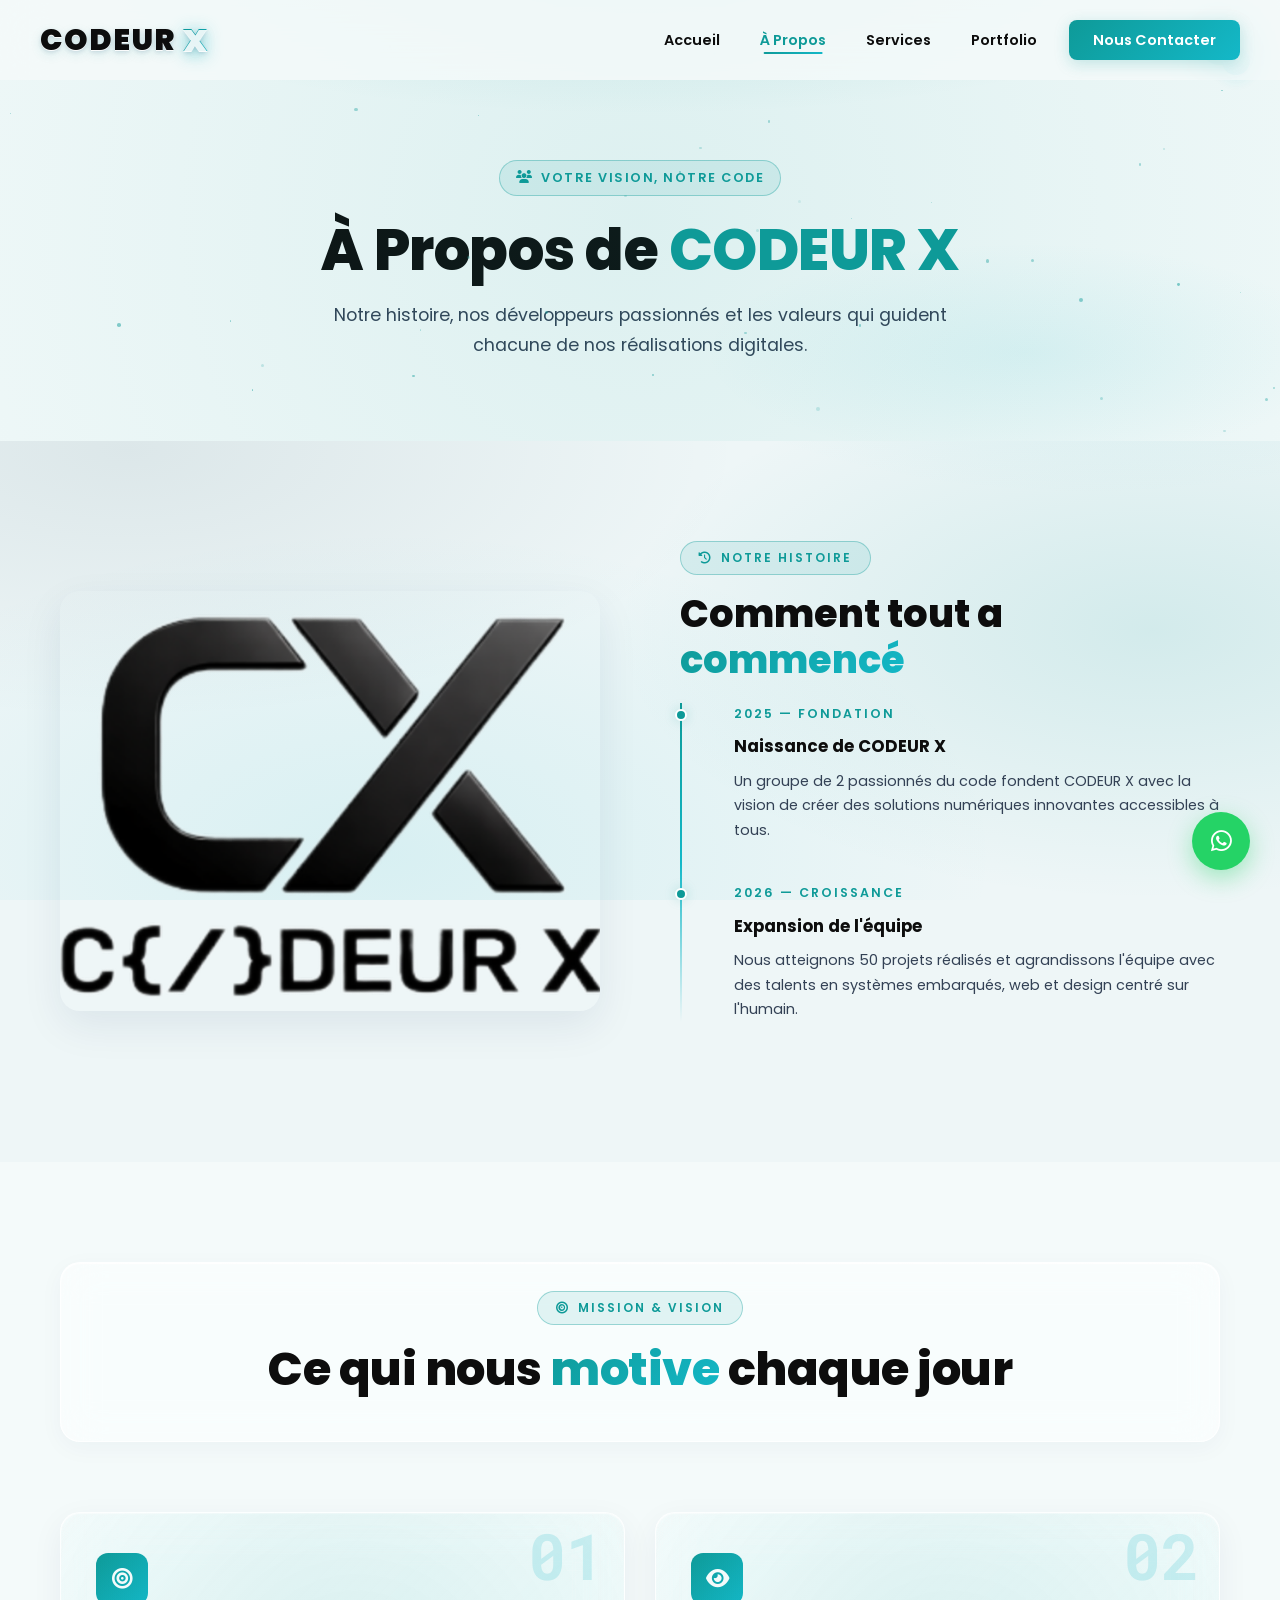
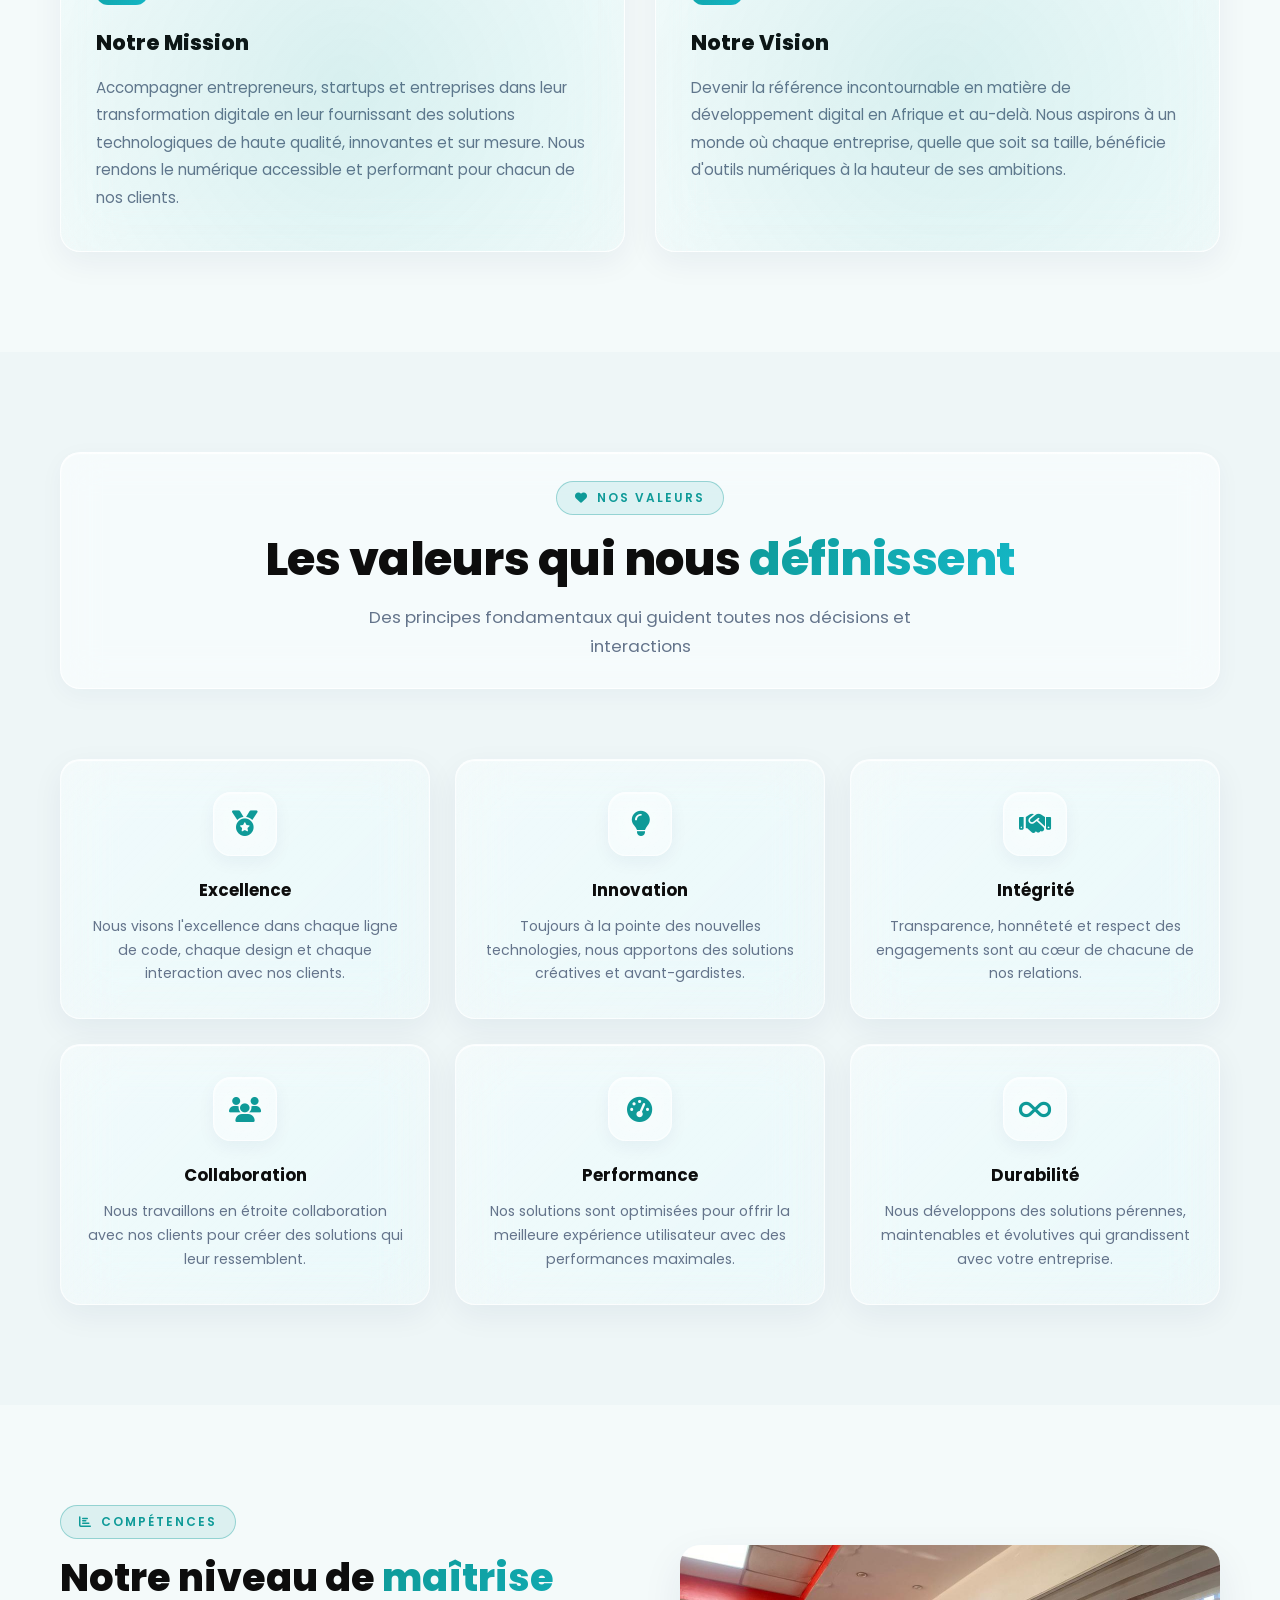
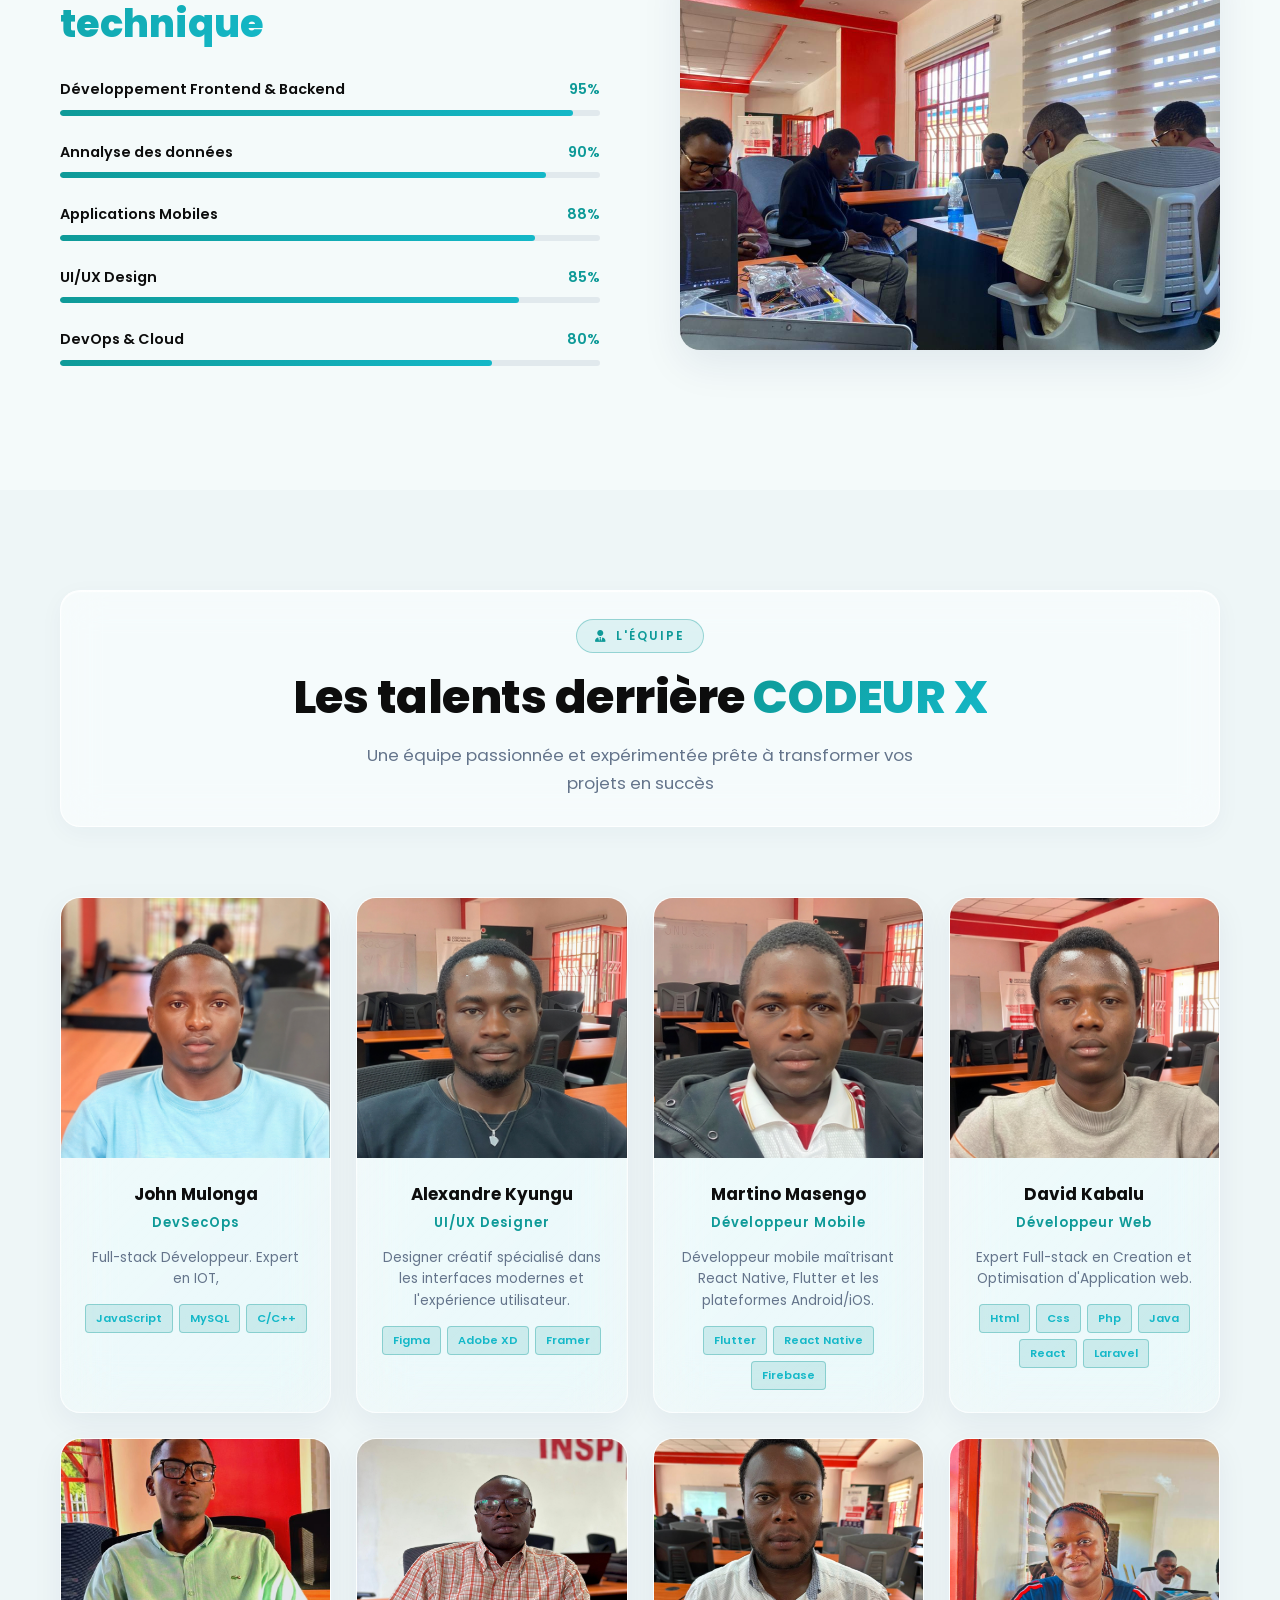
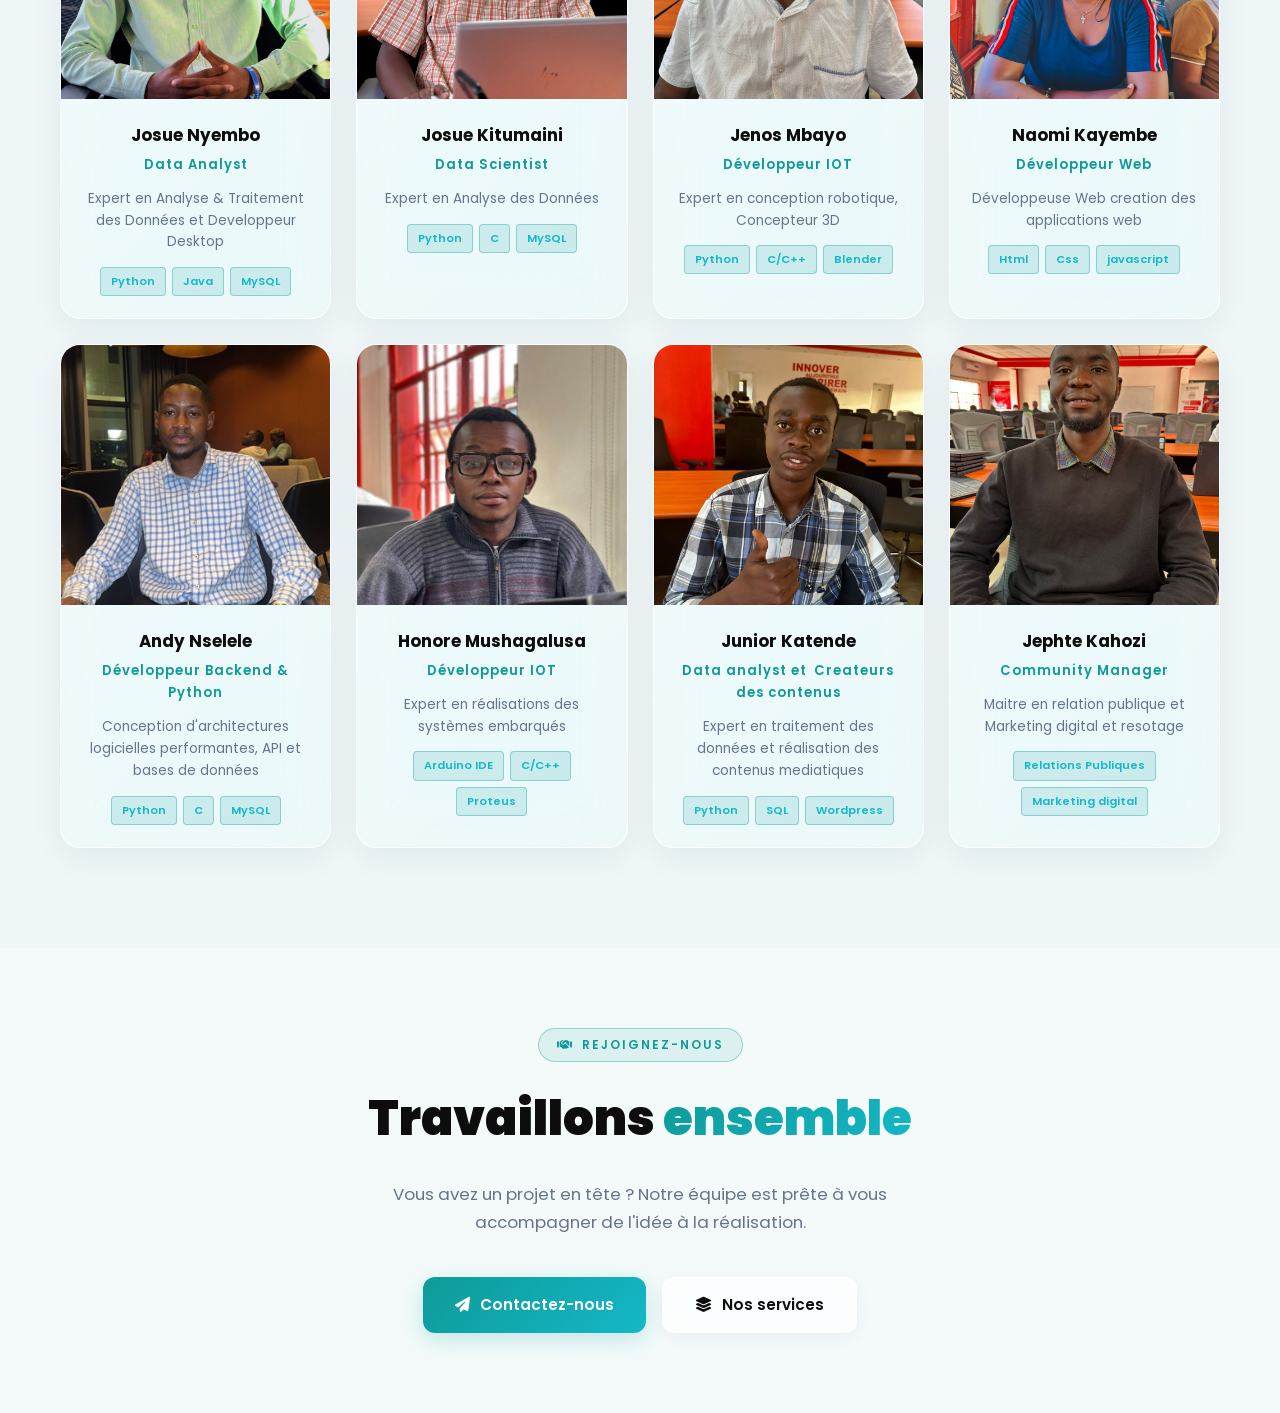
==== about.html @ 67aaebd9 "Initial commit: Site officiel CODEUR X (Design fluide, responsive, loader 3D, theme moderne)" ====
<!DOCTYPE html>
<html lang="fr">

<head>
  <meta charset="UTF-8" />
  <meta name="viewport" content="width=device-width, initial-scale=1.0" />
  <meta content="Codeur X" name="keywords">
  <meta name="description"
    content="Groupe de développeurs informatiques professionnels. Sites web, applications mobiles, UI/UX design et solutions digitales." />
  <title>À Propos — CODEUR X | Votre vision, notre code</title>

  <link href="img/WhatsApp Image 2026-03-25 at 14.32.51.jpeg" rel="icon">
  <link rel="preconnect" href="https://fonts.googleapis.com" />
  <link
    href="https://fonts.googleapis.com/css2?family=Poppins:wght@300;400;500;600;700;800;900&family=Roboto+Mono:wght@400;700&display=swap"
    rel="stylesheet" />
  <link rel="stylesheet" href="https://cdn.jsdelivr.net/npm/@fortawesome/fontawesome-free@6.5.0/css/all.min.css" />
  <link rel="stylesheet" href="css/style.css" />
  <style>
    /* ---- TEAM CARDS ---- */
    .team-card {
      background: var(--glass-bg);
      backdrop-filter: var(--glass-blur);
      -webkit-backdrop-filter: var(--glass-blur);
      border: 1px solid var(--glass-border);
      border-radius: var(--radius-lg);
      overflow: hidden;
      box-shadow: var(--glass-shadow);
      transition: var(--transition);
      text-align: center;
    }

    .team-card:hover {
      background: var(--glass-bg-hover);
      border-color: var(--glass-border-hover);
      transform: translateY(-10px);
      box-shadow: var(--glass-shadow-hover);
    }

    .team-img-wrap {
      position: relative;
      overflow: hidden;
      height: 260px;
    }

    .team-img {
      width: 100%;
      height: 100%;
      object-fit: cover;
      transition: var(--transition-slow);
    }

    .team-card:hover .team-img {
      transform: scale(1.08);
    }

    .team-overlay {
      position: absolute;
      inset: 0;
      background: linear-gradient(to bottom, transparent 40%, rgba(5, 8, 16, 0.9));
      display: flex;
      align-items: flex-end;
      justify-content: center;
      padding: 20px;
      opacity: 0;
      transition: var(--transition);
    }

    .team-card:hover .team-overlay {
      opacity: 1;
    }

    .team-socials {
      display: flex;
      gap: 10px;
      transform: translateY(10px);
      transition: var(--transition);
    }

    .team-card:hover .team-socials {
      transform: translateY(0);
    }

    .team-social {
      width: 38px;
      height: 38px;
      border-radius: 8px;
      background: rgba(255, 255, 255, 0.15);
      backdrop-filter: blur(10px);
      border: 1px solid rgba(255, 255, 255, 0.2);
      color: var(--white);
      display: flex;
      align-items: center;
      justify-content: center;
      font-size: 0.85rem;
      transition: var(--transition);
    }

    .team-social:hover {
      background: var(--accent);
      border-color: var(--accent);
    }

    .team-body {
      padding: 22px;
    }

    .team-body h3 {
      font-size: 1.05rem;
      font-weight: 700;
      margin-bottom: 4px;
    }

    .team-role {
      font-size: 0.82rem;
      color: var(--accent);
      font-weight: 600;
      text-transform: none;
      letter-spacing: 1px;
      margin-bottom: 12px;
    }

    .team-body p {
      font-size: 0.85rem;
      color: var(--gray);
      line-height: 1.6;
    }

    .team-skills {
      display: flex;
      flex-wrap: wrap;
      gap: 6px;
      justify-content: center;
      margin-top: 14px;
    }

    .team-skill {
      padding: 4px 10px;
      background: rgba(14, 154, 152, 0.15);
      border: 1px solid var(--border-accent);
      border-radius: 4px;
      font-size: 0.7rem;
      font-weight: 600;
      color: var(--cyan);
    }

    /* ---- VALUES ---- */
    .values-grid {
      display: grid;
      grid-template-columns: repeat(3, 1fr);
      gap: 25px;
    }

    .value-card {
      background: var(--glass-bg);
      backdrop-filter: var(--glass-blur);
      -webkit-backdrop-filter: var(--glass-blur);
      border: 1px solid var(--glass-border);
      border-radius: var(--radius-lg);
      padding: 32px 24px;
      text-align: center;
      transition: var(--transition);
      position: relative;
      overflow: hidden;
      box-shadow: var(--glass-shadow);
    }

    .value-card::before {
      content: '';
      position: absolute;
      top: 0;
      left: 0;
      right: 0;
      height: 3px;
      background: var(--gradient);
      transform: scaleX(0);
      transition: var(--transition);
    }

    .value-card:hover {
      background: var(--glass-bg-hover);
      border-color: var(--glass-border-hover);
      transform: translateY(-8px);
      box-shadow: var(--glass-shadow-hover);
    }

    .value-card:hover::before {
      transform: scaleX(1);
    }

    .value-icon {
      width: 64px;
      height: 64px;
      border-radius: 18px;
      background: rgba(255, 255, 255, 0.28);
      backdrop-filter: blur(14px);
      -webkit-backdrop-filter: blur(14px);
      border: 1px solid rgba(255, 255, 255, 0.65);
      box-shadow: 0 6px 18px rgba(11, 42, 91, 0.05), inset 0 1px 2px rgba(255, 255, 255, 0.85);
      display: flex;
      align-items: center;
      justify-content: center;
      font-size: 1.6rem;
      color: var(--teal);
      margin: 0 auto 20px;
      transition: var(--transition);
    }

    .value-card:hover .value-icon {
      background: var(--gradient);
      border-color: transparent;
      color: var(--white);
      transform: scale(1.12) rotate(4deg);
      box-shadow: 0 10px 28px rgba(14, 154, 152, 0.3);
    }

    .value-card h3 {
      font-size: 1.05rem;
      font-weight: 700;
      margin-bottom: 10px;
    }

    .value-card p {
      font-size: 0.88rem;
      color: var(--gray);
      line-height: 1.7;
    }

    /* ---- MISSION/VISION ---- */
    .mv-grid {
      display: grid;
      grid-template-columns: 1fr 1fr;
      gap: 30px;
    }

    .mv-card {
      background: var(--glass-bg);
      backdrop-filter: var(--glass-blur);
      -webkit-backdrop-filter: var(--glass-blur);
      border: 1px solid var(--glass-border);
      border-radius: var(--radius-lg);
      padding: 40px 35px;
      position: relative;
      overflow: hidden;
      box-shadow: var(--glass-shadow);
      transition: var(--transition);
    }

    .mv-card::after {
      content: '';
      position: absolute;
      top: -50%;
      right: -50%;
      width: 200%;
      height: 200%;
      background: radial-gradient(circle, rgba(14, 154, 152, 0.12), transparent 60%);
      pointer-events: none;
    }

    .mv-card:hover {
      background: var(--glass-bg-hover);
      border-color: var(--glass-border-hover);
      transform: translateY(-5px);
      box-shadow: var(--glass-shadow-hover);
    }

    .mv-num {
      font-family: var(--font-mono);
      font-size: 4rem;
      font-weight: 900;
      color: rgba(20, 184, 200, 0.18);
      position: absolute;
      top: 10px;
      right: 20px;
      line-height: 1;
      user-select: none;
    }

    .mv-icon {
      width: 52px;
      height: 52px;
      border-radius: 12px;
      background: var(--gradient);
      display: flex;
      align-items: center;
      justify-content: center;
      font-size: 1.3rem;
      color: var(--white);
      margin-bottom: 20px;
    }

    .mv-card h3 {
      font-size: 1.3rem;
      font-weight: 800;
      margin-bottom: 14px;
    }

    .mv-card p {
      color: var(--gray);
      font-size: 0.95rem;
      line-height: 1.8;
    }

    /* Responsive */
    @media (max-width: 900px) {
      .values-grid {
        grid-template-columns: repeat(2, 1fr);
      }

      .mv-grid {
        grid-template-columns: 1fr;
      }
    }

    @media (max-width: 600px) {
      .values-grid {
        grid-template-columns: 1fr;
      }

      .page-header h1 {
        font-size: 2.2rem;
      }

      .mv-card {
        padding: 30px 25px;
      }
    }
  </style>
</head>

<body>

  <!-- Page Loader -->
  <div class="page-loader" id="pageLoader">
    <div class="loader-3d-wrapper">
      <div class="loader-3d-aura"></div>
      <div class="loader-3d-logo">
        <img src="img/cx-4.png" alt="Logo CODEUR X" class="loader-3d-img" />
        <div class="loader-3d-shine"></div>
      </div>
      <div class="loader-3d-shadow"></div>
    </div>
    <div class="loader-bar">
      <div class="loader-progress"></div>
    </div>
  </div>

  <!-- Nav Overlay -->
  <div class="nav-overlay" id="navOverlay"></div>

  <!-- NAVBAR -->
  <nav class="navbar scrolled" id="navbar">
    <div class="nav-inner">
      <a href="index.html" class="nav-logo" aria-label="CODEUR X Accueil">
        <span class="logo-text">CODEUR <span class="logo-x">X</span></span>
      </a>
      <button class="hamburger" id="hamburger" aria-label="Menu">
        <span></span><span></span><span></span>
      </button>
      <ul class="nav-menu" id="navMenu">
        <li><a href="index.html" class="nav-link">Accueil</a></li>
        <li><a href="about.html" class="nav-link active">À Propos</a></li>
        <li><a href="services.html" class="nav-link">Services</a></li>
        <li><a href="portfolio.html" class="nav-link">Portfolio</a></li>
        <li><a href="contact.html" class="nav-cta">Nous Contacter</a></li>
      </ul>
    </div>
  </nav>

  <!-- PAGE HEADER -->
  <div class="page-header">
    <div class="particles-bg"></div>
    <!-- Cercles décoratifs de marque -->
    <div style="position:absolute;top:25px;right:40px;pointer-events:none;opacity:0.8;">
      <div
        style="width:40px;height:40px;border-radius:50%;background:var(--teal);box-shadow:0 4px 15px var(--accent-glow);">
      </div>
      <div
        style="width:28px;height:28px;border-radius:50%;background:var(--cyan);position:absolute;bottom:-10px;right:-10px;box-shadow:0 4px 15px var(--accent2-glow);">
      </div>
    </div>
    <div class="page-header-badge"><i class="fas fa-users"></i> Votre vision, notre code</div>
    <h1>À Propos de <span class="keyword-teal">CODEUR X</span></h1>
    <p>Notre histoire, nos développeurs passionnés et les valeurs qui guident chacune de nos réalisations digitales.</p>
  </div>

  <!-- STORY SECTION -->
  <section>
    <div class="container">
      <div class="grid-2" style="gap:80px;align-items:center">
        <div class="reveal-left">
          <div style="border-radius:var(--radius-lg);overflow:hidden;box-shadow:var(--shadow)">
            <img src="img/cx-4.png" alt="Notre Histoire" style="width:100%;height:420px;object-fit:cover"
              loading="lazy" />
          </div>
        </div>
        <div class="reveal-right">
          <div class="section-badge"><i class="fas fa-history"></i> Notre Histoire</div>
          <h2 style="font-size:clamp(1.6rem,3.5vw,2.4rem);font-weight:800;margin-bottom:20px;line-height:1.2">
            Comment tout a <span class="gradient-text">commencé</span>
          </h2>
          <div class="timeline" style="margin-top:10px">
            <div class="timeline-item">
              <div class="timeline-date">2025 — Fondation</div>
              <div class="timeline-content">
                <h4>Naissance de CODEUR X</h4>
                <p>Un groupe de 2 passionnés du code fondent CODEUR X avec la vision de créer des solutions numériques
                  innovantes accessibles à tous.</p>
              </div>
            </div>
            <div class="timeline-item">
              <div class="timeline-date">2026 — Croissance</div>
              <div class="timeline-content">
                <h4>Expansion de l'équipe</h4>
                <p>Nous atteignons 50 projets réalisés et agrandissons l'équipe avec des talents en systèmes embarqués,
                  web et design centré sur l'humain.</p>
              </div>
            </div>
          </div>
        </div>
      </div>
    </div>
  </section>

  <!-- MISSION / VISION -->
  <section style="background:var(--secondary)">
    <div class="container">
      <div class="section-header">
        <div class="section-badge"><i class="fas fa-bullseye"></i> Mission & Vision</div>
        <h2>Ce qui nous <span class="gradient-text">motive</span> chaque jour</h2>
      </div>
      <div class="mv-grid">
        <div class="mv-card reveal-left">
          <span class="mv-num">01</span>
          <div class="mv-icon"><i class="fas fa-bullseye"></i></div>
          <h3>Notre Mission</h3>
          <p>Accompagner entrepreneurs, startups et entreprises dans leur transformation digitale en leur fournissant
            des solutions technologiques de haute qualité, innovantes et sur mesure. Nous rendons le numérique
            accessible et performant pour chacun de nos clients.</p>
        </div>
        <div class="mv-card reveal-right">
          <span class="mv-num">02</span>
          <div class="mv-icon"><i class="fas fa-eye"></i></div>
          <h3>Notre Vision</h3>
          <p>Devenir la référence incontournable en matière de développement digital en Afrique et au-delà. Nous
            aspirons à un monde où chaque entreprise, quelle que soit sa taille, bénéficie d'outils numériques à la
            hauteur de ses ambitions.</p>
        </div>
      </div>
    </div>
  </section>

  <!-- VALUES -->
  <section>
    <div class="container">
      <div class="section-header">
        <div class="section-badge"><i class="fas fa-heart"></i> Nos Valeurs</div>
        <h2>Les valeurs qui nous <span class="gradient-text">définissent</span></h2>
        <p>Des principes fondamentaux qui guident toutes nos décisions et interactions</p>
      </div>
      <div class="values-grid">
        <div class="value-card reveal delay-1">
          <div class="value-icon"><i class="fas fa-medal"></i></div>
          <h3>Excellence</h3>
          <p>Nous visons l'excellence dans chaque ligne de code, chaque design et chaque interaction avec nos clients.
          </p>
        </div>
        <div class="value-card reveal delay-2">
          <div class="value-icon"><i class="fas fa-lightbulb"></i></div>
          <h3>Innovation</h3>
          <p>Toujours à la pointe des nouvelles technologies, nous apportons des solutions créatives et avant-gardistes.
          </p>
        </div>
        <div class="value-card reveal delay-3">
          <div class="value-icon"><i class="fas fa-handshake"></i></div>
          <h3>Intégrité</h3>
          <p>Transparence, honnêteté et respect des engagements sont au cœur de chacune de nos relations.</p>
        </div>
        <div class="value-card reveal delay-1">
          <div class="value-icon"><i class="fas fa-users"></i></div>
          <h3>Collaboration</h3>
          <p>Nous travaillons en étroite collaboration avec nos clients pour créer des solutions qui leur ressemblent.
          </p>
        </div>
        <div class="value-card reveal delay-2">
          <div class="value-icon"><i class="fas fa-tachometer-alt"></i></div>
          <h3>Performance</h3>
          <p>Nos solutions sont optimisées pour offrir la meilleure expérience utilisateur avec des performances
            maximales.</p>
        </div>
        <div class="value-card reveal delay-3">
          <div class="value-icon"><i class="fas fa-infinity"></i></div>
          <h3>Durabilité</h3>
          <p>Nous développons des solutions pérennes, maintenables et évolutives qui grandissent avec votre entreprise.
          </p>
        </div>
      </div>
    </div>
  </section>

  <!-- SKILLS -->
  <section style="background:var(--secondary)" class="skills-section">
    <div class="container">
      <div class="grid-2" style="gap:80px;align-items:center">
        <div class="reveal-left">
          <div class="section-badge"><i class="fas fa-chart-bar"></i> Compétences</div>
          <h2 style="font-size:clamp(1.6rem,3.5vw,2.4rem);font-weight:800;margin-bottom:30px;line-height:1.2">
            Notre niveau de <span class="gradient-text">maîtrise technique</span>
          </h2>
          <div class="skill-bar">
            <div class="skill-bar-header"><span>Développement Frontend & Backend</span><span class="percent">95%</span>
            </div>
            <div class="skill-bar-track">
              <div class="skill-bar-fill" data-width="95%"></div>
            </div>
          </div>
          <div class="skill-bar">
            <div class="skill-bar-header"><span>Annalyse des données</span><span class="percent">90%</span></div>
            <div class="skill-bar-track">
              <div class="skill-bar-fill" data-width="90%"></div>
            </div>
          </div>
          <div class="skill-bar">
            <div class="skill-bar-header"><span>Applications Mobiles</span><span class="percent">88%</span></div>
            <div class="skill-bar-track">
              <div class="skill-bar-fill" data-width="88%"></div>
            </div>
          </div>
          <div class="skill-bar">
            <div class="skill-bar-header"><span>UI/UX Design</span><span class="percent">85%</span></div>
            <div class="skill-bar-track">
              <div class="skill-bar-fill" data-width="85%"></div>
            </div>
          </div>
          <div class="skill-bar">
            <div class="skill-bar-header"><span>DevOps & Cloud</span><span class="percent">80%</span></div>
            <div class="skill-bar-track">
              <div class="skill-bar-fill" data-width="80%"></div>
            </div>
          </div>
        </div>
        <div class="reveal-right">
          <img src="img/e2.jpeg" alt="Notre équipe travaille"
            style="width:100%;border-radius:var(--radius-lg);box-shadow:var(--shadow)" loading="lazy" />
        </div>
      </div>
    </div>
  </section>

  <!-- TEAM -->
  <section>
    <div class="container">
      <div class="section-header">
        <div class="section-badge"><i class="fas fa-user-tie"></i> L'Équipe</div>
        <h2>Les talents derrière <span class="gradient-text">CODEUR X</span></h2>
        <p>Une équipe passionnée et expérimentée prête à transformer vos projets en succès</p>
      </div>
      <div class="grid-4">
        <div class="team-card reveal delay-1">
          <div class="team-img-wrap">
            <img class="team-img" src="img/Jml_LE_upscale_prime.jpg" alt="John Mulonga" loading="lazy" />
            <div class="team-overlay">
              <div class="team-socials">
                <a href="https://www.instagram.com/ir_johny_tec" class="team-social"><i
                    class="fab fa-instagram"></i></a>
                <a href="https://www.tiktok.com/@ir_johnmulonga?_r=1&_t=ZS-952Q7iyStGq" class="team-social"><i
                    class="fab fa-tiktok"></i></a>
                <a href="https://github.com/john-mulonga" class="team-social"><i class="fab fa-github"></i></a>
              </div>
            </div>
          </div>
          <div class="team-body">
            <h3>John Mulonga</h3>
            <div class="team-role">DevSecOps</div>
            <p>Full-stack Développeur. Expert en IOT, </p>
            <div class="team-skills">
              <span class="team-skill">JavaScript</span>
              <span class="team-skill">MySQL</span>
              <span class="team-skill">C/C++</span>
            </div>
          </div>
        </div>
        <div class="team-card reveal delay-2">
          <div class="team-img-wrap">
            <img class="team-img" src="img/Alex_LE_upscale_prime.jpg" alt="Alexandre Kyungu" loading="lazy" />
            <div class="team-overlay">
              <div class="team-socials">
                <a href="https://www.instagram.com/alex_androvitch2" class="team-social"><i
                    class="fab fa-instagram"></i></a>
              </div>
            </div>
          </div>
          <div class="team-body">
            <h3>Alexandre Kyungu</h3>
            <div class="team-role">UI/UX Designer</div>
            <p>Designer créatif spécialisé dans les interfaces modernes et l'expérience utilisateur.</p>
            <div class="team-skills">
              <span class="team-skill">Figma</span>
              <span class="team-skill">Adobe XD</span>
              <span class="team-skill">Framer</span>
            </div>
          </div>
        </div>
        <div class="team-card reveal delay-3">
          <div class="team-img-wrap">
            <img class="team-img" src="img/Tino_LE_upscale_prime.jpg" alt="Martino Masengo" loading="lazy" />
            <div class="team-overlay">
              <div class="team-socials">
                <a href="https://www.instagram.com/a_l_v_i_n_t_i_n_o" class="team-social"><i
                    class="fab fa-instagram"></i></a>
                <a href="https://github.com/martinomasengo-ai" class="team-social"><i class="fab fa-github"></i></a>
              </div>
            </div>
          </div>
          <div class="team-body">
            <h3>Martino Masengo</h3>
            <div class="team-role">Développeur Mobile</div>
            <p>Développeur mobile maîtrisant React Native, Flutter et les plateformes Android/iOS.</p>
            <div class="team-skills">
              <span class="team-skill">Flutter</span>
              <span class="team-skill">React Native</span>
              <span class="team-skill">Firebase</span>
            </div>
          </div>
        </div>
        <div class="team-card reveal delay-4">
          <div class="team-img-wrap">
            <img class="team-img" src="img/Davka_LE_upscale_prime.jpg" alt="David Kabalu" loading="lazy" />
            <div class="team-overlay">
              <div class="team-socials">
                <a href="https://www.instagram.com/davka2.0" class="team-social"><i class="fab fa-instagram"></i></a>
                <a href="https://github.com/davkakabalu905-collab" class="team-social"><i class="fab fa-github"></i></a>
                <a href="https://www.tiktok.com/@davkakabalu1?_r=1&_t=ZS-952QE7H2iyu" class="team-social"><i
                    class="fab fa-tiktok"></i></a>

              </div>
            </div>
          </div>
          <div class="team-body">
            <h3>David Kabalu</h3>
            <div class="team-role">Développeur Web</div>
            <p>Expert Full-stack en Creation et Optimisation d'Application web.</p>
            <div class="team-skills">
              <span class="team-skill">Html</span>
              <span class="team-skill">Css</span>
              <span class="team-skill">Php</span>
              <span class="team-skill">Java</span>
              <span class="team-skill">React</span>
              <span class="team-skill">Laravel</span>
            </div>
          </div>
        </div>
        <div class="team-card reveal delay-4">
          <div class="team-img-wrap">
            <img class="team-img" src="img/jt.jpeg" alt="Josue Nyembo" loading="lazy" />
            <div class="team-overlay">
              <div class="team-socials">
                <a href="https://www.instagram.com/joshua20josh?utm_source=qr&igsh=MXR0bzdlMjRzdTk5aQ=="
                  class="team-social"><i class="fab fa-instagram"></i></a>
                <a href="https://https://github.com/Joshuajsh007" class="team-social"><i class="fab fa-github"></i></a>
              </div>
            </div>
          </div>
          <div class="team-body">
            <h3>Josue Nyembo</h3>
            <div class="team-role">Data Analyst</div>
            <p>Expert en Analyse & Traitement des Données et Developpeur Desktop</p>
            <div class="team-skills">
              <span class="team-skill">Python</span>
              <span class="team-skill">Java</span>
              <span class="team-skill">MySQL</span>
            </div>
          </div>
        </div>
        <div class="team-card reveal delay-4">
          <div class="team-img-wrap">
            <img class="team-img" src="img/js.jpeg" alt="Josue kitumaini" loading="lazy" />
            <div class="team-overlay">
              <div class="team-socials">
                <a href="https://www.instagram.com/davka2.0" class="team-social"><i class="fab fa-instagram"></i></a>
                <a href="https://github.com/musombokelwa" class="team-social"><i class="fab fa-github"></i></a>
                <a href="https://www.linkedin.com/in/josu%C3%A9-kitumaini-836215221?utm_source=share&utm_campaign=share_via&utm_content=profile&utm_medium=ios_app"
                  class="team-social"><i class="fab fa-linkedin-in"></i></a>
                <a href="https://x.com/josue_mus2?s=21" class="team-social"><i class="fab fa-x-twitter"></i></a>
                <a href="https://www.facebook.com/profile.php?id=100076307891817" class="team-social"><i
                    class="fab fa-facebook"></i></a>
              </div>
            </div>
          </div>
          <div class="team-body">
            <h3>Josue Kitumaini</h3>
            <div class="team-role">Data Scientist</div>
            <p>Expert en Analyse des Données</p>
            <div class="team-skills">
              <span class="team-skill">Python</span>
              <span class="team-skill">C</span>
              <span class="team-skill">MySQL</span>
            </div>
          </div>
        </div>
        <div class="team-card reveal delay-4">
          <div class="team-img-wrap">
            <img class="team-img" src="img/jnos.jpeg" alt="Jenos Mby" loading="lazy" />
            <div class="team-overlay">
              <div class="team-socials">
                <a href="https://www.instagram.com/jenosmby" class="team-social"><i class="fab fa-instagram"></i></a>
                <a href="https://github.com/jenos98" class="team-social"><i class="fab fa-github"></i></a>
              </div>
            </div>
          </div>
          <div class="team-body">
            <h3>Jenos Mbayo</h3>
            <div class="team-role">Développeur IOT</div>
            <p>Expert en conception robotique, Concepteur 3D </p>
            <div class="team-skills">
              <span class="team-skill">Python</span>
              <span class="team-skill">C/C++</span>
              <span class="team-skill">Blender</span>
            </div>
          </div>
        </div>
        <div class="team-card reveal delay-4">
          <div class="team-img-wrap">
            <img class="team-img" src="img/nahomie.jpeg" alt="Naomi Kayembe" loading="lazy" />
            <div class="team-overlay">
              <div class="team-socials">
                <a href="https://www.instagram.com/yoshida3.istagram?utm_source=qr&igsh=NW5nbGt1dHhtdmd4"
                  class="team-social"><i class="fab fa-instagram"></i></a>
                <a href="https://www.tiktok.com/@naomiekay727?_r=1&_t=ZS-952XxTkXwe1" class="team-social"><i
                    class="fab fa-tiktok"></i></a>
              </div>
            </div>
          </div>
          <div class="team-body">
            <h3>Naomi Kayembe</h3>
            <div class="team-role">Développeur Web</div>
            <p>Développeuse Web creation des applications web</p>
            <div class="team-skills">
              <span class="team-skill">Html</span>
              <span class="team-skill">Css</span>
              <span class="team-skill">javascript</span>
            </div>
          </div>
        </div>
        <div class="team-card reveal delay-4">
          <div class="team-img-wrap">
            <img class="team-img" src="img/andy.jpeg" alt="Andy Nselele" loading="lazy" />
            <div class="team-overlay">
              <div class="team-socials">
                <a href="" class="team-social"><i class="fab fa-instagram"></i></a>
                <a href="" class="team-social"><i class="fab fa-github"></i></a>
              </div>
            </div>
          </div>
          <div class="team-body">
            <h3>Andy Nselele</h3>
            <div class="team-role">Développeur Backend & Python</div>
            <p>Conception d'architectures logicielles performantes, API et bases de données</p>
            <div class="team-skills">
              <span class="team-skill">Python</span>
              <span class="team-skill">C</span>
              <span class="team-skill">MySQL</span>
            </div>
          </div>
        </div>
        <div class="team-card reveal delay-4">
          <div class="team-img-wrap">
            <img class="team-img" src="img/h.jpeg" alt="Honore Mushagalusa" loading="lazy" />
            <div class="team-overlay">
              <div class="team-socials">
                <a href="https://www.instagram.com/honorescott1?igsh=eG56ajdtbHNjaG1i" class="team-social"><i
                    class="fab fa-instagram"></i></a>
                <a href="https://www.tiktok.com/@honorescott4?_r=1&_t=ZS-95noh54dr0O" class="team-social"><i
                    class="fab fa-tiktok"></i></a>
                <a href="https://www.facebook.com/honore.romeon" class="team-social"><i
                    class="fab fa-facebook-f"></i></a>

              </div>
            </div>
          </div>
          <div class="team-body">
            <h3>Honore Mushagalusa</h3>
            <div class="team-role">Développeur IOT</div>
            <p>Expert en réalisations des systèmes embarqués</p>
            <div class="team-skills">
              <span class="team-skill">Arduino IDE</span>
              <span class="team-skill">C/C++</span>
              <span class="team-skill">Proteus</span>
            </div>
          </div>
        </div>

        <div class="team-card reveal delay-4">
          <div class="team-img-wrap">
            <img class="team-img" src="img/junior .jpeg" alt="Honore Mushagalusa" loading="lazy" />
            <div class="team-overlay">
              <div class="team-socials">
                <a href="https://www.instagram.com/junior_katende_officiel?igsh=cTA5M2I3eXpsM2Fk" class="team-social"><i
                    class="fab fa-instagram"></i></a>
                <a href="https://www.facebook.com/juniorjkbjr" class="team-social"><i class="fab fa-facebook-f"></i></a>
                <a href="https://www.threads.com/@junior_katende_officiel" class="team-social"><i
                    class="fab fa-threads"></i></a>
                <a href="https://www.tiktok.com/@junior.katendejun?_r=1&_t=ZS-95nowacVFIH" class="team-social"><i
                    class="fab fa-tiktok"></i></a>
                <a href="https://github.com/katendejunior976-bot" class="team-social"><i class="fab fa-github"></i></a>

              </div>
            </div>
          </div>
          <div class="team-body">
            <h3>Junior Katende</h3>
            <div class="team-role">Data analyst et  Createurs des contenus</div>
            <p>Expert en traitement des données et réalisation des contenus mediatiques</p>
            <div class="team-skills">
              <span class="team-skill">Python</span>
              <span class="team-skill">SQL</span>
              <span class="team-skill">Wordpress</span>
            </div>
          </div>
        </div>
        <div class="team-card reveal delay-4">
          <div class="team-img-wrap">
            <img class="team-img" src="img/jeph.jpeg" alt="Jephte Kahozi" loading="lazy" />
            <div class="team-overlay">
              <div class="team-socials">
                <a href="https://www.instagram.com/mr_jeph_kahozi_" class="team-social"><i
                    class="fab fa-instagram"></i></a>
              </div>
            </div>
          </div>
          <div class="team-body">
            <h3>Jephte Kahozi</h3>
            <div class="team-role">Community Manager</div>
            <p>Maitre en relation publique et Marketing digital et resotage</p>
            <div class="team-skills">
              <span class="team-skill">Relations Publiques</span>
              <span class="team-skill">Marketing digital</span>
            </div>
          </div>
        </div>
      </div>
    </div>
  </section>

  <!-- CTA -->
  <section style="background:var(--secondary);padding:80px 0">
    <div class="container" style="text-align:center">
      <div class="reveal">
        <div class="section-badge" style="justify-content:center"><i class="fas fa-handshake"></i> Rejoignez-nous</div>
        <h2 style="font-size:clamp(1.8rem,4vw,3rem);font-weight:900;margin-bottom:20px">
          Travaillons <span class="gradient-text">ensemble</span>
        </h2>
        <p
          style="color:var(--gray);font-size:1.05rem;margin-bottom:40px;max-width:600px;margin-left:auto;margin-right:auto">
          Vous avez un projet en tête ? Notre équipe est prête à vous accompagner de l'idée à la réalisation.
        </p>
        <div style="display:flex;flex-wrap:wrap;gap:16px;justify-content:center">
          <a href="contact.html" class="btn btn-primary"><i class="fas fa-paper-plane"></i> Contactez-nous</a>
          <a href="services.html" class="btn btn-secondary"><i class="fas fa-layer-group"></i> Nos services</a>
        </div>
      </div>
    </div>
  </section>


  <!-- WhatsApp Float -->
  <a href="https://wa.me/243970037759" class="whatsapp-float" target="_blank" rel="noopener" aria-label="WhatsApp">
    <i class="fab fa-whatsapp"></i>
    <span class="tooltip">Contactez-nous sur WhatsApp</span>
  </a>

  <!-- Scroll to top -->
  <button class="scroll-top" id="scrollTop" aria-label="Retour en haut">
    <i class="fas fa-chevron-up"></i>
  </button>

  <!-- Toast -->
  <div class="toast" id="toast">
    <div class="toast-content">
      <div class="toast-icon"><i class="fas fa-check"></i></div>
      <div class="toast-text">
        <h5>Succès</h5>
        <p>Message envoyé avec succès</p>
      </div>
    </div>
  </div>

  <script src="js/script.js"></script>
</body>

</html>
---- css/style.css ----
/* ===================================
   CODEUR X - Main Stylesheet
   Style: Tech Professional / Futuristic
   =================================== */

/* ---- Google Fonts Import ---- */
@import url('https://fonts.googleapis.com/css2?family=Poppins:wght@300;400;500;600;700;800;900&family=Inter:wght@300;400;500;600;700&family=Roboto+Mono:wght@400;500;700&display=swap');

/* ---- CSS Variables ---- */
/* ---- CSS Variables - Charte Graphique Officielle CODEUR X ---- */
:root {
  /* Palette officielle de la charte */
  --navy: #0d0d0d;
  /* Bleu nuit - couleur corporate primaire */
  --teal: #0E9A98;
  /* Vert canard - signature de marque & mots-clés */
  --cyan: #14B8C8;
  /* Turquoise / Lagon - accent dynamique & tech */
  --petrol: #0A3848;
  /* Bleu pétrole foncé - profondeur & contrastes */

  /* Fond officiel blanc glacé (#F4FAFA - RVB 244, 250, 250) */
  --ice-white: #F4FAFA;
  /* Blanc glacé */
  --primary: #F4FAFA;
  /* Fond principal uniforme et continu */
  --secondary: #F4FAFA;
  /* Même fond que primary — AUCUNE ligne ni coupure entre sections */
  --dark-base: #F4FAFA;
  --dark-base-deep: #F4FAFA;

  /* Effet Verre Glacé Futuriste Style iPhone (iOS Frosted Glass) */
  --glass-bg: linear-gradient(135deg, rgba(255, 255, 255, 0.42) 0%, rgba(255, 255, 255, 0.14) 100%);
  --glass-bg-hover: linear-gradient(135deg, rgba(255, 255, 255, 0.55) 0%, rgba(255, 255, 255, 0.25) 100%);
  --glass-border: rgba(255, 255, 255, 0.68);
  --glass-border-hover: rgba(20, 184, 200, 0.5);
  --glass-blur: blur(28px) saturate(210%);
  --glass-shadow: 0 10px 32px rgba(11, 42, 91, 0.06), inset 0 1px 1px rgba(255, 255, 255, 0.95);
  --glass-shadow-hover: 0 18px 45px rgba(14, 154, 152, 0.14), inset 0 1px 2px rgba(255, 255, 255, 1);

  --card-bg: var(--glass-bg);
  --dark-card: var(--glass-bg);
  --dark-card2: linear-gradient(135deg, rgba(255, 255, 255, 0.35) 0%, rgba(255, 255, 255, 0.12) 100%);
  --dark-card-hover: var(--glass-bg-hover);

  /* Mappings sémantiques */
  --accent: var(--teal);
  /* Vert canard (accent primaire) */
  --accent-light: var(--cyan);
  /* Turquoise (accent secondaire) */
  --accent-glow: rgba(14, 154, 152, 0.22);
  --accent2: var(--cyan);
  /* Turquoise */
  --accent2-glow: rgba(20, 184, 200, 0.18);
  --navy-glow: rgba(11, 42, 91, 0.15);

  /* Typographie & textes haute lisibilité sur fond clair */
  --text-dark: #0B2A5B;
  /* Bleu nuit pour titres et éléments mis en avant */
  --text-body: #334155;
  /* Ardoise soutenu pour texte lisible */
  --text-muted: #64748B;
  /* Gris intermédiaire pour sous-titres */
  --white: #ffffff;
  --light: #F4FAFA;
  /* Blanc glacé officiel */
  --gray: #64748B;
  /* Gris lisible sur fond clair */
  --gray-light: #475569;
  /* Gris foncé pour sous-textes */

  /* Bordures subtiles harmonisées */
  --border: rgba(11, 42, 91, 0.08);
  --border-subtle: rgba(11, 42, 91, 0.05);
  --border-accent: rgba(14, 154, 152, 0.35);
  --border-cyan: rgba(20, 184, 200, 0.28);

  /* Dégradés officiels de marque */
  --gradient: linear-gradient(135deg, #0E9A98 0%, #14B8C8 100%);
  /* Vert canard -> Turquoise */
  --gradient-brand: linear-gradient(135deg, #0B2A5B 0%, #0A3848 35%, #0E9A98 75%, #14B8C8 100%);
  --gradient-teal: linear-gradient(135deg, #0A3848 0%, #0E9A98 100%);
  --gradient-dark: linear-gradient(135deg, #F4FAFA 0%, #E8F4F5 100%);
  --gradient-hero: radial-gradient(ellipse 80% 60% at 50% -10%, rgba(14, 154, 152, 0.12) 0%, transparent 60%), radial-gradient(ellipse 50% 50% at 80% 80%, rgba(20, 184, 200, 0.08) 0%, transparent 50%);

  /* Ombres douces pour fond clair */
  --shadow: 0 15px 40px rgba(11, 42, 91, 0.08);
  --shadow-accent: 0 12px 35px rgba(14, 154, 152, 0.16);
  --shadow-cyan: 0 12px 35px rgba(20, 184, 200, 0.14);
  --shadow-card: 0 8px 24px rgba(11, 42, 91, 0.06);

  /* Transitions */
  --transition: all 0.3s cubic-bezier(0.4, 0, 0.2, 1);
  --transition-slow: all 0.6s cubic-bezier(0.4, 0, 0.2, 1);

  /* Typographie de la charte */
  --font-main: 'Poppins', sans-serif;
  --font-mono: 'Roboto Mono', monospace;

  /* Rayons de bordure */
  --radius-sm: 8px;
  --radius: 12px;
  --radius-lg: 20px;
  --radius-full: 9999px;
  --nav-height: 80px;
}

/* ---- Reset & Base ---- */
*,
*::before,
*::after {
  margin: 0;
  padding: 0;
  box-sizing: border-box;
}

html {
  scroll-behavior: smooth;
  font-size: 16px;
}

body {
  font-family: var(--font-main);
  background-color: #EEF6F7;
  background-image:
    radial-gradient(ellipse 80% 50% at 15% 10%, rgba(14, 154, 152, 0.12) 0%, transparent 60%),
    radial-gradient(ellipse 70% 50% at 85% 25%, rgba(20, 184, 200, 0.14) 0%, transparent 60%),
    radial-gradient(ellipse 80% 50% at 10% 50%, rgba(10, 56, 72, 0.08) 0%, transparent 60%),
    radial-gradient(ellipse 70% 50% at 90% 70%, rgba(14, 154, 152, 0.12) 0%, transparent 60%),
    radial-gradient(ellipse 80% 60% at 30% 95%, rgba(20, 184, 200, 0.10) 0%, transparent 60%);
  background-attachment: fixed;
  color: var(--text-body);
  line-height: 1.7;
  overflow-x: hidden;
  width: 100%;
  -webkit-font-smoothing: antialiased;
}

a {
  text-decoration: none;
  color: inherit;
  transition: var(--transition);
}

ul {
  list-style: none;
}

img {
  max-width: 100%;
  height: auto;
  display: block;
}

.container {
  width: 100%;
  max-width: 1200px;
  margin: 0 auto;
  padding: 0 20px;
}

/* ===================================
   SCROLLBAR
   =================================== */
::-webkit-scrollbar {
  width: 6px;
}

::-webkit-scrollbar-track {
  background: var(--secondary);
}

::-webkit-scrollbar-thumb {
  background: var(--accent);
  border-radius: 3px;
}

/* ===================================
   SELECTION
   =================================== */
::selection {
  background: var(--accent);
  color: var(--white);
}

/* ===================================
   NAVIGATION
   =================================== */
.navbar {
  position: fixed;
  top: 0;
  left: 0;
  right: 0;
  height: var(--nav-height);
  z-index: 1000;
  transition: var(--transition);
  padding: 0 20px;
  background: rgba(244, 250, 250, 0.88);
  backdrop-filter: blur(20px);
}

.navbar.scrolled {
  background: rgba(244, 250, 250, 0.97);
  backdrop-filter: blur(20px);
  box-shadow: 0 4px 25px rgba(11, 42, 91, 0.08);
}

.nav-inner {
  max-width: 1200px;
  margin: 0 auto;
  height: 100%;
  display: flex;
  align-items: center;
  justify-content: space-between;
}

/* Logo */
.nav-logo {
  display: flex;
  align-items: center;
  gap: 10px;
  text-decoration: none;
  transition: var(--transition);
}

.nav-logo:hover {
  transform: translateY(-1px) scale(1.02);
}

.nav-logo .logo-text,
.nav-logo .logo-brand,
.nav-logo > span {
  font-family: var(--font-main), 'Poppins', sans-serif;
  font-size: clamp(1.45rem, 3.2vw, 1.85rem);
  font-weight: 900; /* Gras volumineux */
  letter-spacing: 2px;
  text-transform: uppercase;
  color: var(--navy);
  line-height: 1;
  display: inline-flex;
  align-items: center;
  gap: 6px;
  /* Effet volumineux / relief 3D puissant */
  text-shadow:
    0 1px 0 rgba(255, 255, 255, 0.9),
    0 2px 4px rgba(11, 42, 91, 0.16),
    0 4px 12px rgba(14, 154, 152, 0.14);
}

.nav-logo img {
  height: 44px;
  width: auto;
  object-fit: contain;
  transition: var(--transition);
  filter: drop-shadow(0 2px 8px rgba(14, 154, 152, 0.2));
}

.nav-logo:hover img {
  transform: rotate(4deg) scale(1.08);
}

.logo-brace {
  color: var(--teal);
  font-weight: 800;
}

.logo-x {
  color: var(--cyan);
  font-weight: 900;
  background: var(--gradient);
  -webkit-background-clip: text;
  -webkit-text-fill-color: transparent;
  background-clip: text;
  filter: drop-shadow(0 2px 8px rgba(20, 184, 200, 0.45));
  display: inline-block;
  transform: scale(1.08);
  margin-left: 2px;
}

/* Nav Menu */
.nav-menu {
  display: flex;
  align-items: center;
  gap: 8px;
}

.nav-link {
  padding: 8px 16px;
  border-radius: 8px;
  font-size: 0.9rem;
  font-weight: 600;
  color: var(--navy);
  transition: var(--transition);
  position: relative;
}

.nav-link::after {
  content: '';
  position: absolute;
  bottom: 4px;
  left: 50%;
  transform: translateX(-50%);
  width: 0;
  height: 2px;
  background: var(--gradient);
  border-radius: 2px;
  transition: var(--transition);
}

.nav-link:hover,
.nav-link.active {
  color: var(--teal);
}

.nav-link:hover::after,
.nav-link.active::after {
  width: 60%;
}

.nav-cta {
  padding: 10px 24px;
  background: var(--gradient);
  border-radius: 8px;
  font-size: 0.9rem;
  font-weight: 600;
  color: var(--white);
  margin-left: 8px;
  box-shadow: 0 4px 15px var(--accent-glow);
  transition: var(--transition);
}

.nav-cta:hover {
  transform: translateY(-2px);
  box-shadow: 0 8px 25px var(--accent-glow);
}

.nav-cta::after {
  display: none !important;
}

/* Hamburger */
.hamburger {
  display: none;
  flex-direction: column;
  gap: 5px;
  cursor: pointer;
  padding: 8px;
  border-radius: 8px;
  transition: var(--transition);
  background: transparent;
  border: none;
  z-index: 1100;
}

.hamburger span {
  display: block;
  width: 25px;
  height: 2px;
  background: var(--navy);
  border-radius: 2px;
  transition: var(--transition);
}

.hamburger.active span:nth-child(1) {
  transform: translateY(7px) rotate(45deg);
}

.hamburger.active span:nth-child(2) {
  opacity: 0;
  transform: scaleX(0);
}

.hamburger.active span:nth-child(3) {
  transform: translateY(-7px) rotate(-45deg);
}

/* Mobile Nav */
.nav-overlay {
  display: none;
  position: fixed;
  top: 0;
  left: 0;
  right: 0;
  bottom: 0;
  background: rgba(11, 42, 91, 0.4);
  z-index: 999;
  backdrop-filter: blur(4px);
}

/* ===================================
   PAGE HEADER (Inner Pages)
   =================================== */
.page-header {
  padding: 160px 20px 80px;
  text-align: center;
  position: relative;
  overflow: hidden;
  background:
    radial-gradient(ellipse 80% 60% at 50% -10%, rgba(14, 154, 152, 0.14) 0%, transparent 60%),
    radial-gradient(ellipse 50% 50% at 80% 80%, rgba(20, 184, 200, 0.09) 0%, transparent 50%),
    var(--primary);
}

.page-header::before {
  content: '';
  position: absolute;
  top: -50%;
  left: -50%;
  width: 200%;
  height: 200%;
  background: radial-gradient(circle at center, rgba(14, 154, 152, 0.1) 0%, transparent 70%);
  animation: pulseGlow 4s ease-in-out infinite;
}

.page-header-badge {
  display: inline-flex;
  align-items: center;
  gap: 8px;
  padding: 6px 16px;
  background: rgba(14, 154, 152, 0.1);
  border: 1px solid var(--border-accent);
  border-radius: 50px;
  font-size: 0.8rem;
  font-weight: 600;
  color: var(--teal);
  letter-spacing: 1.5px;
  text-transform: uppercase;
  margin-bottom: 20px;
}

.page-header h1 {
  font-family: var(--font-main);
  font-size: clamp(2.2rem, 5vw, 3.6rem);
  font-weight: 800;
  /* Poppins ExtraBold */
  color: var(--navy);
  line-height: 1.2;
  margin-bottom: 16px;
  letter-spacing: -0.5px;
}

.page-header p {
  font-size: 1.1rem;
  color: var(--text-body);
  max-width: 620px;
  margin: 0 auto;
}

/* ===================================
   SECTIONS & TYPOGRAPHY CHARTE
   =================================== */
section {
  padding: 100px 0;
}

/* Charte graphique: Titre en Poppins ExtraBold avec mot clé en vert canard */
h1,
h2,
h3,
h4,
h5,
h6 {
  font-family: var(--font-main);
  font-weight: 800;
  color: var(--navy);
}

.keyword-teal,
.text-teal,
.highlight-teal {
  color: var(--teal) !important;
}

.keyword-cyan,
.text-cyan {
  color: var(--cyan) !important;
}

.brand-slogan {
  font-size: 0.95rem;
  font-weight: 600;
  color: var(--teal);
  letter-spacing: 1.5px;
  text-transform: uppercase;
}

.section-badge {
  display: inline-flex;
  align-items: center;
  gap: 8px;
  padding: 6px 18px;
  background: rgba(14, 154, 152, 0.1);
  border: 1px solid var(--border-accent);
  border-radius: 50px;
  font-size: 0.75rem;
  font-weight: 600;
  color: var(--teal);
  letter-spacing: 2px;
  text-transform: uppercase;
  margin-bottom: 16px;
}

.section-header {
  text-align: center;
  margin-bottom: 70px;
  padding: 28px 32px;
  background: rgba(255, 255, 255, 0.55);
  backdrop-filter: blur(20px) saturate(180%);
  -webkit-backdrop-filter: blur(20px) saturate(180%);
  border: 1px solid rgba(255, 255, 255, 0.8);
  border-radius: 20px;
  box-shadow: 0 6px 24px rgba(11, 42, 91, 0.04), inset 0 1px 1px rgba(255, 255, 255, 0.95);
  position: relative;
  overflow: hidden;
}

.section-header::before {
  content: '';
  position: absolute;
  top: 0;
  left: 0;
  right: 0;
  height: 1px;
  background: linear-gradient(90deg, transparent, rgba(255, 255, 255, 0.95), transparent);
}

.section-header h2 {
  font-family: var(--font-main);
  font-size: clamp(1.9rem, 4.2vw, 2.9rem);
  font-weight: 800;
  /* Poppins ExtraBold */
  color: var(--navy);
  line-height: 1.2;
  margin-bottom: 16px;
  letter-spacing: -0.5px;
}

.section-header p {
  font-size: 1.05rem;
  color: var(--text-muted);
  max-width: 600px;
  margin: 0 auto;
}

.gradient-text {
  background: var(--gradient);
  -webkit-background-clip: text;
  -webkit-text-fill-color: transparent;
  background-clip: text;
  display: inline;
}

/* ===================================
   BUTTONS
   =================================== */
.btn {
  display: inline-flex;
  align-items: center;
  gap: 10px;
  padding: 14px 32px;
  border-radius: var(--radius);
  font-family: var(--font-main);
  font-size: 0.95rem;
  font-weight: 600;
  cursor: pointer;
  border: none;
  transition: var(--transition);
  position: relative;
  overflow: hidden;
}

.btn::before {
  content: '';
  position: absolute;
  top: 50%;
  left: 50%;
  width: 0;
  height: 0;
  background: rgba(255, 255, 255, 0.18);
  border-radius: 50%;
  transform: translate(-50%, -50%);
  transition: width 0.6s ease, height 0.6s ease;
}

.btn:hover::before {
  width: 300px;
  height: 300px;
}

.btn-primary {
  background: var(--gradient);
  color: var(--white);
  box-shadow: 0 6px 22px var(--accent-glow);
}

.btn-primary:hover {
  transform: translateY(-3px);
  box-shadow: 0 12px 35px var(--accent-glow), 0 0 25px var(--accent2-glow);
}

.btn-secondary {
  background: rgba(255, 255, 255, 0.72);
  backdrop-filter: blur(20px) saturate(180%);
  -webkit-backdrop-filter: blur(20px) saturate(180%);
  color: var(--navy);
  border: 1px solid rgba(255, 255, 255, 0.88);
  box-shadow: 0 4px 15px rgba(11, 42, 91, 0.05), inset 0 1px 1px rgba(255,255,255,0.95);
}

.btn-secondary:hover {
  border-color: rgba(20, 184, 200, 0.45);
  background: rgba(255, 255, 255, 0.92);
  transform: translateY(-3px);
  box-shadow: 0 8px 25px var(--accent-glow);
}

.btn-outline {
  background: transparent;
  color: var(--teal);
  border: 1.5px solid var(--teal);
}

.btn-outline:hover {
  background: var(--gradient);
  color: var(--white);
  border-color: transparent;
  transform: translateY(-3px);
  box-shadow: 0 8px 25px var(--accent-glow);
}

.btn-navy {
  background: var(--navy);
  color: var(--white);
  border: 1.5px solid var(--navy);
}

.btn-navy:hover {
  background: var(--petrol);
  border-color: var(--petrol);
  transform: translateY(-3px);
  box-shadow: 0 8px 25px var(--navy-glow);
}

.btn-whatsapp {
  background: #25D366;
  color: var(--white);
  box-shadow: 0 6px 20px rgba(37, 211, 102, 0.3);
}

.btn-whatsapp:hover {
  transform: translateY(-3px);
  box-shadow: 0 12px 35px rgba(37, 211, 102, 0.4);
}

/* ===================================
   ÉLÉMENTS GRAPHIQUES DE LA CHARTE
   =================================== */
/* Cercles de marque superposés (vert canard & turquoise) */
.brand-dots {
  position: relative;
  display: inline-flex;
  align-items: center;
  width: 54px;
  height: 38px;
}

.brand-dot-teal {
  position: absolute;
  width: 32px;
  height: 32px;
  background: var(--teal);
  border-radius: 50%;
  left: 0;
  top: 3px;
  box-shadow: 0 4px 15px var(--accent-glow);
}

.brand-dot-cyan {
  position: absolute;
  width: 24px;
  height: 24px;
  background: var(--cyan);
  border-radius: 50%;
  right: 0;
  bottom: 0;
  box-shadow: 0 4px 15px var(--accent2-glow);
}

/* ===================================
   CARDS
   =================================== */
.card {
  background: var(--glass-bg);
  backdrop-filter: var(--glass-blur);
  -webkit-backdrop-filter: var(--glass-blur);
  border: 1px solid var(--glass-border);
  border-radius: var(--radius-lg);
  overflow: hidden;
  box-shadow: var(--glass-shadow);
  transition: var(--transition);
}

.card:hover {
  background: var(--glass-bg-hover);
  border-color: var(--glass-border-hover);
  transform: translateY(-8px);
  box-shadow: var(--glass-shadow-hover);
}

/* ===================================
   GRID LAYOUTS
   =================================== */
.grid-2 {
  display: grid;
  grid-template-columns: repeat(2, 1fr);
  gap: 30px;
}

.grid-3 {
  display: grid;
  grid-template-columns: repeat(3, 1fr);
  gap: 30px;
}

.grid-4 {
  display: grid;
  grid-template-columns: repeat(4, 1fr);
  gap: 25px;
}

/* ===================================
   FOOTER
   =================================== */
footer {
  background: var(--primary);
  padding: 80px 0 30px;
}

.footer-grid {
  display: grid;
  grid-template-columns: 2fr 1fr 1fr 1fr;
  gap: 50px;
  margin-bottom: 60px;
}

.footer-brand .nav-logo {
  font-size: 1.3rem;
  color: var(--navy);
  margin-bottom: 20px;
}

.footer-brand p {
  color: var(--text-body);
  font-size: 0.95rem;
  line-height: 1.8;
  margin-bottom: 24px;
  max-width: 280px;
}

.footer-socials {
  display: flex;
  gap: 12px;
}

.social-btn {
  width: 42px;
  height: 42px;
  border-radius: 12px;
  border: 1px solid var(--glass-border);
  display: flex;
  align-items: center;
  justify-content: center;
  color: var(--navy);
  font-size: 1rem;
  transition: var(--transition);
  background: var(--glass-bg);
  backdrop-filter: var(--glass-blur);
  -webkit-backdrop-filter: var(--glass-blur);
  box-shadow: 0 4px 15px rgba(11, 42, 91, 0.04), inset 0 1px 1px rgba(255, 255, 255, 0.9);
}

.social-btn:hover {
  background: var(--accent);
  border-color: var(--accent);
  color: var(--white);
  transform: translateY(-3px);
  box-shadow: 0 8px 20px var(--accent-glow);
}

.footer-col h4 {
  font-size: 1rem;
  font-weight: 700;
  color: var(--navy);
  margin-bottom: 20px;
  padding-bottom: 12px;
}

.footer-col ul li {
  margin-bottom: 10px;
}

.footer-col ul li a {
  color: var(--text-body);
  font-size: 0.9rem;
  transition: var(--transition);
  display: flex;
  align-items: center;
  gap: 8px;
}

.footer-col ul li a:hover {
  color: var(--accent);
  transform: translateX(5px);
}

.footer-col ul li a i {
  width: 16px;
  font-size: 0.8rem;
  color: var(--accent);
}

.footer-contact-item {
  display: flex;
  align-items: center;
  gap: 12px;
  color: var(--text-body);
  font-size: 0.9rem;
  margin-bottom: 12px;
  transition: var(--transition);
}

.footer-contact-item:hover {
  color: var(--navy);
}

.footer-contact-item .icon {
  width: 36px;
  height: 36px;
  border-radius: 10px;
  background: rgba(255, 255, 255, 0.75);
  backdrop-filter: blur(12px);
  -webkit-backdrop-filter: blur(12px);
  border: 1px solid rgba(255, 255, 255, 0.92);
  box-shadow: 0 3px 10px rgba(11, 42, 91, 0.05), inset 0 1px 1px rgba(255,255,255,0.95);
  display: flex;
  align-items: center;
  justify-content: center;
  font-size: 0.85rem;
  color: var(--teal);
  flex-shrink: 0;
}

.footer-bottom {
  padding-top: 30px;
  display: flex;
  align-items: center;
  justify-content: space-between;
  flex-wrap: wrap;
  gap: 15px;
}

.footer-bottom p {
  color: var(--text-muted);
  font-size: 0.85rem;
}

.footer-bottom p span {
  color: var(--accent);
}

/* ===================================
   WHATSAPP FLOATING BUTTON
   =================================== */
.whatsapp-float {
  position: fixed;
  bottom: 30px;
  right: 30px;
  width: 58px;
  height: 58px;
  background: #25D366;
  border-radius: 50%;
  display: flex;
  align-items: center;
  justify-content: center;
  color: white;
  font-size: 1.5rem;
  z-index: 999;
  box-shadow: 0 8px 25px rgba(37, 211, 102, 0.4);
  transition: var(--transition);
  animation: floatPulse 3s ease-in-out infinite;
}

.whatsapp-float:hover {
  transform: scale(1.1);
  box-shadow: 0 12px 35px rgba(37, 211, 102, 0.5);
}

.whatsapp-float .tooltip {
  position: absolute;
  right: 70px;
  background: var(--navy);
  color: var(--white);
  padding: 8px 14px;
  border-radius: 8px;
  font-size: 0.8rem;
  font-weight: 500;
  white-space: nowrap;
  opacity: 0;
  pointer-events: none;
  transition: var(--transition);
  border: 1px solid var(--border-accent);
  box-shadow: 0 4px 15px rgba(11, 42, 91, 0.15);
}

.whatsapp-float:hover .tooltip {
  opacity: 1;
}

/* ===================================
   SCROLL TO TOP
   =================================== */
.scroll-top {
  position: fixed;
  bottom: 100px;
  right: 30px;
  width: 44px;
  height: 44px;
  background: rgba(255, 255, 255, 0.72);
  backdrop-filter: blur(20px) saturate(180%);
  -webkit-backdrop-filter: blur(20px) saturate(180%);
  border: 1px solid rgba(255, 255, 255, 0.88);
  border-radius: 10px;
  display: flex;
  align-items: center;
  justify-content: center;
  color: var(--accent);
  font-size: 1rem;
  z-index: 998;
  cursor: pointer;
  transition: var(--transition);
  opacity: 0;
  pointer-events: none;
  transform: translateY(10px);
  box-shadow: 0 4px 16px rgba(11, 42, 91, 0.08), inset 0 1px 1px rgba(255,255,255,0.95);
}

.scroll-top.visible {
  opacity: 1;
  pointer-events: all;
  transform: translateY(0);
}

.scroll-top:hover {
  background: var(--accent);
  color: var(--white);
  transform: translateY(-3px);
}

/* ===================================
   ANIMATIONS
   =================================== */
@keyframes floatPulse {

  0%,
  100% {
    transform: translateY(0);
    box-shadow: 0 8px 25px rgba(37, 211, 102, 0.4);
  }

  50% {
    transform: translateY(-5px);
    box-shadow: 0 15px 35px rgba(37, 211, 102, 0.5);
  }
}

@keyframes pulseGlow {

  0%,
  100% {
    opacity: 0.5;
    transform: scale(1);
  }

  50% {
    opacity: 1;
    transform: scale(1.05);
  }
}

@keyframes fadeInUp {
  from {
    opacity: 0;
    transform: translateY(40px);
  }

  to {
    opacity: 1;
    transform: translateY(0);
  }
}

@keyframes fadeInLeft {
  from {
    opacity: 0;
    transform: translateX(-40px);
  }

  to {
    opacity: 1;
    transform: translateX(0);
  }
}

@keyframes fadeInRight {
  from {
    opacity: 0;
    transform: translateX(40px);
  }

  to {
    opacity: 1;
    transform: translateX(0);
  }
}

@keyframes float {

  0%,
  100% {
    transform: translateY(0px);
  }

  50% {
    transform: translateY(-20px);
  }
}

@keyframes spin {
  from {
    transform: rotate(0deg);
  }

  to {
    transform: rotate(360deg);
  }
}

@keyframes typewriter {
  from {
    width: 0;
  }

  to {
    width: 100%;
  }
}

@keyframes blink {

  0%,
  100% {
    opacity: 1;
  }

  50% {
    opacity: 0;
  }
}

@keyframes countUp {
  from {
    opacity: 0;
    transform: translateY(20px);
  }

  to {
    opacity: 1;
    transform: translateY(0);
  }
}

@keyframes gradientShift {
  0% {
    background-position: 0% 50%;
  }

  50% {
    background-position: 100% 50%;
  }

  100% {
    background-position: 0% 50%;
  }
}

/* Scroll reveal classes */
.reveal {
  opacity: 0;
  transform: translateY(40px);
  transition: opacity 0.7s ease, transform 0.7s ease;
}

.reveal.revealed {
  opacity: 1;
  transform: translateY(0);
}

.reveal-left {
  opacity: 0;
  transform: translateX(-40px);
  transition: opacity 0.7s ease, transform 0.7s ease;
}

.reveal-left.revealed {
  opacity: 1;
  transform: translateX(0);
}

.reveal-right {
  opacity: 0;
  transform: translateX(40px);
  transition: opacity 0.7s ease, transform 0.7s ease;
}

.reveal-right.revealed {
  opacity: 1;
  transform: translateX(0);
}

/* Delay classes */
.delay-1 {
  transition-delay: 0.1s;
}

.delay-2 {
  transition-delay: 0.2s;
}

.delay-3 {
  transition-delay: 0.3s;
}

.delay-4 {
  transition-delay: 0.4s;
}

.delay-5 {
  transition-delay: 0.5s;
}

.delay-6 {
  transition-delay: 0.6s;
}

/* ===================================
   TECH STACK BADGES
   =================================== */
.tech-badge {
  display: inline-flex;
  align-items: center;
  gap: 8px;
  padding: 8px 16px;
  background: var(--glass-bg);
  backdrop-filter: var(--glass-blur);
  -webkit-backdrop-filter: var(--glass-blur);
  border: 1px solid var(--glass-border);
  border-radius: 50px;
  font-size: 0.8rem;
  font-weight: 600;
  color: var(--navy);
  box-shadow: 0 4px 15px rgba(11, 42, 91, 0.04), inset 0 1px 1px rgba(255, 255, 255, 0.9);
  transition: var(--transition);
}

.tech-badge:hover {
  background: var(--glass-bg-hover);
  border-color: var(--accent);
  color: var(--accent);
  transform: translateY(-3px);
  box-shadow: var(--glass-shadow-hover);
}

.tech-badge i {
  color: var(--accent);
}

/* ===================================
   GLOW EFFECTS
   =================================== */
.glow-line {
  height: 1px;
  background: var(--gradient);
  box-shadow: 0 0 20px var(--accent-glow);
}

.glow-dot {
  width: 8px;
  height: 8px;
  border-radius: 50%;
  background: var(--accent2);
  box-shadow: 0 0 15px var(--accent2-glow);
  animation: blink 2s ease-in-out infinite;
}

/* ===================================
   PARTICLE BACKGROUND
   =================================== */
.particles-bg {
  position: absolute;
  top: 0;
  left: 0;
  right: 0;
  bottom: 0;
  overflow: hidden;
  pointer-events: none;
}

.particle {
  position: absolute;
  width: 2px;
  height: 2px;
  background: var(--accent);
  border-radius: 50%;
  opacity: 0.25;
  animation: particleFloat linear infinite;
}

@keyframes particleFloat {
  0% {
    transform: translateY(100vh) scale(0);
    opacity: 0;
  }

  10% {
    opacity: 0.25;
  }

  90% {
    opacity: 0.25;
  }

  100% {
    transform: translateY(-100px) scale(1);
    opacity: 0;
  }
}

/* ===================================
   LOADER
   =================================== */
.page-loader {
  position: fixed;
  top: 0;
  left: 0;
  right: 0;
  bottom: 0;
  background: var(--primary);
  z-index: 9999;
  display: flex;
  align-items: center;
  justify-content: center;
  flex-direction: column;
  gap: 28px;
  transition: opacity 0.6s cubic-bezier(0.4, 0, 0.2, 1), visibility 0.6s ease;
}

.page-loader.hidden {
  opacity: 0;
  visibility: hidden;
  pointer-events: none;
}

/* ---- 3D DYNAMIC LOGO LOADER ---- */
.loader-3d-wrapper {
  position: relative;
  display: flex;
  flex-direction: column;
  align-items: center;
  justify-content: center;
  perspective: 1000px;
  width: 140px;
  height: 140px;
}

.loader-3d-aura {
  position: absolute;
  width: 130px;
  height: 130px;
  border-radius: 50%;
  background: radial-gradient(circle, rgba(20, 184, 200, 0.38) 0%, rgba(14, 154, 152, 0.22) 40%, transparent 70%);
  filter: blur(18px);
  animation: loaderAuraPulse 2.4s ease-in-out infinite;
  pointer-events: none;
}

.loader-3d-logo {
  position: relative;
  width: 95px;
  height: 95px;
  display: flex;
  align-items: center;
  justify-content: center;
  transform-style: preserve-3d;
  animation: loader3DFloat 3.2s cubic-bezier(0.45, 0, 0.55, 1) infinite;
  will-change: transform, filter;
}

.loader-3d-img {
  width: 100%;
  height: 100%;
  object-fit: contain;
  filter:
    drop-shadow(0 14px 28px rgba(14, 154, 152, 0.45))
    drop-shadow(0 4px 12px rgba(20, 184, 200, 0.4));
  transform: translateZ(25px);
}

.loader-3d-shine {
  position: absolute;
  inset: -12px;
  border-radius: 50%;
  background: linear-gradient(135deg, rgba(255, 255, 255, 0.75) 0%, transparent 50%, rgba(20, 184, 200, 0.35) 100%);
  opacity: 0.6;
  mix-blend-mode: overlay;
  pointer-events: none;
  animation: loaderShineRotate 4s linear infinite;
}

.loader-3d-shadow {
  position: absolute;
  bottom: -15px;
  width: 75px;
  height: 14px;
  border-radius: 50%;
  background: radial-gradient(ellipse, rgba(11, 42, 91, 0.28) 0%, rgba(14, 154, 152, 0.12) 40%, transparent 70%);
  filter: blur(5px);
  animation: loaderShadowScale 3.2s cubic-bezier(0.45, 0, 0.55, 1) infinite;
  pointer-events: none;
}

@keyframes loader3DFloat {
  0% {
    transform: translateY(0px) rotateY(-18deg) rotateX(12deg) scale(1);
    filter: drop-shadow(0 10px 20px rgba(14, 154, 152, 0.35));
  }
  25% {
    transform: translateY(-14px) rotateY(15deg) rotateX(8deg) scale(1.06);
    filter: drop-shadow(0 22px 35px rgba(20, 184, 200, 0.5));
  }
  50% {
    transform: translateY(-20px) rotateY(180deg) rotateX(-10deg) scale(1.08);
    filter: drop-shadow(0 28px 40px rgba(14, 154, 152, 0.55));
  }
  75% {
    transform: translateY(-10px) rotateY(340deg) rotateX(-6deg) scale(1.04);
    filter: drop-shadow(0 18px 30px rgba(20, 184, 200, 0.45));
  }
  100% {
    transform: translateY(0px) rotateY(360deg) rotateX(12deg) scale(1);
    filter: drop-shadow(0 10px 20px rgba(14, 154, 152, 0.35));
  }
}

@keyframes loaderShadowScale {
  0%, 100% {
    transform: scale(1);
    opacity: 0.8;
  }
  50% {
    transform: scale(0.65);
    opacity: 0.35;
  }
}

@keyframes loaderAuraPulse {
  0%, 100% {
    transform: scale(0.9);
    opacity: 0.5;
  }
  50% {
    transform: scale(1.25);
    opacity: 0.95;
  }
}

@keyframes loaderShineRotate {
  from {
    transform: rotate(0deg);
  }
  to {
    transform: rotate(360deg);
  }
}

.loader-bar {
  width: 200px;
  height: 4px;
  background: rgba(11, 42, 91, 0.08);
  border-radius: 4px;
  overflow: hidden;
  box-shadow: inset 0 1px 2px rgba(11, 42, 91, 0.05);
}

.loader-progress {
  height: 100%;
  background: var(--gradient);
  border-radius: 4px;
  animation: loadProgress 1.6s cubic-bezier(0.65, 0, 0.35, 1) forwards;
  box-shadow: 0 0 10px var(--accent-glow);
}

@keyframes loadProgress {
  from {
    width: 0%;
  }
  to {
    width: 100%;
  }
}

/* ===================================
   STATS
   =================================== */
.stats-section {
  background: linear-gradient(135deg, rgba(14, 154, 152, 0.06) 0%, rgba(20, 184, 200, 0.04) 50%, rgba(10, 56, 72, 0.05) 100%), var(--primary);
  position: relative;
}

.stats-grid {
  display: grid;
  grid-template-columns: repeat(3, 1fr);
  gap: 32px;
  max-width: 1080px;
  margin: 0 auto;
  text-align: center;
}

.stat-item {
  padding: 40px 24px;
  background: linear-gradient(135deg, rgba(255, 255, 255, 0.42) 0%, rgba(255, 255, 255, 0.14) 100%);
  backdrop-filter: blur(32px) saturate(220%);
  -webkit-backdrop-filter: blur(32px) saturate(220%);
  border: 1px solid rgba(255, 255, 255, 0.7);
  border-radius: 24px;
  box-shadow:
    0 10px 32px rgba(11, 42, 91, 0.06),
    inset 0 1px 1px rgba(255, 255, 255, 0.95),
    inset 0 -1px 1px rgba(11, 42, 91, 0.02);
  transition: var(--transition);
  position: relative;
  overflow: hidden;
}

.stat-item::before {
  content: '';
  position: absolute;
  top: 0;
  left: 0;
  right: 0;
  height: 1px;
  background: linear-gradient(90deg, transparent, rgba(255, 255, 255, 0.85), transparent);
  pointer-events: none;
}

.stat-item::after {
  content: '';
  position: absolute;
  inset: 0;
  background: linear-gradient(135deg, rgba(255, 255, 255, 0.14) 0%, rgba(255, 255, 255, 0.02) 100%);
  border-radius: inherit;
  pointer-events: none;
}

.stat-item:hover {
  background: rgba(255, 255, 255, 0.28);
  border-color: rgba(20, 184, 200, 0.5);
  transform: translateY(-6px) scale(1.02);
  box-shadow:
    0 20px 50px rgba(14, 154, 152, 0.15),
    inset 0 1px 1px rgba(255, 255, 255, 0.95);
}


.stat-number {
  font-size: clamp(2.5rem, 5vw, 4rem);
  font-weight: 900;
  font-family: var(--font-mono);
  background: var(--gradient);
  -webkit-background-clip: text;
  -webkit-text-fill-color: transparent;
  background-clip: text;
  line-height: 1;
  margin-bottom: 8px;
}

.stat-label {
  color: var(--text-body);
  font-size: 0.9rem;
  font-weight: 600;
  text-transform: uppercase;
  letter-spacing: 1px;
}

/* ===================================
   TESTIMONIALS
   =================================== */
.testimonial-card {
  background: var(--glass-bg);
  backdrop-filter: var(--glass-blur);
  -webkit-backdrop-filter: var(--glass-blur);
  border: 1px solid var(--glass-border);
  border-radius: var(--radius-lg);
  padding: 30px;
  box-shadow: var(--glass-shadow);
  transition: var(--transition);
}

.testimonial-card:hover {
  background: var(--glass-bg-hover);
  border-color: var(--glass-border-hover);
  transform: translateY(-5px);
  box-shadow: var(--glass-shadow-hover);
}

.testimonial-stars {
  color: #f59e0b;
  font-size: 0.9rem;
  margin-bottom: 16px;
  letter-spacing: 3px;
}

.testimonial-text {
  color: var(--text-body);
  font-size: 0.95rem;
  line-height: 1.8;
  margin-bottom: 24px;
  font-style: italic;
}

.testimonial-author {
  display: flex;
  align-items: center;
  gap: 14px;
}

.testimonial-avatar {
  width: 48px;
  height: 48px;
  border-radius: 50%;
  background: var(--gradient);
  display: flex;
  align-items: center;
  justify-content: center;
  font-weight: 700;
  font-size: 1.1rem;
  color: var(--white);
  flex-shrink: 0;
}

.testimonial-info h5 {
  font-size: 0.95rem;
  font-weight: 700;
  color: var(--navy);
}

.testimonial-info span {
  font-size: 0.8rem;
  color: var(--accent);
}

/* ===================================
   TAGS / FILTERS
   =================================== */
.filter-tabs {
  display: flex;
  flex-wrap: wrap;
  gap: 10px;
  justify-content: center;
  margin-bottom: 40px;
}

.filter-tab {
  padding: 8px 22px;
  border-radius: 50px;
  border: 1px solid var(--glass-border);
  background: var(--glass-bg);
  backdrop-filter: var(--glass-blur);
  -webkit-backdrop-filter: var(--glass-blur);
  color: var(--navy);
  font-family: var(--font-main);
  font-size: 0.85rem;
  font-weight: 500;
  cursor: pointer;
  box-shadow: 0 4px 15px rgba(11, 42, 91, 0.04), inset 0 1px 1px rgba(255, 255, 255, 0.9);
  transition: var(--transition);
}

.filter-tab:hover,
.filter-tab.active {
  background: var(--accent);
  border-color: var(--accent);
  color: var(--white);
  box-shadow: 0 6px 20px var(--accent-glow);
}

/* ===================================
   FORM STYLES
   =================================== */
.form-group {
  margin-bottom: 22px;
}

.form-group label {
  display: block;
  font-size: 0.85rem;
  font-weight: 600;
  color: var(--navy);
  margin-bottom: 8px;
  letter-spacing: 0.5px;
}

.form-group input,
.form-group select,
.form-group textarea {
  width: 100%;
  padding: 14px 18px;
  background: rgba(255, 255, 255, 0.65);
  backdrop-filter: blur(14px);
  -webkit-backdrop-filter: blur(14px);
  border: 1px solid var(--glass-border);
  border-radius: 12px;
  color: var(--navy);
  font-family: var(--font-main);
  font-size: 0.95rem;
  box-shadow: 0 4px 15px rgba(11, 42, 91, 0.03), inset 0 1px 2px rgba(255, 255, 255, 0.8);
  transition: var(--transition);
  outline: none;
}

.form-group input::placeholder,
.form-group textarea::placeholder {
  color: var(--text-muted);
}

.form-group input:focus,
.form-group select:focus,
.form-group textarea:focus {
  border-color: var(--cyan);
  background: rgba(255, 255, 255, 0.9);
  box-shadow: 0 0 0 4px rgba(20, 184, 200, 0.16), 0 6px 20px rgba(11, 42, 91, 0.06);
}

.form-group textarea {
  resize: vertical;
  min-height: 150px;
}

.form-group select option {
  background: #FFFFFF;
  color: var(--navy);
}

/* ===================================
   MODAL / POPUP
   =================================== */
.modal-overlay {
  position: fixed;
  top: 0;
  left: 0;
  right: 0;
  bottom: 0;
  background: rgba(11, 42, 91, 0.35);
  backdrop-filter: blur(12px);
  -webkit-backdrop-filter: blur(12px);
  z-index: 2000;
  display: flex;
  align-items: center;
  justify-content: center;
  padding: 20px;
  opacity: 0;
  visibility: hidden;
  transition: var(--transition);
}

.modal-overlay.active {
  opacity: 1;
  visibility: visible;
}

.modal {
  background: rgba(255, 255, 255, 0.82);
  backdrop-filter: blur(30px) saturate(190%);
  -webkit-backdrop-filter: blur(30px) saturate(190%);
  border: 1px solid rgba(255, 255, 255, 0.9);
  border-radius: var(--radius-lg);
  max-width: 700px;
  width: 100%;
  max-height: 90vh;
  overflow-y: auto;
  transform: scale(0.9) translateY(20px);
  box-shadow: 0 30px 80px rgba(11, 42, 91, 0.18), inset 0 1px 2px rgba(255, 255, 255, 1);
  transition: var(--transition);
}

.modal-overlay.active .modal {
  transform: scale(1) translateY(0);
}

.modal-header {
  padding: 24px 30px;
  display: flex;
  align-items: center;
  justify-content: space-between;
}

.modal-header h3 {
  color: var(--navy);
}

.modal-close {
  width: 36px;
  height: 36px;
  border-radius: 8px;
  border: 1px solid var(--border);
  background: transparent;
  color: var(--navy);
  cursor: pointer;
  font-size: 1.1rem;
  display: flex;
  align-items: center;
  justify-content: center;
  transition: var(--transition);
}

.modal-close:hover {
  background: rgba(255, 0, 0, 0.1);
  border-color: rgba(255, 0, 0, 0.3);
  color: #ff4444;
}

.modal-body {
  padding: 30px;
}

/* ===================================
   NOTIFICATION TOAST
   =================================== */
.toast {
  position: fixed;
  top: 100px;
  right: 20px;
  background: rgba(255, 255, 255, 0.85);
  backdrop-filter: blur(20px) saturate(180%);
  -webkit-backdrop-filter: blur(20px) saturate(180%);
  border: 1px solid rgba(255, 255, 255, 0.9);
  border-radius: 14px;
  padding: 16px 20px;
  min-width: 300px;
  z-index: 9000;
  transform: translateX(120%);
  transition: var(--transition);
  box-shadow: 0 15px 40px rgba(11, 42, 91, 0.12), inset 0 1px 1px rgba(255, 255, 255, 1);
}

.toast.show {
  transform: translateX(0);
}

.toast.success {
  border-color: #25D366;
}

.toast.error {
  border-color: #ff4444;
}

.toast-content {
  display: flex;
  align-items: center;
  gap: 12px;
}

.toast-icon {
  width: 36px;
  height: 36px;
  border-radius: 8px;
  display: flex;
  align-items: center;
  justify-content: center;
  flex-shrink: 0;
  font-size: 1.1rem;
}

.toast.success .toast-icon {
  background: rgba(37, 211, 102, 0.15);
  color: #25D366;
}

.toast.error .toast-icon {
  background: rgba(255, 68, 68, 0.15);
  color: #ff4444;
}

.toast-text h5 {
  font-size: 0.9rem;
  font-weight: 700;
  color: var(--navy);
  margin-bottom: 3px;
}

.toast-text p {
  font-size: 0.8rem;
  color: var(--text-body);
}

/* ===================================
   DIVIDER
   =================================== */
.divider {
  height: 1px;
  background: var(--border);
  margin: 20px 0;
}

/* ===================================
   TIMELINE
   =================================== */
.timeline {
  position: relative;
  padding-left: 30px;
}

.timeline::before {
  content: '';
  position: absolute;
  left: 0;
  top: 0;
  bottom: 0;
  width: 2px;
  background: linear-gradient(to bottom, var(--accent), var(--accent2), transparent);
}

.timeline-item {
  position: relative;
  margin-bottom: 40px;
  padding-left: 24px;
}

.timeline-item::before {
  content: '';
  position: absolute;
  left: -35px;
  top: 6px;
  width: 12px;
  height: 12px;
  border-radius: 50%;
  background: var(--accent);
  border: 2px solid #FFFFFF;
  box-shadow: 0 0 12px var(--accent-glow);
}

.timeline-date {
  font-size: 0.78rem;
  font-weight: 600;
  color: var(--accent);
  text-transform: uppercase;
  letter-spacing: 2px;
  margin-bottom: 8px;
}

.timeline-content h4 {
  font-size: 1.05rem;
  font-weight: 700;
  color: var(--navy);
  margin-bottom: 8px;
}

.timeline-content p {
  color: var(--text-body);
  font-size: 0.9rem;
  line-height: 1.7;
}

/* ===================================
   PROGRESS BARS
   =================================== */
.skill-bar {
  margin-bottom: 24px;
}

.skill-bar-header {
  display: flex;
  justify-content: space-between;
  align-items: center;
  margin-bottom: 8px;
}

.skill-bar-header span {
  font-size: 0.9rem;
  font-weight: 600;
  color: var(--navy);
}

.skill-bar-header .percent {
  color: var(--accent);
}

.skill-bar-track {
  height: 6px;
  background: rgba(11, 42, 91, 0.08);
  border-radius: 3px;
  overflow: hidden;
}

.skill-bar-fill {
  height: 100%;
  background: var(--gradient);
  border-radius: 3px;
  width: 0%;
  transition: width 1.5s ease;
}

/* ===================================
   RESPONSIVE - TABLET
   =================================== */
@media (max-width: 1024px) {
  .grid-4 {
    grid-template-columns: repeat(2, 1fr);
  }

  .stats-grid {
    grid-template-columns: repeat(3, 1fr);
    gap: 24px;
  }

  .footer-grid {
    grid-template-columns: 1fr 1fr;
    gap: 40px;
  }
}

@media (max-width: 900px) {
  .grid-3 {
    grid-template-columns: repeat(2, 1fr);
  }

  .grid-2 {
    grid-template-columns: 1fr;
  }
}

/* ===================================
   RESPONSIVE - MOBILE
   =================================== */
@media (max-width: 768px) {
  :root {
    --nav-height: 70px;
  }

  section {
    padding: 60px 0;
  }

  .container {
    padding: 0 16px;
  }

  .section-header {
    margin-bottom: 40px;
  }

  .section-header h2 {
    font-size: 1.8rem;
  }

  /* Nav Mobile */
  .nav-menu {
    display: none;
    position: fixed;
    top: 0;
    right: 0;
    width: 290px;
    height: 100vh;
    background: linear-gradient(135deg, rgba(255, 255, 255, 0.45) 0%, rgba(255, 255, 255, 0.18) 100%);
    backdrop-filter: blur(32px) saturate(220%);
    -webkit-backdrop-filter: blur(32px) saturate(220%);
    border-left: 1px solid rgba(255, 255, 255, 0.7);
    box-shadow: -15px 0 45px rgba(11, 42, 91, 0.12), inset 1px 0 1px rgba(255,255,255,0.95);
    flex-direction: column;
    align-items: flex-start;
    padding: 100px 30px 40px;
    gap: 8px;
    z-index: 1050;
    overflow-y: auto;
    transform: translateX(100%);
    transition: transform 0.4s cubic-bezier(0.4, 0, 0.2, 1);
  }

  .nav-menu.open {
    display: flex;
    transform: translateX(0);
  }

  .nav-overlay {
    display: block;
    opacity: 0;
    pointer-events: none;
    transition: opacity 0.4s ease;
  }

  .nav-overlay.active {
    opacity: 1;
    pointer-events: all;
  }

  .nav-link {
    width: 100%;
    padding: 12px 16px;
    font-size: 1rem;
  }

  .nav-cta {
    margin-left: 0;
    margin-top: 10px;
    width: 100%;
    justify-content: center;
  }

  .hamburger {
    display: flex;
  }

  /* Grids */
  .grid-3 {
    grid-template-columns: 1fr;
  }

  .grid-4 {
    grid-template-columns: repeat(2, 1fr);
  }

  .stats-grid {
    grid-template-columns: 1fr;
    max-width: 420px;
    margin: 0 auto;
    gap: 20px;
  }

  .footer-grid {
    grid-template-columns: 1fr;
    gap: 30px;
  }

  /* Footer bottom */
  .footer-bottom {
    flex-direction: column;
    text-align: center;
  }

  /* WhatsApp float */
  .whatsapp-float {
    bottom: 20px;
    right: 20px;
    width: 52px;
    height: 52px;
  }

  .scroll-top {
    bottom: 90px;
    right: 20px;
  }
}

@media (max-width: 480px) {
  .grid-4 {
    grid-template-columns: 1fr;
  }

  .stats-grid {
    grid-template-columns: 1fr;
    gap: 16px;
    padding: 0 10px;
  }

  .filter-tabs {
    gap: 6px;
    justify-content: center;
  }

  .filter-tab {
    padding: 6px 12px;
    font-size: 0.75rem;
  }

  .section-header h2 {
    font-size: 1.6rem;
  }

  .section-header p {
    font-size: 0.95rem;
  }
}
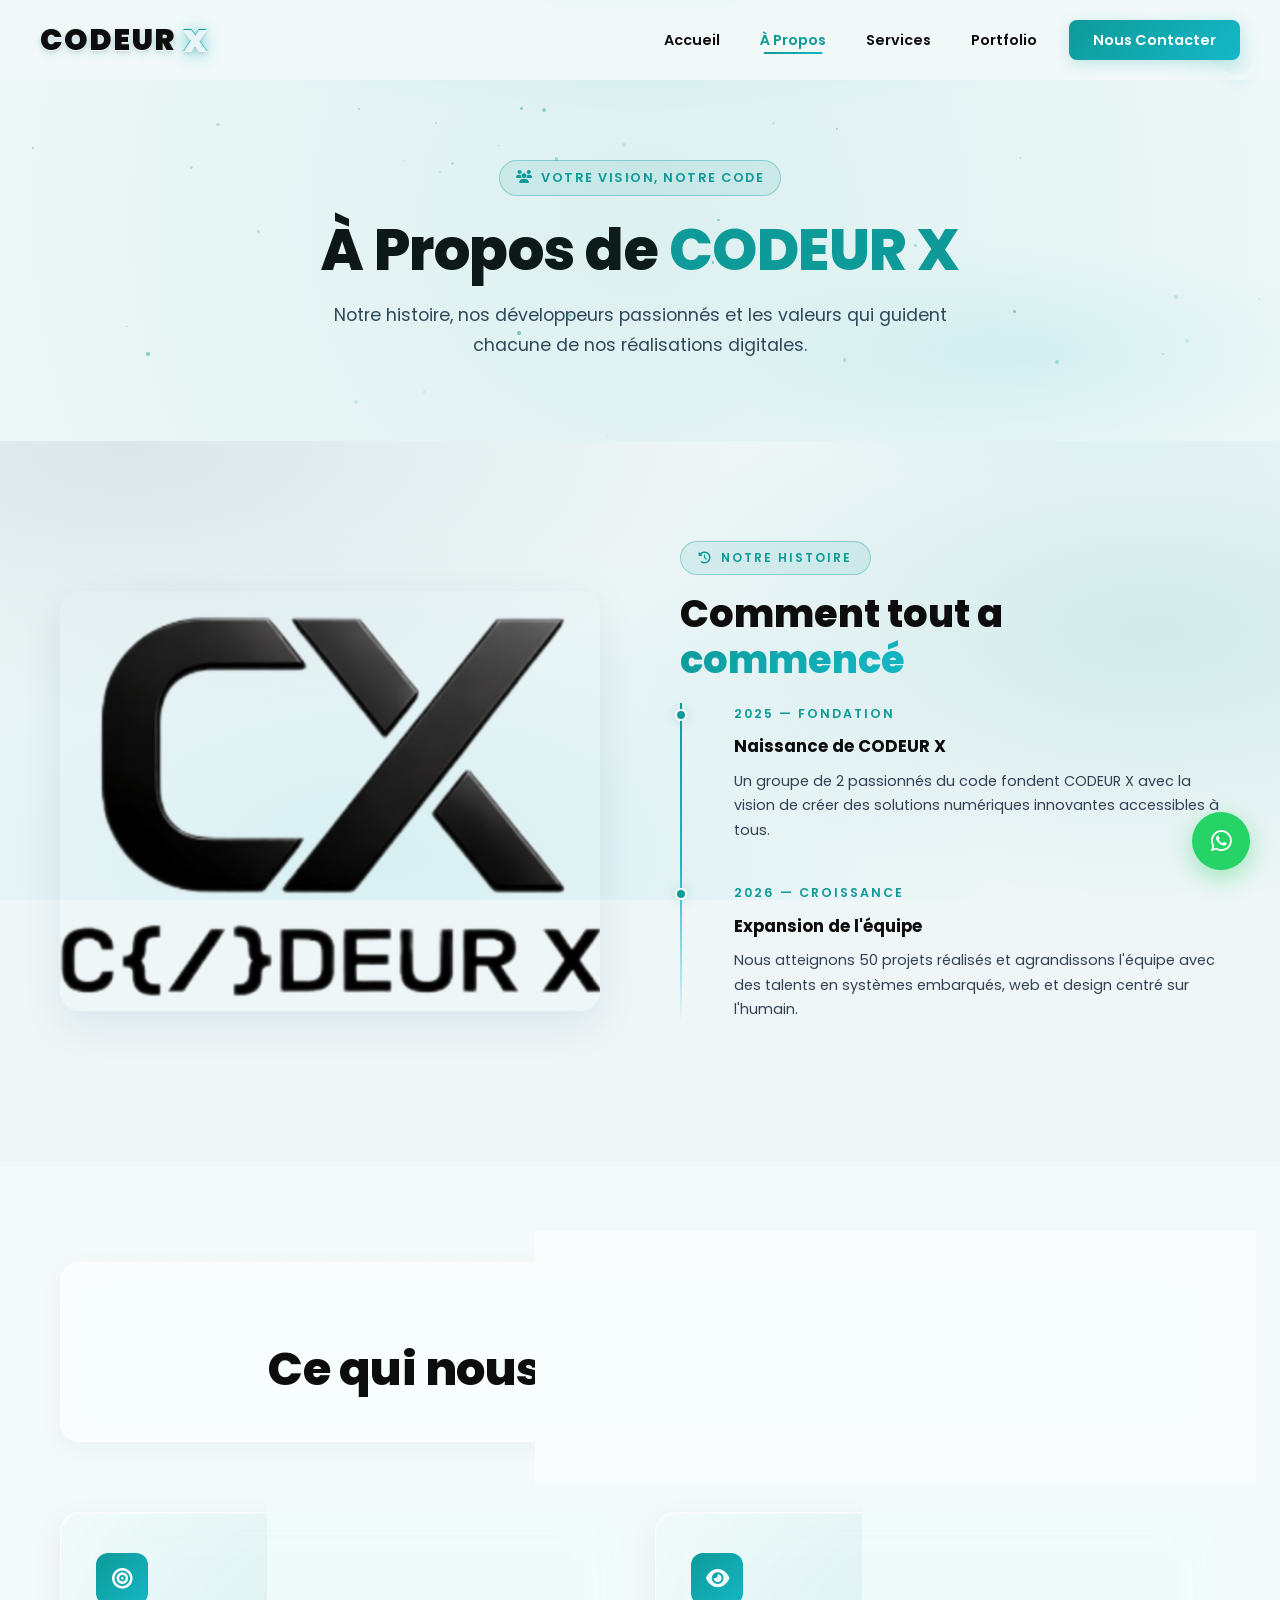
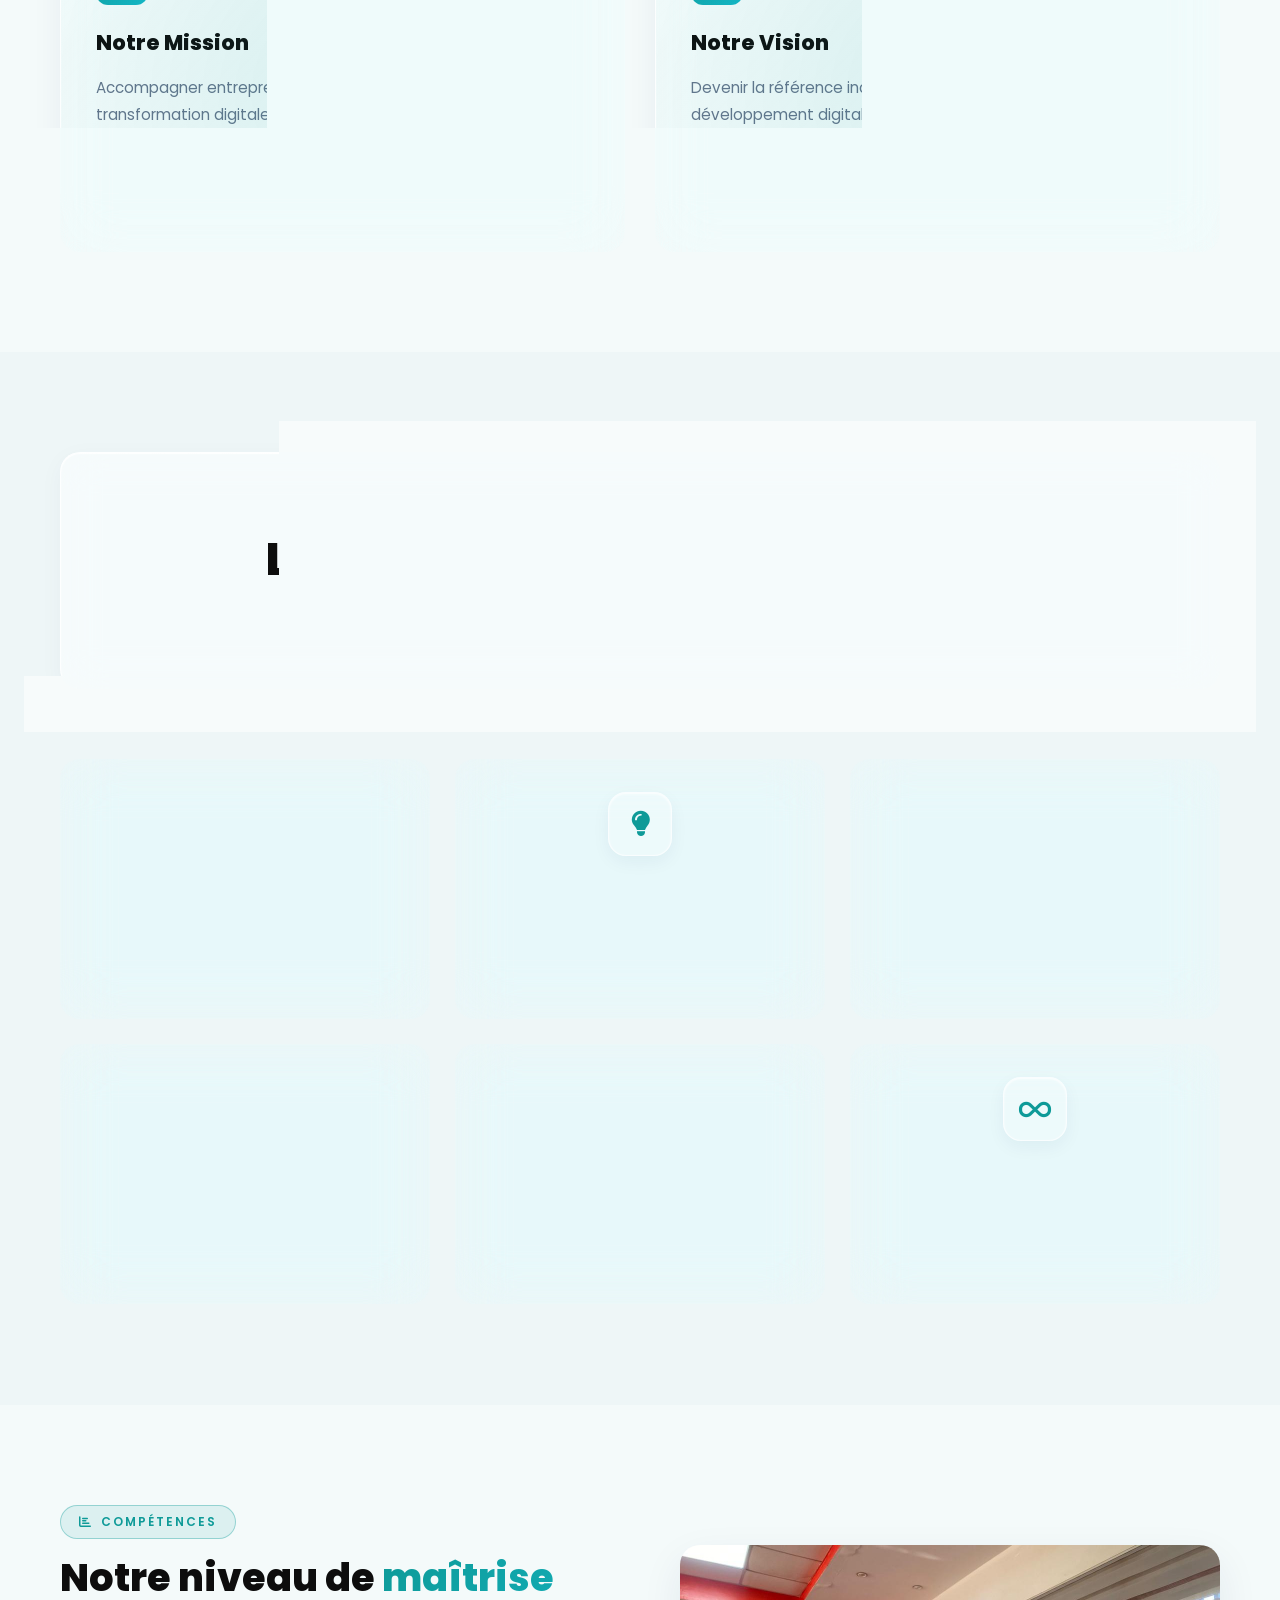
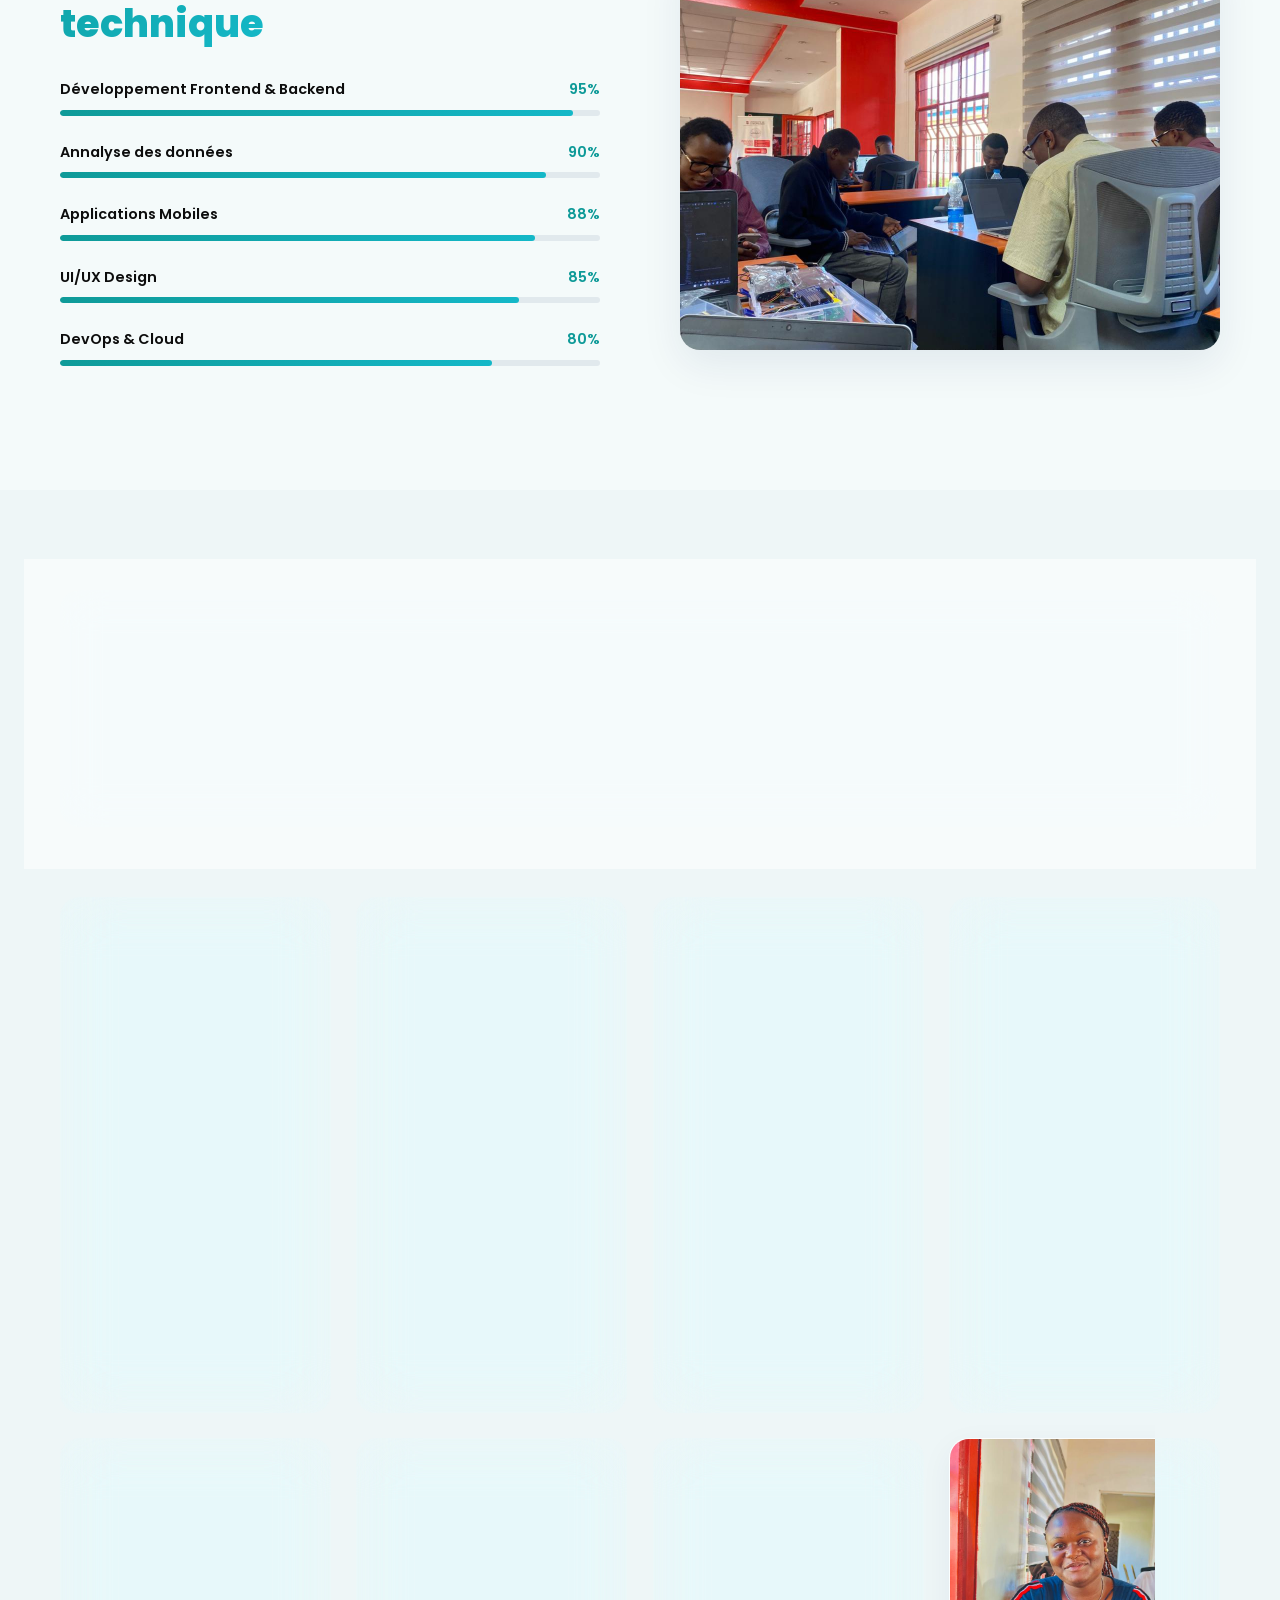
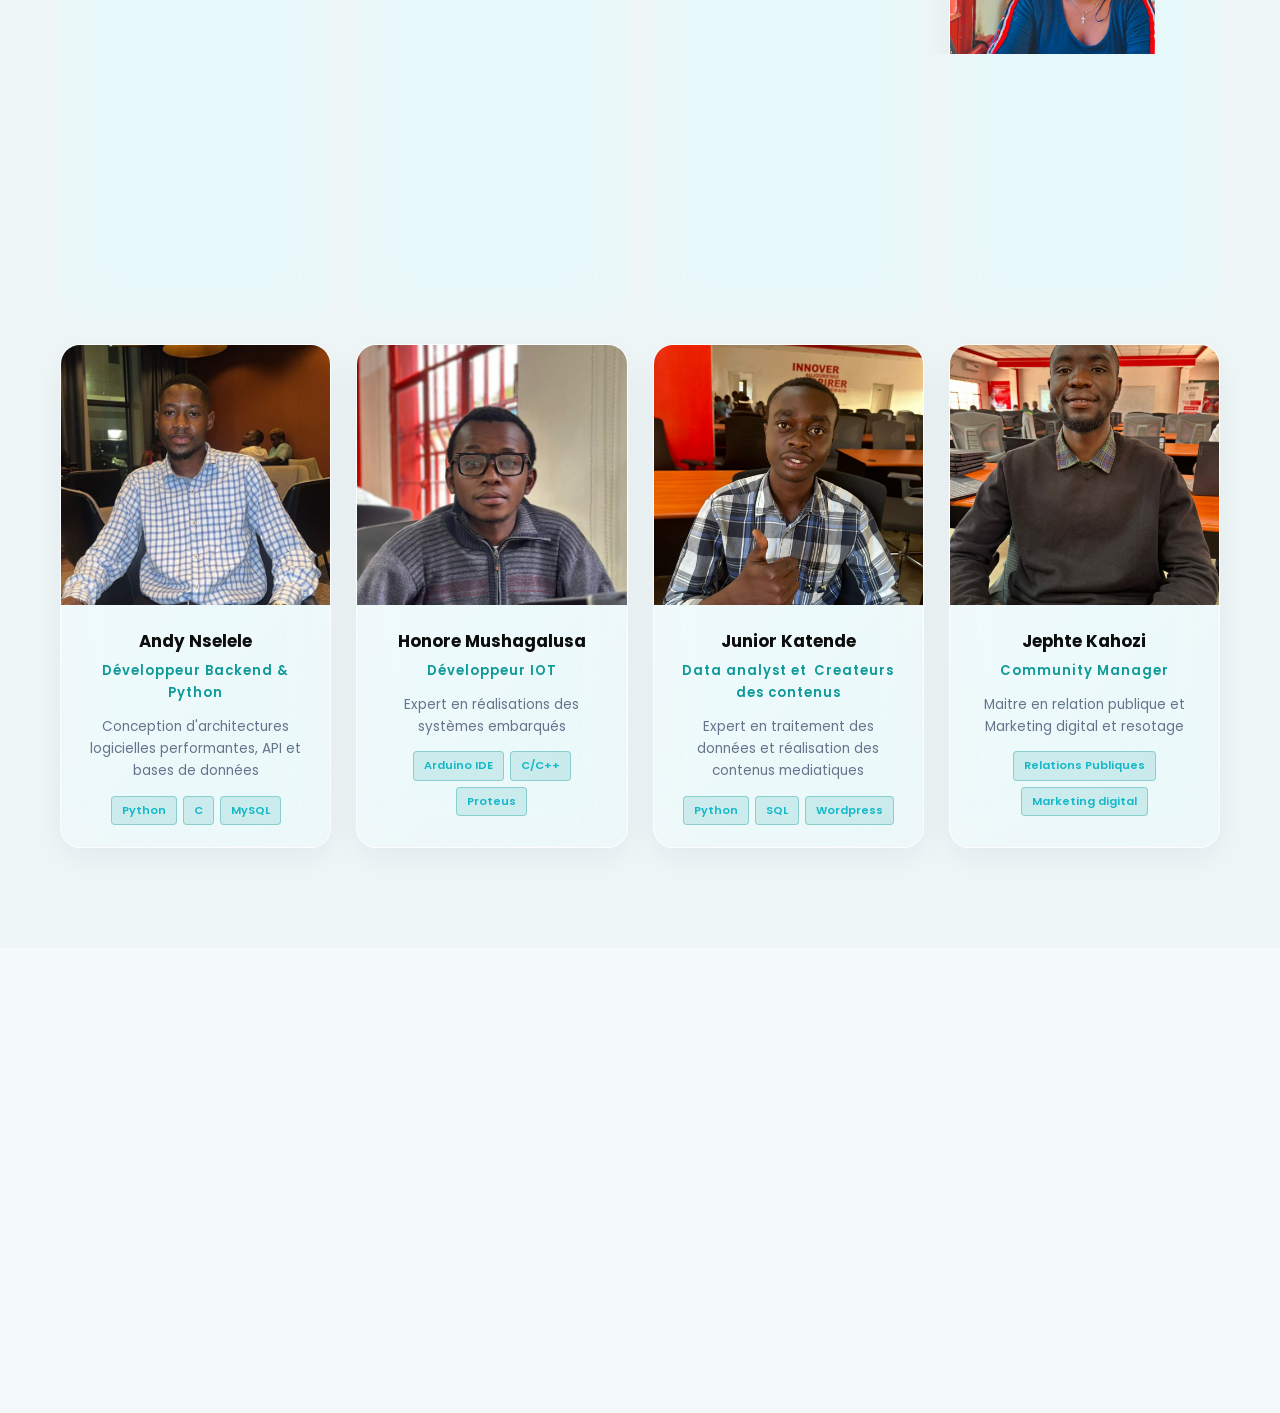
==== commit c6217fea: "Fix zoom mobile: desactivation du zoom automatique lors du clic sur les champs de texte" ====
--- a/about.html
+++ b/about.html
@@ -3,7 +3,7 @@
 
 <head>
   <meta charset="UTF-8" />
-  <meta name="viewport" content="width=device-width, initial-scale=1.0" />
+  <meta name="viewport" content="width=device-width, initial-scale=1.0, maximum-scale=1.0, user-scalable=no" />
   <meta content="Codeur X" name="keywords">
   <meta name="description"
     content="Groupe de développeurs informatiques professionnels. Sites web, applications mobiles, UI/UX design et solutions digitales." />
--- a/css/style.css
+++ b/css/style.css
@@ -1631,7 +1631,8 @@
   border-radius: 12px;
   color: var(--navy);
   font-family: var(--font-main);
-  font-size: 0.95rem;
+  font-size: 16px; /* 16px empeche le zoom automatique sur iOS/Android au focus */
+  touch-action: manipulation;
   box-shadow: 0 4px 15px rgba(11, 42, 91, 0.03), inset 0 1px 2px rgba(255, 255, 255, 0.8);
   transition: var(--transition);
   outline: none;
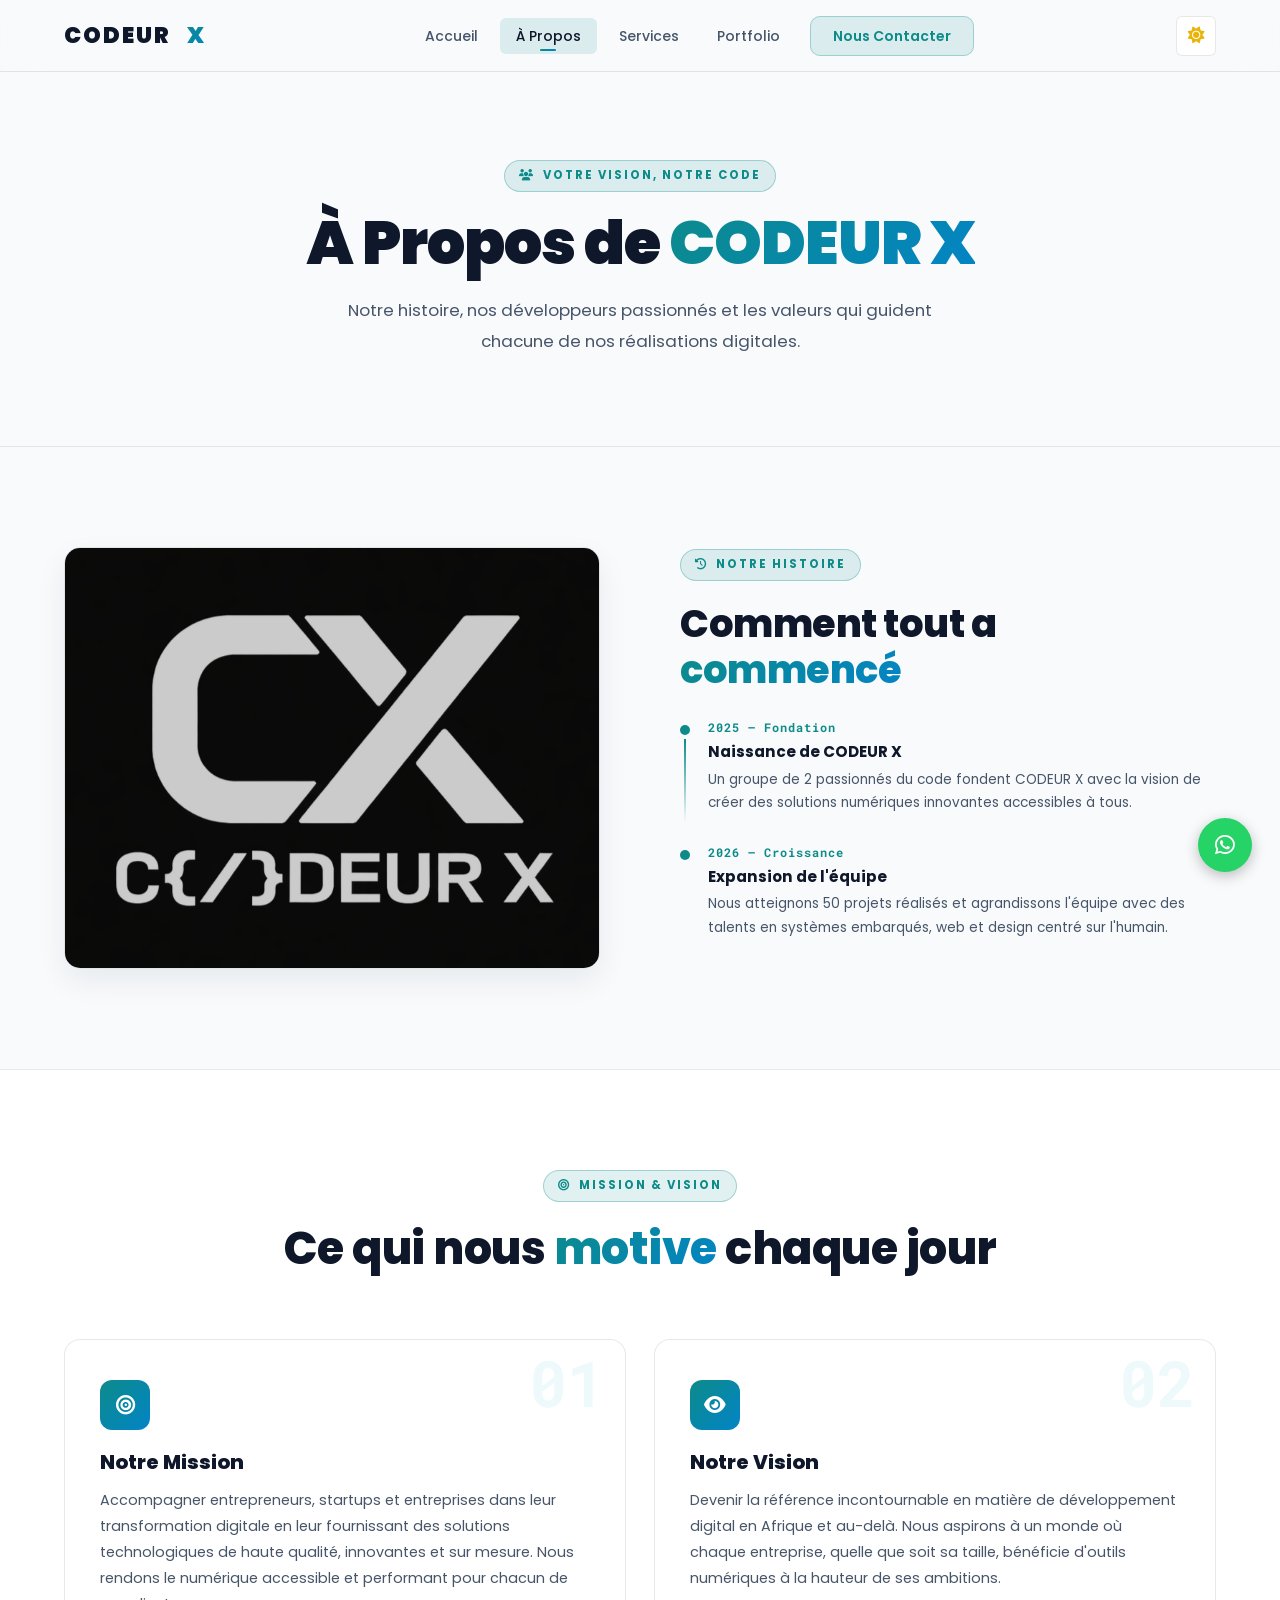
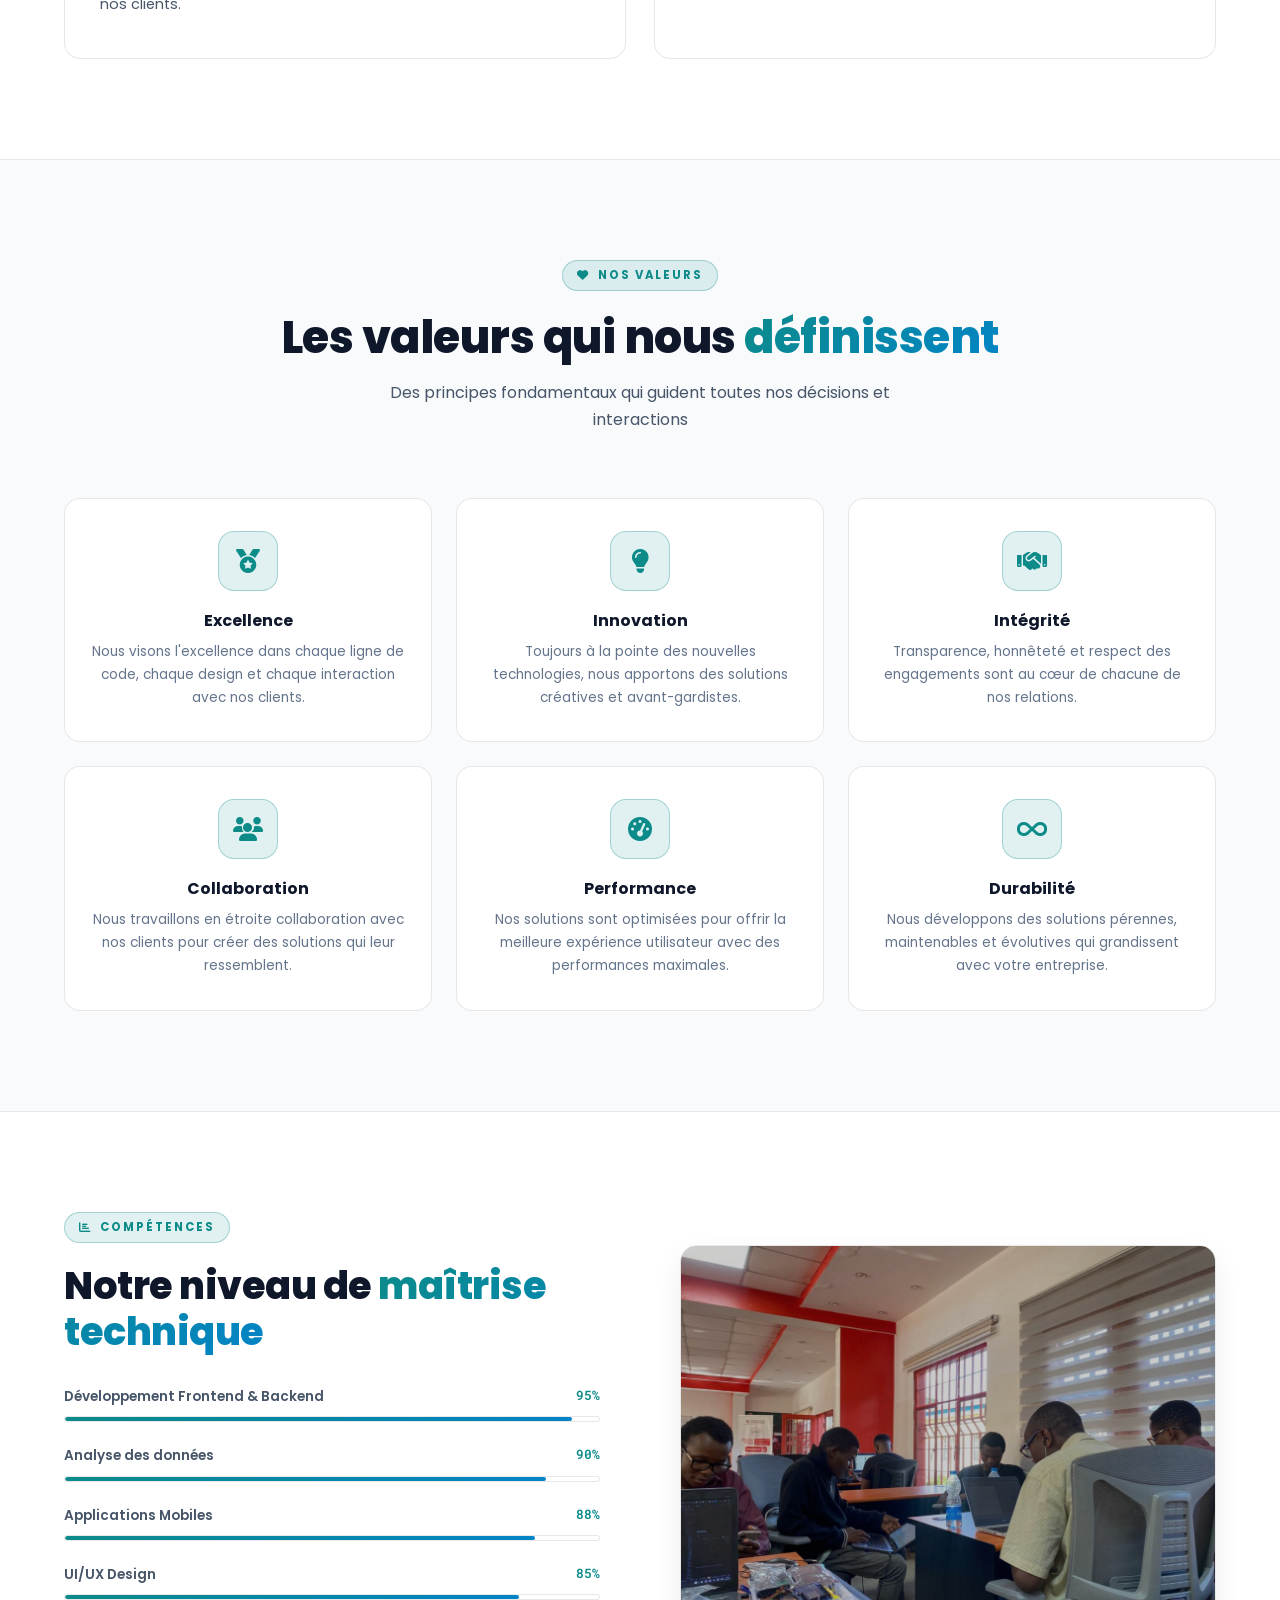
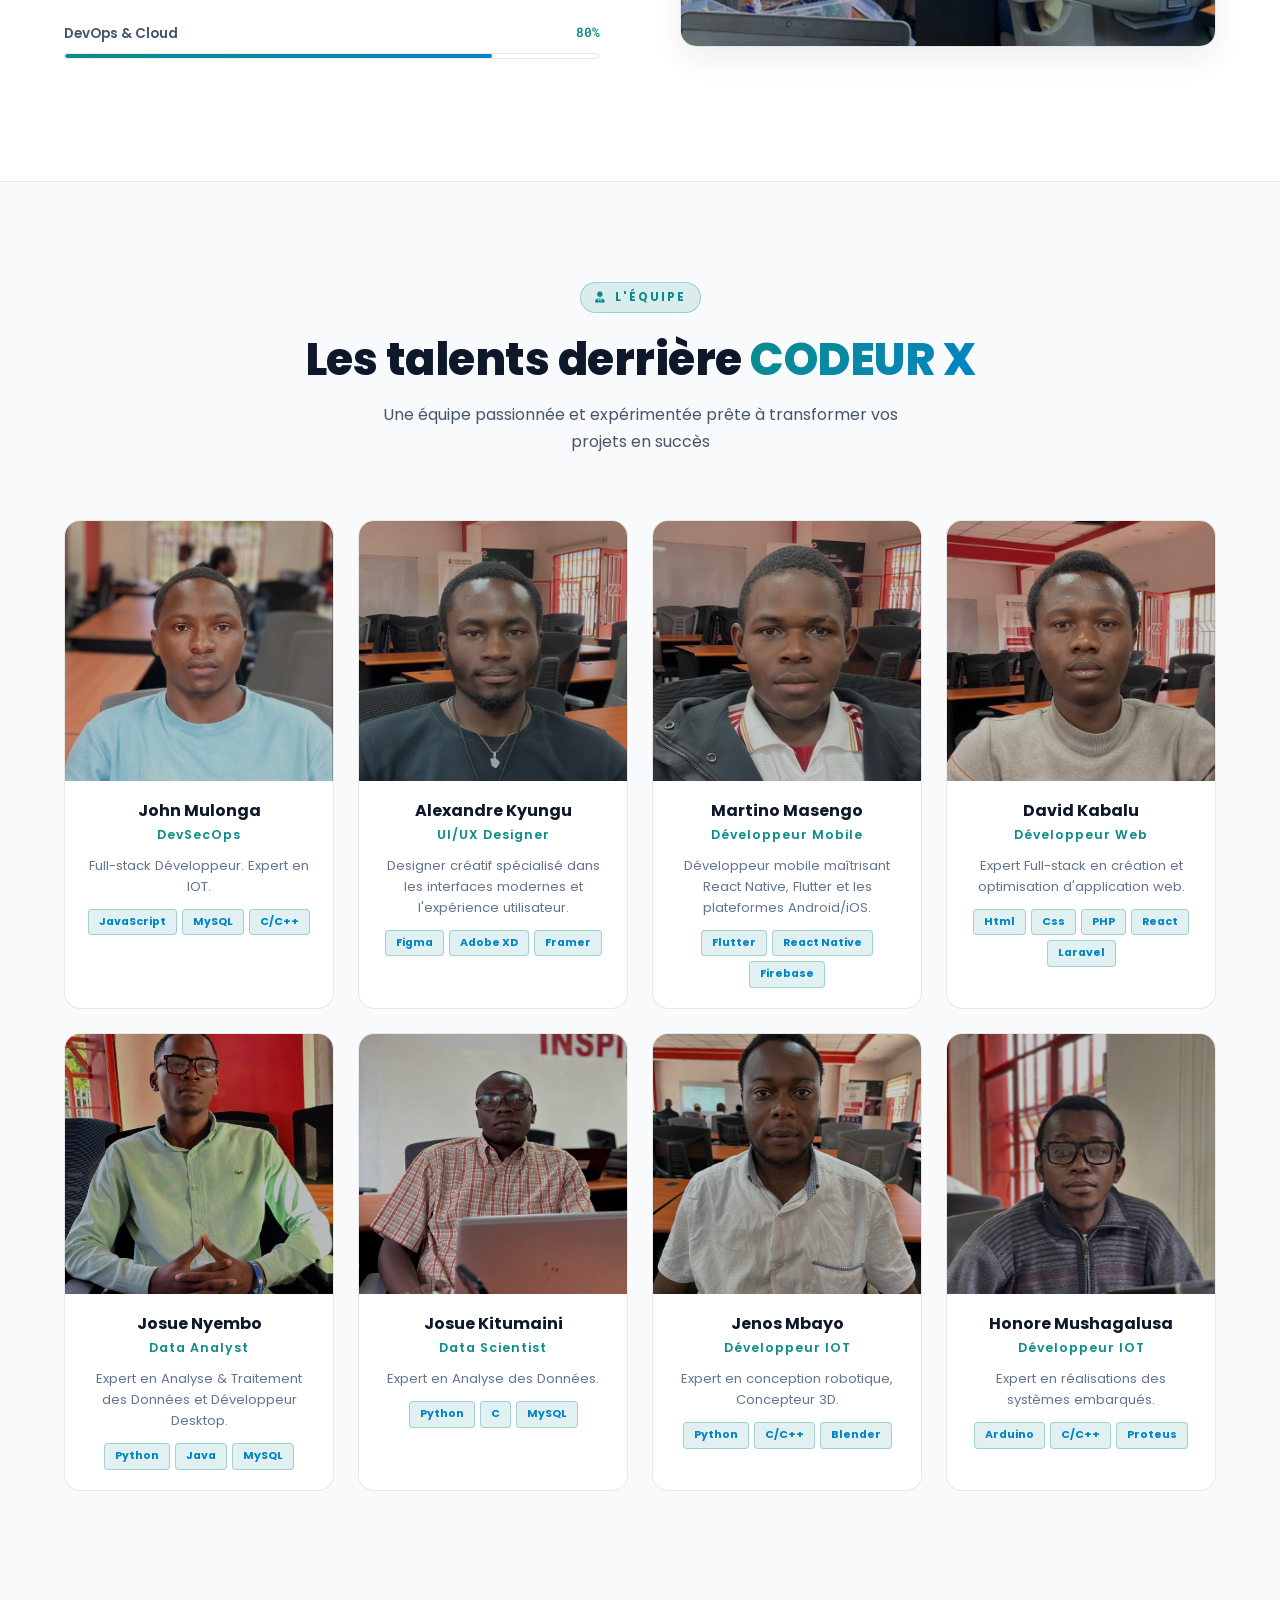
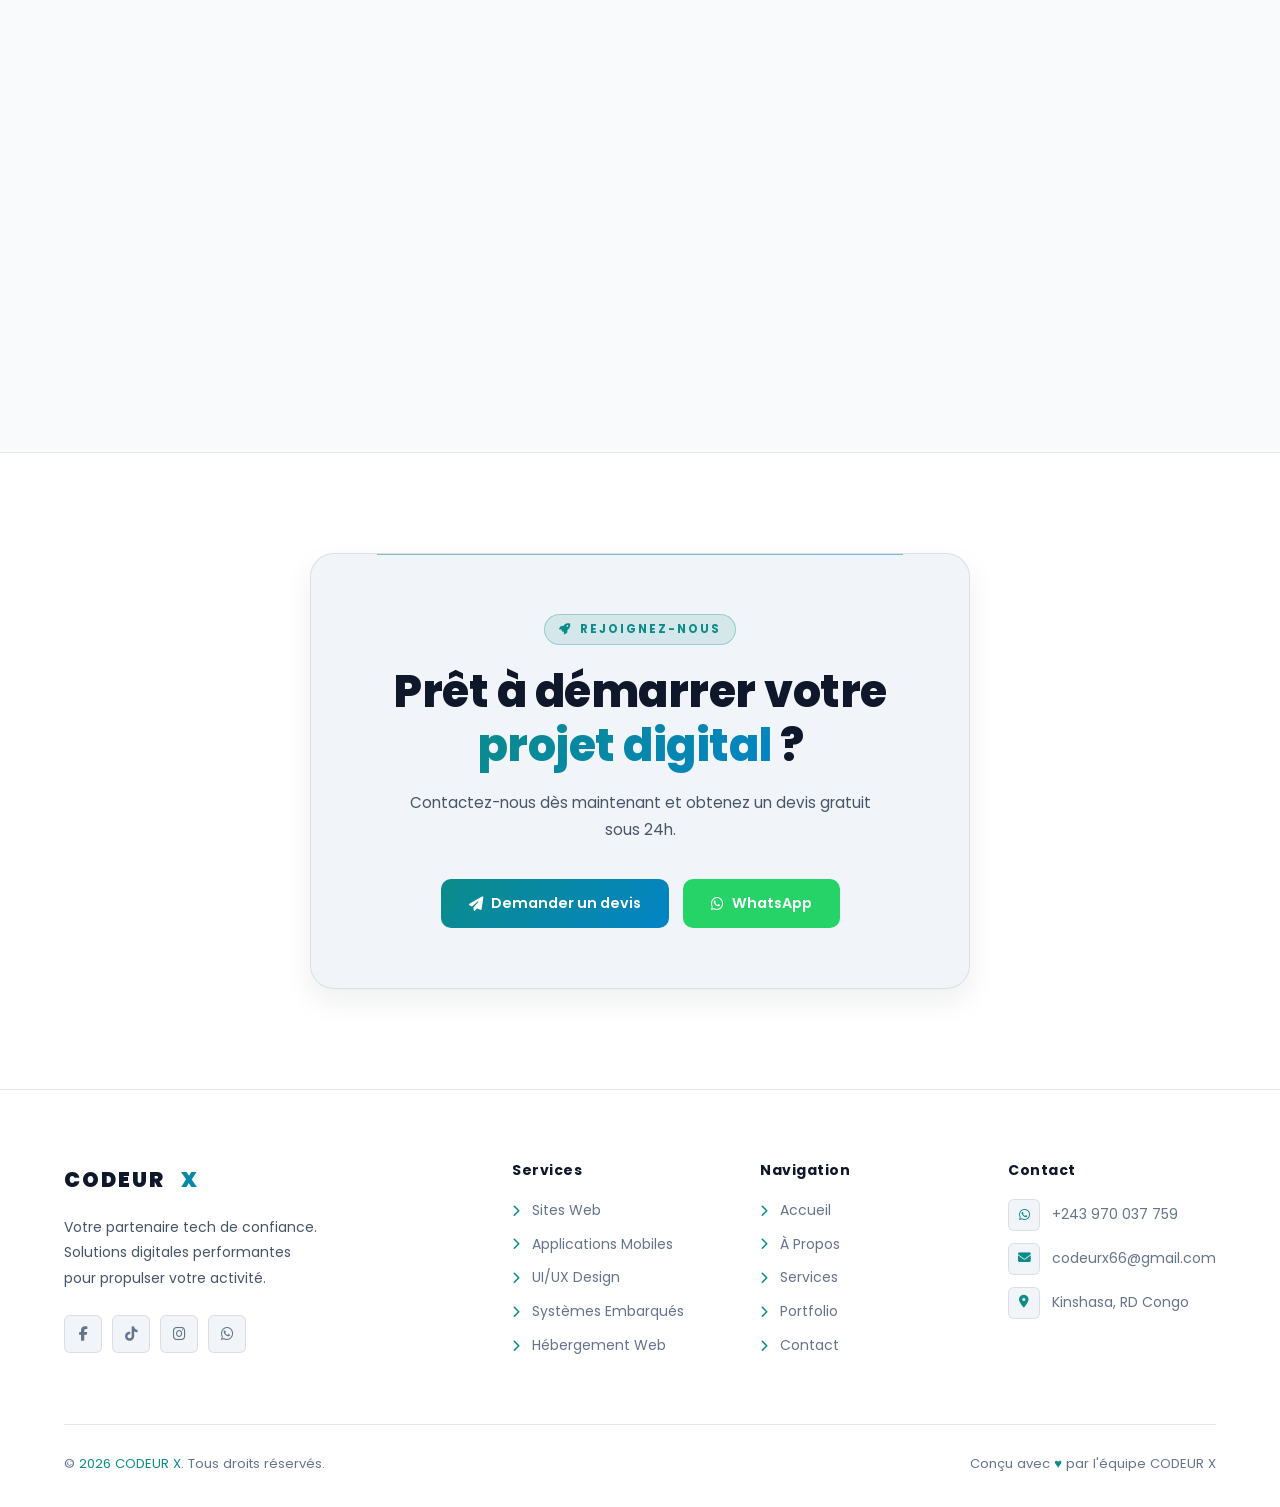
==== commit 6a901502: "Redesign complet: dark/light mode, épuration sobre, animations JS fluides" ====
--- a/about.html
+++ b/about.html
@@ -4,37 +4,49 @@
 <head>
   <meta charset="UTF-8" />
   <meta name="viewport" content="width=device-width, initial-scale=1.0, maximum-scale=1.0, user-scalable=no" />
-  <meta content="Codeur X" name="keywords">
-  <meta name="description"
-    content="Groupe de développeurs informatiques professionnels. Sites web, applications mobiles, UI/UX design et solutions digitales." />
+  <meta name="description" content="À propos de CODEUR X — notre histoire, notre équipe et nos valeurs." />
   <title>À Propos — CODEUR X | Votre vision, notre code</title>
-
-  <link href="img/WhatsApp Image 2026-03-25 at 14.32.51.jpeg" rel="icon">
+  <link href="img/cx-4.png" rel="icon" />
   <link rel="preconnect" href="https://fonts.googleapis.com" />
   <link
-    href="https://fonts.googleapis.com/css2?family=Poppins:wght@300;400;500;600;700;800;900&family=Roboto+Mono:wght@400;700&display=swap"
+    href="https://fonts.googleapis.com/css2?family=Poppins:wght@300;400;500;600;700;800;900&family=Roboto+Mono:wght@400;500;700&display=swap"
     rel="stylesheet" />
   <link rel="stylesheet" href="https://cdn.jsdelivr.net/npm/@fortawesome/fontawesome-free@6.5.0/css/all.min.css" />
   <link rel="stylesheet" href="css/style.css" />
+  <script>
+    (function () {
+      const t = localStorage.getItem('cx-theme') ||
+        (window.matchMedia && window.matchMedia('(prefers-color-scheme: light)').matches ? 'light' : 'dark');
+      document.documentElement.setAttribute('data-theme', t);
+    })();
+  </script>
   <style>
-    /* ---- TEAM CARDS ---- */
+    #scrollProgress {
+      position: fixed;
+      top: 0;
+      left: 0;
+      height: 2px;
+      width: 0%;
+      background: var(--teal);
+      z-index: 99999;
+      transition: width .1s linear;
+      box-shadow: none;
+    }
+
+    /* Team cards */
     .team-card {
-      background: var(--glass-bg);
-      backdrop-filter: var(--glass-blur);
-      -webkit-backdrop-filter: var(--glass-blur);
-      border: 1px solid var(--glass-border);
+      background: var(--bg-surface);
+      border: 1px solid var(--border);
       border-radius: var(--radius-lg);
       overflow: hidden;
-      box-shadow: var(--glass-shadow);
+      text-align: center;
       transition: var(--transition);
-      text-align: center;
     }
 
     .team-card:hover {
-      background: var(--glass-bg-hover);
-      border-color: var(--glass-border-hover);
-      transform: translateY(-10px);
-      box-shadow: var(--glass-shadow-hover);
+      border-color: var(--border-hover);
+      transform: translateY(-8px);
+      box-shadow: 0 20px 50px rgba(0, 0, 0, .4);
     }
 
     .team-img-wrap {
@@ -48,16 +60,18 @@
       height: 100%;
       object-fit: cover;
       transition: var(--transition-slow);
+      filter: brightness(.8) saturate(.85);
     }
 
     .team-card:hover .team-img {
       transform: scale(1.08);
+      filter: brightness(.9) saturate(1);
     }
 
     .team-overlay {
       position: absolute;
       inset: 0;
-      background: linear-gradient(to bottom, transparent 40%, rgba(5, 8, 16, 0.9));
+      background: linear-gradient(to bottom, transparent 40%, rgba(8, 8, 8, .92));
       display: flex;
       align-items: flex-end;
       justify-content: center;
@@ -82,87 +96,83 @@
     }
 
     .team-social {
-      width: 38px;
-      height: 38px;
+      width: 36px;
+      height: 36px;
       border-radius: 8px;
-      background: rgba(255, 255, 255, 0.15);
-      backdrop-filter: blur(10px);
-      border: 1px solid rgba(255, 255, 255, 0.2);
-      color: var(--white);
+      background: rgba(255, 255, 255, .1);
+      border: 1px solid rgba(255, 255, 255, .2);
+      color: #fff;
       display: flex;
       align-items: center;
       justify-content: center;
-      font-size: 0.85rem;
+      font-size: .85rem;
       transition: var(--transition);
     }
 
     .team-social:hover {
-      background: var(--accent);
-      border-color: var(--accent);
+      background: var(--teal);
+      border-color: var(--teal);
     }
 
     .team-body {
-      padding: 22px;
+      padding: 20px;
     }
 
     .team-body h3 {
-      font-size: 1.05rem;
+      font-size: 1rem;
       font-weight: 700;
+      color: var(--text-primary);
       margin-bottom: 4px;
     }
 
     .team-role {
-      font-size: 0.82rem;
-      color: var(--accent);
+      font-size: .78rem;
+      color: var(--teal);
       font-weight: 600;
-      text-transform: none;
       letter-spacing: 1px;
-      margin-bottom: 12px;
+      margin-bottom: 10px;
     }
 
     .team-body p {
-      font-size: 0.85rem;
-      color: var(--gray);
+      font-size: .82rem;
+      color: var(--text-muted);
       line-height: 1.6;
     }
 
     .team-skills {
       display: flex;
       flex-wrap: wrap;
-      gap: 6px;
+      gap: 5px;
       justify-content: center;
-      margin-top: 14px;
+      margin-top: 12px;
     }
 
     .team-skill {
-      padding: 4px 10px;
-      background: rgba(14, 154, 152, 0.15);
+      padding: 3px 10px;
+      background: var(--teal-dim);
       border: 1px solid var(--border-accent);
       border-radius: 4px;
-      font-size: 0.7rem;
-      font-weight: 600;
+      font-size: .68rem;
+      font-weight: 700;
       color: var(--cyan);
     }
 
-    /* ---- VALUES ---- */
+    /* Values */
     .values-grid {
       display: grid;
       grid-template-columns: repeat(3, 1fr);
-      gap: 25px;
+      gap: 24px;
     }
 
     .value-card {
-      background: var(--glass-bg);
-      backdrop-filter: var(--glass-blur);
-      -webkit-backdrop-filter: var(--glass-blur);
-      border: 1px solid var(--glass-border);
+      background: var(--bg-surface);
+      border: 1px solid var(--border);
       border-radius: var(--radius-lg);
       padding: 32px 24px;
       text-align: center;
       transition: var(--transition);
       position: relative;
       overflow: hidden;
-      box-shadow: var(--glass-shadow);
     }
 
     .value-card::before {
@@ -171,17 +181,16 @@
       top: 0;
       left: 0;
       right: 0;
-      height: 3px;
+      height: 2px;
       background: var(--gradient);
       transform: scaleX(0);
       transition: var(--transition);
     }
 
     .value-card:hover {
-      background: var(--glass-bg-hover);
-      border-color: var(--glass-border-hover);
-      transform: translateY(-8px);
-      box-shadow: var(--glass-shadow-hover);
+      border-color: var(--border-hover);
+      transform: translateY(-6px);
+      box-shadow: 0 20px 50px rgba(0, 0, 0, .3);
     }
 
     .value-card:hover::before {
@@ -189,18 +198,15 @@
     }
 
     .value-icon {
-      width: 64px;
-      height: 64px;
-      border-radius: 18px;
-      background: rgba(255, 255, 255, 0.28);
-      backdrop-filter: blur(14px);
-      -webkit-backdrop-filter: blur(14px);
-      border: 1px solid rgba(255, 255, 255, 0.65);
-      box-shadow: 0 6px 18px rgba(11, 42, 91, 0.05), inset 0 1px 2px rgba(255, 255, 255, 0.85);
+      width: 60px;
+      height: 60px;
+      border-radius: 16px;
+      background: var(--teal-dim);
+      border: 1px solid var(--border-accent);
       display: flex;
       align-items: center;
       justify-content: center;
-      font-size: 1.6rem;
+      font-size: 1.5rem;
       color: var(--teal);
       margin: 0 auto 20px;
       transition: var(--transition);
@@ -209,66 +215,51 @@
     .value-card:hover .value-icon {
       background: var(--gradient);
       border-color: transparent;
-      color: var(--white);
-      transform: scale(1.12) rotate(4deg);
-      box-shadow: 0 10px 28px rgba(14, 154, 152, 0.3);
+      color: #fff;
+      transform: scale(1.1) rotate(4deg);
     }
 
     .value-card h3 {
-      font-size: 1.05rem;
+      font-size: 1rem;
       font-weight: 700;
+      color: var(--text-primary);
       margin-bottom: 10px;
     }
 
     .value-card p {
-      font-size: 0.88rem;
-      color: var(--gray);
+      font-size: .85rem;
+      color: var(--text-muted);
       line-height: 1.7;
     }
 
-    /* ---- MISSION/VISION ---- */
+    /* Mission/Vision */
     .mv-grid {
       display: grid;
       grid-template-columns: 1fr 1fr;
-      gap: 30px;
+      gap: 28px;
     }
 
     .mv-card {
-      background: var(--glass-bg);
-      backdrop-filter: var(--glass-blur);
-      -webkit-backdrop-filter: var(--glass-blur);
-      border: 1px solid var(--glass-border);
+      background: var(--bg-surface);
+      border: 1px solid var(--border);
       border-radius: var(--radius-lg);
       padding: 40px 35px;
       position: relative;
       overflow: hidden;
-      box-shadow: var(--glass-shadow);
       transition: var(--transition);
     }
 
-    .mv-card::after {
-      content: '';
-      position: absolute;
-      top: -50%;
-      right: -50%;
-      width: 200%;
-      height: 200%;
-      background: radial-gradient(circle, rgba(14, 154, 152, 0.12), transparent 60%);
-      pointer-events: none;
-    }
-
     .mv-card:hover {
-      background: var(--glass-bg-hover);
-      border-color: var(--glass-border-hover);
-      transform: translateY(-5px);
-      box-shadow: var(--glass-shadow-hover);
+      border-color: var(--border-hover);
+      transform: translateY(-4px);
+      box-shadow: 0 20px 50px rgba(0, 0, 0, .3);
     }
 
     .mv-num {
       font-family: var(--font-mono);
       font-size: 4rem;
       font-weight: 900;
-      color: rgba(20, 184, 200, 0.18);
+      color: rgba(20, 184, 200, .08);
       position: absolute;
       top: 10px;
       right: 20px;
@@ -277,32 +268,122 @@
     }
 
     .mv-icon {
-      width: 52px;
-      height: 52px;
+      width: 50px;
+      height: 50px;
       border-radius: 12px;
       background: var(--gradient);
       display: flex;
       align-items: center;
       justify-content: center;
-      font-size: 1.3rem;
-      color: var(--white);
+      font-size: 1.2rem;
+      color: #fff;
       margin-bottom: 20px;
     }
 
     .mv-card h3 {
-      font-size: 1.3rem;
+      font-size: 1.25rem;
       font-weight: 800;
+      color: var(--text-primary);
       margin-bottom: 14px;
     }
 
     .mv-card p {
-      color: var(--gray);
-      font-size: 0.95rem;
+      color: var(--text-secondary);
+      font-size: .9rem;
       line-height: 1.8;
     }
 
-    /* Responsive */
-    @media (max-width: 900px) {
+    /* Timeline */
+    .timeline {
+      margin-top: 10px;
+    }
+
+    .timeline-item {
+      position: relative;
+      padding-left: 28px;
+      margin-bottom: 28px;
+    }
+
+    .timeline-item::before {
+      content: '';
+      position: absolute;
+      left: 0;
+      top: 8px;
+      width: 10px;
+      height: 10px;
+      border-radius: 50%;
+      background: var(--teal);
+      box-shadow: none;
+    }
+
+    .timeline-item::after {
+      content: '';
+      position: absolute;
+      left: 4px;
+      top: 22px;
+      bottom: -8px;
+      width: 2px;
+      background: linear-gradient(to bottom, var(--teal), transparent);
+    }
+
+    .timeline-item:last-child::after {
+      display: none;
+    }
+
+    .timeline-date {
+      font-family: var(--font-mono);
+      font-size: .75rem;
+      color: var(--teal);
+      font-weight: 700;
+      letter-spacing: 1px;
+      margin-bottom: 6px;
+    }
+
+    .timeline-content h4 {
+      font-size: .95rem;
+      font-weight: 700;
+      color: var(--text-primary);
+      margin-bottom: 6px;
+    }
+
+    .timeline-content p {
+      font-size: .85rem;
+      color: var(--text-secondary);
+      line-height: 1.7;
+    }
+
+    /* Skill bars */
+    .skill-bar {
+      margin-bottom: 22px;
+    }
+
+    .skill-bar-header {
+      display: flex;
+      justify-content: space-between;
+      margin-bottom: 8px;
+    }
+
+    .skill-bar-header span {
+      font-size: .85rem;
+      font-weight: 600;
+      color: var(--text-secondary);
+    }
+
+    .skill-bar-header .percent {
+      font-family: var(--font-mono);
+      font-size: .8rem;
+      color: var(--teal);
+    }
+
+    .skill-bar-track {
+      height: 6px;
+      background: rgba(255, 255, 255, .06);
+      border-radius: 6px;
+      overflow: hidden;
+      border: 1px solid var(--border);
+    }
+
+    @media(max-width:900px) {
       .values-grid {
         grid-template-columns: repeat(2, 1fr);
       }
@@ -312,17 +393,13 @@
       }
     }
 
-    @media (max-width: 600px) {
+    @media(max-width:600px) {
       .values-grid {
         grid-template-columns: 1fr;
       }
 
-      .page-header h1 {
-        font-size: 2.2rem;
-      }
-
-      .mv-card {
-        padding: 30px 25px;
+      .grid-4 {
+        grid-template-columns: repeat(2, 1fr);
       }
     }
   </style>
@@ -330,33 +407,16 @@
 
 <body>
 
-  <!-- Page Loader -->
-  <div class="page-loader" id="pageLoader">
-    <div class="loader-3d-wrapper">
-      <div class="loader-3d-aura"></div>
-      <div class="loader-3d-logo">
-        <img src="img/cx-4.png" alt="Logo CODEUR X" class="loader-3d-img" />
-        <div class="loader-3d-shine"></div>
-      </div>
-      <div class="loader-3d-shadow"></div>
-    </div>
-    <div class="loader-bar">
-      <div class="loader-progress"></div>
-    </div>
-  </div>
-
-  <!-- Nav Overlay -->
+  <div id="scrollProgress"></div>
   <div class="nav-overlay" id="navOverlay"></div>
 
   <!-- NAVBAR -->
-  <nav class="navbar scrolled" id="navbar">
+  <nav class="navbar" id="navbar">
     <div class="nav-inner">
       <a href="index.html" class="nav-logo" aria-label="CODEUR X Accueil">
-        <span class="logo-text">CODEUR <span class="logo-x">X</span></span>
+        CODEUR&nbsp;<span class="logo-x">X</span>
       </a>
-      <button class="hamburger" id="hamburger" aria-label="Menu">
-        <span></span><span></span><span></span>
-      </button>
+
       <ul class="nav-menu" id="navMenu">
         <li><a href="index.html" class="nav-link">Accueil</a></li>
         <li><a href="about.html" class="nav-link active">À Propos</a></li>
@@ -364,42 +424,45 @@
         <li><a href="portfolio.html" class="nav-link">Portfolio</a></li>
         <li><a href="contact.html" class="nav-cta">Nous Contacter</a></li>
       </ul>
+
+      <div class="nav-actions">
+        <button id="themeToggle" class="theme-toggle" aria-label="Changer de thème"
+          title="Basculer Mode Clair / Sombre">
+          <i class="fas fa-moon theme-icon-dark"></i>
+          <i class="fas fa-sun theme-icon-light"></i>
+        </button>
+        <button class="hamburger" id="hamburger" aria-label="Menu">
+          <span></span><span></span><span></span>
+        </button>
+      </div>
     </div>
   </nav>
 
   <!-- PAGE HEADER -->
   <div class="page-header">
-    <div class="particles-bg"></div>
-    <!-- Cercles décoratifs de marque -->
-    <div style="position:absolute;top:25px;right:40px;pointer-events:none;opacity:0.8;">
-      <div
-        style="width:40px;height:40px;border-radius:50%;background:var(--teal);box-shadow:0 4px 15px var(--accent-glow);">
-      </div>
-      <div
-        style="width:28px;height:28px;border-radius:50%;background:var(--cyan);position:absolute;bottom:-10px;right:-10px;box-shadow:0 4px 15px var(--accent2-glow);">
-      </div>
-    </div>
-    <div class="page-header-badge"><i class="fas fa-users"></i> Votre vision, notre code</div>
-    <h1>À Propos de <span class="keyword-teal">CODEUR X</span></h1>
+    <div class="section-tag" style="margin:0 auto 16px;display:inline-flex;"><i class="fas fa-users"></i> Votre vision,
+      notre code</div>
+    <h1>À Propos de <span class="gradient-text">CODEUR X</span></h1>
     <p>Notre histoire, nos développeurs passionnés et les valeurs qui guident chacune de nos réalisations digitales.</p>
   </div>
 
-  <!-- STORY SECTION -->
-  <section>
+  <!-- STORY -->
+  <section style="background:var(--bg-base);">
     <div class="container">
-      <div class="grid-2" style="gap:80px;align-items:center">
+      <div class="grid-2" style="gap:80px;align-items:center;">
         <div class="reveal-left">
-          <div style="border-radius:var(--radius-lg);overflow:hidden;box-shadow:var(--shadow)">
-            <img src="img/cx-4.png" alt="Notre Histoire" style="width:100%;height:420px;object-fit:cover"
-              loading="lazy" />
+          <div
+            style="border-radius:var(--radius-lg);overflow:hidden;border:1px solid var(--border);box-shadow:var(--shadow-lg);">
+            <img src="img/CX 5.png" alt="Notre Histoire"
+              style="width:100%;height:420px;object-fit:cover;filter:brightness(.8) saturate(.85);" loading="lazy" />
           </div>
         </div>
         <div class="reveal-right">
-          <div class="section-badge"><i class="fas fa-history"></i> Notre Histoire</div>
-          <h2 style="font-size:clamp(1.6rem,3.5vw,2.4rem);font-weight:800;margin-bottom:20px;line-height:1.2">
-            Comment tout a <span class="gradient-text">commencé</span>
+          <div class="section-tag"><i class="fas fa-history"></i> Notre Histoire</div>
+          <h2 style="font-size:clamp(1.6rem,3.5vw,2.4rem);margin-bottom:24px;letter-spacing:-0.5px;">Comment tout a
+            <span class="gradient-text">commencé</span>
           </h2>
-          <div class="timeline" style="margin-top:10px">
+          <div class="timeline">
             <div class="timeline-item">
               <div class="timeline-date">2025 — Fondation</div>
               <div class="timeline-content">
@@ -423,10 +486,11 @@
   </section>
 
   <!-- MISSION / VISION -->
-  <section style="background:var(--secondary)">
+  <section
+    style="background:var(--bg-surface);border-top:1px solid var(--border);border-bottom:1px solid var(--border);">
     <div class="container">
-      <div class="section-header">
-        <div class="section-badge"><i class="fas fa-bullseye"></i> Mission & Vision</div>
+      <div class="section-header reveal">
+        <div class="section-tag"><i class="fas fa-bullseye"></i> Mission &amp; Vision</div>
         <h2>Ce qui nous <span class="gradient-text">motive</span> chaque jour</h2>
       </div>
       <div class="mv-grid">
@@ -451,10 +515,10 @@
   </section>
 
   <!-- VALUES -->
-  <section>
+  <section style="background:var(--bg-base);">
     <div class="container">
-      <div class="section-header">
-        <div class="section-badge"><i class="fas fa-heart"></i> Nos Valeurs</div>
+      <div class="section-header reveal">
+        <div class="section-tag"><i class="fas fa-heart"></i> Nos Valeurs</div>
         <h2>Les valeurs qui nous <span class="gradient-text">définissent</span></h2>
         <p>Des principes fondamentaux qui guident toutes nos décisions et interactions</p>
       </div>
@@ -499,23 +563,25 @@
   </section>
 
   <!-- SKILLS -->
-  <section style="background:var(--secondary)" class="skills-section">
+  <section
+    style="background:var(--bg-surface);border-top:1px solid var(--border);border-bottom:1px solid var(--border);"
+    class="skills-section">
     <div class="container">
-      <div class="grid-2" style="gap:80px;align-items:center">
+      <div class="grid-2" style="gap:80px;align-items:center;">
         <div class="reveal-left">
-          <div class="section-badge"><i class="fas fa-chart-bar"></i> Compétences</div>
-          <h2 style="font-size:clamp(1.6rem,3.5vw,2.4rem);font-weight:800;margin-bottom:30px;line-height:1.2">
-            Notre niveau de <span class="gradient-text">maîtrise technique</span>
+          <div class="section-tag"><i class="fas fa-chart-bar"></i> Compétences</div>
+          <h2 style="font-size:clamp(1.6rem,3.5vw,2.4rem);margin-bottom:30px;letter-spacing:-0.5px;">Notre niveau de
+            <span class="gradient-text">maîtrise technique</span>
           </h2>
           <div class="skill-bar">
-            <div class="skill-bar-header"><span>Développement Frontend & Backend</span><span class="percent">95%</span>
-            </div>
+            <div class="skill-bar-header"><span>Développement Frontend &amp; Backend</span><span
+                class="percent">95%</span></div>
             <div class="skill-bar-track">
               <div class="skill-bar-fill" data-width="95%"></div>
             </div>
           </div>
           <div class="skill-bar">
-            <div class="skill-bar-header"><span>Annalyse des données</span><span class="percent">90%</span></div>
+            <div class="skill-bar-header"><span>Analyse des données</span><span class="percent">90%</span></div>
             <div class="skill-bar-track">
               <div class="skill-bar-fill" data-width="90%"></div>
             </div>
@@ -533,7 +599,7 @@
             </div>
           </div>
           <div class="skill-bar">
-            <div class="skill-bar-header"><span>DevOps & Cloud</span><span class="percent">80%</span></div>
+            <div class="skill-bar-header"><span>DevOps &amp; Cloud</span><span class="percent">80%</span></div>
             <div class="skill-bar-track">
               <div class="skill-bar-fill" data-width="80%"></div>
             </div>
@@ -541,21 +607,23 @@
         </div>
         <div class="reveal-right">
           <img src="img/e2.jpeg" alt="Notre équipe travaille"
-            style="width:100%;border-radius:var(--radius-lg);box-shadow:var(--shadow)" loading="lazy" />
+            style="width:100%;border-radius:var(--radius-lg);border:1px solid var(--border);box-shadow:var(--shadow-lg);filter:brightness(.8) saturate(.85);"
+            loading="lazy" />
         </div>
       </div>
     </div>
   </section>
 
   <!-- TEAM -->
-  <section>
+  <section style="background:var(--bg-base);">
     <div class="container">
-      <div class="section-header">
-        <div class="section-badge"><i class="fas fa-user-tie"></i> L'Équipe</div>
+      <div class="section-header reveal">
+        <div class="section-tag"><i class="fas fa-user-tie"></i> L'Équipe</div>
         <h2>Les talents derrière <span class="gradient-text">CODEUR X</span></h2>
         <p>Une équipe passionnée et expérimentée prête à transformer vos projets en succès</p>
       </div>
       <div class="grid-4">
+
         <div class="team-card reveal delay-1">
           <div class="team-img-wrap">
             <img class="team-img" src="img/Jml_LE_upscale_prime.jpg" alt="John Mulonga" loading="lazy" />
@@ -572,14 +640,12 @@
           <div class="team-body">
             <h3>John Mulonga</h3>
             <div class="team-role">DevSecOps</div>
-            <p>Full-stack Développeur. Expert en IOT, </p>
-            <div class="team-skills">
-              <span class="team-skill">JavaScript</span>
-              <span class="team-skill">MySQL</span>
-              <span class="team-skill">C/C++</span>
-            </div>
-          </div>
-        </div>
+            <p>Full-stack Développeur. Expert en IOT.</p>
+            <div class="team-skills"><span class="team-skill">JavaScript</span><span
+                class="team-skill">MySQL</span><span class="team-skill">C/C++</span></div>
+          </div>
+        </div>
+
         <div class="team-card reveal delay-2">
           <div class="team-img-wrap">
             <img class="team-img" src="img/Alex_LE_upscale_prime.jpg" alt="Alexandre Kyungu" loading="lazy" />
@@ -594,13 +660,11 @@
             <h3>Alexandre Kyungu</h3>
             <div class="team-role">UI/UX Designer</div>
             <p>Designer créatif spécialisé dans les interfaces modernes et l'expérience utilisateur.</p>
-            <div class="team-skills">
-              <span class="team-skill">Figma</span>
-              <span class="team-skill">Adobe XD</span>
-              <span class="team-skill">Framer</span>
-            </div>
-          </div>
-        </div>
+            <div class="team-skills"><span class="team-skill">Figma</span><span class="team-skill">Adobe XD</span><span
+                class="team-skill">Framer</span></div>
+          </div>
+        </div>
+
         <div class="team-card reveal delay-3">
           <div class="team-img-wrap">
             <img class="team-img" src="img/Tino_LE_upscale_prime.jpg" alt="Martino Masengo" loading="lazy" />
@@ -616,13 +680,11 @@
             <h3>Martino Masengo</h3>
             <div class="team-role">Développeur Mobile</div>
             <p>Développeur mobile maîtrisant React Native, Flutter et les plateformes Android/iOS.</p>
-            <div class="team-skills">
-              <span class="team-skill">Flutter</span>
-              <span class="team-skill">React Native</span>
-              <span class="team-skill">Firebase</span>
-            </div>
-          </div>
-        </div>
+            <div class="team-skills"><span class="team-skill">Flutter</span><span class="team-skill">React
+                Native</span><span class="team-skill">Firebase</span></div>
+          </div>
+        </div>
+
         <div class="team-card reveal delay-4">
           <div class="team-img-wrap">
             <img class="team-img" src="img/Davka_LE_upscale_prime.jpg" alt="David Kabalu" loading="lazy" />
@@ -630,77 +692,63 @@
               <div class="team-socials">
                 <a href="https://www.instagram.com/davka2.0" class="team-social"><i class="fab fa-instagram"></i></a>
                 <a href="https://github.com/davkakabalu905-collab" class="team-social"><i class="fab fa-github"></i></a>
-                <a href="https://www.tiktok.com/@davkakabalu1?_r=1&_t=ZS-952QE7H2iyu" class="team-social"><i
-                    class="fab fa-tiktok"></i></a>
-
+                <a href="https://www.tiktok.com/@davkakabalu1" class="team-social"><i class="fab fa-tiktok"></i></a>
               </div>
             </div>
           </div>
           <div class="team-body">
             <h3>David Kabalu</h3>
             <div class="team-role">Développeur Web</div>
-            <p>Expert Full-stack en Creation et Optimisation d'Application web.</p>
-            <div class="team-skills">
-              <span class="team-skill">Html</span>
-              <span class="team-skill">Css</span>
-              <span class="team-skill">Php</span>
-              <span class="team-skill">Java</span>
-              <span class="team-skill">React</span>
-              <span class="team-skill">Laravel</span>
-            </div>
-          </div>
-        </div>
-        <div class="team-card reveal delay-4">
+            <p>Expert Full-stack en création et optimisation d'application web.</p>
+            <div class="team-skills"><span class="team-skill">Html</span><span class="team-skill">Css</span><span
+                class="team-skill">PHP</span><span class="team-skill">React</span><span
+                class="team-skill">Laravel</span></div>
+          </div>
+        </div>
+
+        <div class="team-card reveal delay-1">
           <div class="team-img-wrap">
             <img class="team-img" src="img/jt.jpeg" alt="Josue Nyembo" loading="lazy" />
             <div class="team-overlay">
               <div class="team-socials">
-                <a href="https://www.instagram.com/joshua20josh?utm_source=qr&igsh=MXR0bzdlMjRzdTk5aQ=="
-                  class="team-social"><i class="fab fa-instagram"></i></a>
-                <a href="https://https://github.com/Joshuajsh007" class="team-social"><i class="fab fa-github"></i></a>
+                <a href="https://www.instagram.com/joshua20josh" class="team-social"><i
+                    class="fab fa-instagram"></i></a>
+                <a href="https://github.com/Joshuajsh007" class="team-social"><i class="fab fa-github"></i></a>
               </div>
             </div>
           </div>
           <div class="team-body">
             <h3>Josue Nyembo</h3>
             <div class="team-role">Data Analyst</div>
-            <p>Expert en Analyse & Traitement des Données et Developpeur Desktop</p>
-            <div class="team-skills">
-              <span class="team-skill">Python</span>
-              <span class="team-skill">Java</span>
-              <span class="team-skill">MySQL</span>
-            </div>
-          </div>
-        </div>
-        <div class="team-card reveal delay-4">
+            <p>Expert en Analyse &amp; Traitement des Données et Développeur Desktop.</p>
+            <div class="team-skills"><span class="team-skill">Python</span><span class="team-skill">Java</span><span
+                class="team-skill">MySQL</span></div>
+          </div>
+        </div>
+
+        <div class="team-card reveal delay-2">
           <div class="team-img-wrap">
-            <img class="team-img" src="img/js.jpeg" alt="Josue kitumaini" loading="lazy" />
+            <img class="team-img" src="img/js.jpeg" alt="Josue Kitumaini" loading="lazy" />
             <div class="team-overlay">
               <div class="team-socials">
-                <a href="https://www.instagram.com/davka2.0" class="team-social"><i class="fab fa-instagram"></i></a>
-                <a href="https://github.com/musombokelwa" class="team-social"><i class="fab fa-github"></i></a>
-                <a href="https://www.linkedin.com/in/josu%C3%A9-kitumaini-836215221?utm_source=share&utm_campaign=share_via&utm_content=profile&utm_medium=ios_app"
-                  class="team-social"><i class="fab fa-linkedin-in"></i></a>
-                <a href="https://x.com/josue_mus2?s=21" class="team-social"><i class="fab fa-x-twitter"></i></a>
-                <a href="https://www.facebook.com/profile.php?id=100076307891817" class="team-social"><i
-                    class="fab fa-facebook"></i></a>
+                <a href="https://www.linkedin.com/in/josu%C3%A9-kitumaini-836215221" class="team-social"><i
+                    class="fab fa-linkedin-in"></i></a>
+                <a href="https://x.com/josue_mus2" class="team-social"><i class="fab fa-x-twitter"></i></a>
               </div>
             </div>
           </div>
           <div class="team-body">
             <h3>Josue Kitumaini</h3>
             <div class="team-role">Data Scientist</div>
-            <p>Expert en Analyse des Données</p>
-            <div class="team-skills">
-              <span class="team-skill">Python</span>
-              <span class="team-skill">C</span>
-              <span class="team-skill">MySQL</span>
-            </div>
-          </div>
-        </div>
-        <div class="team-card reveal delay-4">
+            <p>Expert en Analyse des Données.</p>
+            <div class="team-skills"><span class="team-skill">Python</span><span class="team-skill">C</span><span
+                class="team-skill">MySQL</span></div>
+          </div>
+        </div>
+
+        <div class="team-card reveal delay-3">
           <div class="team-img-wrap">
-            <img class="team-img" src="img/jnos.jpeg" alt="Jenos Mby" loading="lazy" />
+            <img class="team-img" src="img/jnos.jpeg" alt="Jenos Mbayo" loading="lazy" />
             <div class="team-overlay">
               <div class="team-socials">
                 <a href="https://www.instagram.com/jenosmby" class="team-social"><i class="fab fa-instagram"></i></a>
@@ -711,170 +759,138 @@
           <div class="team-body">
             <h3>Jenos Mbayo</h3>
             <div class="team-role">Développeur IOT</div>
-            <p>Expert en conception robotique, Concepteur 3D </p>
-            <div class="team-skills">
-              <span class="team-skill">Python</span>
-              <span class="team-skill">C/C++</span>
-              <span class="team-skill">Blender</span>
-            </div>
-          </div>
-        </div>
-        <div class="team-card reveal delay-4">
-          <div class="team-img-wrap">
-            <img class="team-img" src="img/nahomie.jpeg" alt="Naomi Kayembe" loading="lazy" />
-            <div class="team-overlay">
-              <div class="team-socials">
-                <a href="https://www.instagram.com/yoshida3.istagram?utm_source=qr&igsh=NW5nbGt1dHhtdmd4"
-                  class="team-social"><i class="fab fa-instagram"></i></a>
-                <a href="https://www.tiktok.com/@naomiekay727?_r=1&_t=ZS-952XxTkXwe1" class="team-social"><i
-                    class="fab fa-tiktok"></i></a>
-              </div>
-            </div>
-          </div>
-          <div class="team-body">
-            <h3>Naomi Kayembe</h3>
-            <div class="team-role">Développeur Web</div>
-            <p>Développeuse Web creation des applications web</p>
-            <div class="team-skills">
-              <span class="team-skill">Html</span>
-              <span class="team-skill">Css</span>
-              <span class="team-skill">javascript</span>
-            </div>
-          </div>
-        </div>
-        <div class="team-card reveal delay-4">
-          <div class="team-img-wrap">
-            <img class="team-img" src="img/andy.jpeg" alt="Andy Nselele" loading="lazy" />
-            <div class="team-overlay">
-              <div class="team-socials">
-                <a href="" class="team-social"><i class="fab fa-instagram"></i></a>
-                <a href="" class="team-social"><i class="fab fa-github"></i></a>
-              </div>
-            </div>
-          </div>
-          <div class="team-body">
-            <h3>Andy Nselele</h3>
-            <div class="team-role">Développeur Backend & Python</div>
-            <p>Conception d'architectures logicielles performantes, API et bases de données</p>
-            <div class="team-skills">
-              <span class="team-skill">Python</span>
-              <span class="team-skill">C</span>
-              <span class="team-skill">MySQL</span>
-            </div>
-          </div>
-        </div>
-        <div class="team-card reveal delay-4">
+            <p>Expert en conception robotique, Concepteur 3D.</p>
+            <div class="team-skills"><span class="team-skill">Python</span><span class="team-skill">C/C++</span><span
+                class="team-skill">Blender</span></div>
+          </div>
+        </div>
+
+
+        <div class="team-card reveal delay-2">
           <div class="team-img-wrap">
             <img class="team-img" src="img/h.jpeg" alt="Honore Mushagalusa" loading="lazy" />
             <div class="team-overlay">
               <div class="team-socials">
-                <a href="https://www.instagram.com/honorescott1?igsh=eG56ajdtbHNjaG1i" class="team-social"><i
+                <a href="https://www.instagram.com/honorescott1" class="team-social"><i
                     class="fab fa-instagram"></i></a>
-                <a href="https://www.tiktok.com/@honorescott4?_r=1&_t=ZS-95noh54dr0O" class="team-social"><i
-                    class="fab fa-tiktok"></i></a>
                 <a href="https://www.facebook.com/honore.romeon" class="team-social"><i
                     class="fab fa-facebook-f"></i></a>
-
               </div>
             </div>
           </div>
           <div class="team-body">
             <h3>Honore Mushagalusa</h3>
             <div class="team-role">Développeur IOT</div>
-            <p>Expert en réalisations des systèmes embarqués</p>
-            <div class="team-skills">
-              <span class="team-skill">Arduino IDE</span>
-              <span class="team-skill">C/C++</span>
-              <span class="team-skill">Proteus</span>
-            </div>
-          </div>
-        </div>
-
-        <div class="team-card reveal delay-4">
+            <p>Expert en réalisations des systèmes embarqués.</p>
+            <div class="team-skills"><span class="team-skill">Arduino</span><span class="team-skill">C/C++</span><span
+                class="team-skill">Proteus</span></div>
+          </div>
+        </div>
+
+        <div class="team-card reveal delay-3">
           <div class="team-img-wrap">
-            <img class="team-img" src="img/junior .jpeg" alt="Honore Mushagalusa" loading="lazy" />
+            <img class="team-img" src="img/junior .jpeg" alt="Junior Katende" loading="lazy" />
             <div class="team-overlay">
               <div class="team-socials">
-                <a href="https://www.instagram.com/junior_katende_officiel?igsh=cTA5M2I3eXpsM2Fk" class="team-social"><i
+                <a href="https://www.instagram.com/junior_katende_officiel" class="team-social"><i
                     class="fab fa-instagram"></i></a>
                 <a href="https://www.facebook.com/juniorjkbjr" class="team-social"><i class="fab fa-facebook-f"></i></a>
-                <a href="https://www.threads.com/@junior_katende_officiel" class="team-social"><i
-                    class="fab fa-threads"></i></a>
-                <a href="https://www.tiktok.com/@junior.katendejun?_r=1&_t=ZS-95nowacVFIH" class="team-social"><i
-                    class="fab fa-tiktok"></i></a>
-                <a href="https://github.com/katendejunior976-bot" class="team-social"><i class="fab fa-github"></i></a>
-
               </div>
             </div>
           </div>
           <div class="team-body">
             <h3>Junior Katende</h3>
-            <div class="team-role">Data analyst et  Createurs des contenus</div>
-            <p>Expert en traitement des données et réalisation des contenus mediatiques</p>
-            <div class="team-skills">
-              <span class="team-skill">Python</span>
-              <span class="team-skill">SQL</span>
-              <span class="team-skill">Wordpress</span>
-            </div>
-          </div>
-        </div>
-        <div class="team-card reveal delay-4">
-          <div class="team-img-wrap">
-            <img class="team-img" src="img/jeph.jpeg" alt="Jephte Kahozi" loading="lazy" />
-            <div class="team-overlay">
-              <div class="team-socials">
-                <a href="https://www.instagram.com/mr_jeph_kahozi_" class="team-social"><i
-                    class="fab fa-instagram"></i></a>
-              </div>
-            </div>
-          </div>
-          <div class="team-body">
-            <h3>Jephte Kahozi</h3>
-            <div class="team-role">Community Manager</div>
-            <p>Maitre en relation publique et Marketing digital et resotage</p>
-            <div class="team-skills">
-              <span class="team-skill">Relations Publiques</span>
-              <span class="team-skill">Marketing digital</span>
-            </div>
-          </div>
-        </div>
+            <div class="team-role">Développeur Web</div>
+            <p>Développeur web passionné par les nouvelles technologies.</p>
+            <div class="team-skills"><span class="team-skill">Html</span><span class="team-skill">Css</span><span
+                class="team-skill">JavaScript</span></div>
+          </div>
+        </div>
+
       </div>
     </div>
   </section>
 
   <!-- CTA -->
-  <section style="background:var(--secondary);padding:80px 0">
-    <div class="container" style="text-align:center">
-      <div class="reveal">
-        <div class="section-badge" style="justify-content:center"><i class="fas fa-handshake"></i> Rejoignez-nous</div>
-        <h2 style="font-size:clamp(1.8rem,4vw,3rem);font-weight:900;margin-bottom:20px">
-          Travaillons <span class="gradient-text">ensemble</span>
-        </h2>
-        <p
-          style="color:var(--gray);font-size:1.05rem;margin-bottom:40px;max-width:600px;margin-left:auto;margin-right:auto">
-          Vous avez un projet en tête ? Notre équipe est prête à vous accompagner de l'idée à la réalisation.
-        </p>
-        <div style="display:flex;flex-wrap:wrap;gap:16px;justify-content:center">
-          <a href="contact.html" class="btn btn-primary"><i class="fas fa-paper-plane"></i> Contactez-nous</a>
-          <a href="services.html" class="btn btn-secondary"><i class="fas fa-layer-group"></i> Nos services</a>
+  <section class="cta-section" style="padding:100px 0;">
+    <div class="container">
+      <div class="cta-inner reveal">
+        <div class="section-tag" style="margin:0 auto 20px;display:inline-flex;"><i class="fas fa-rocket"></i>
+          Rejoignez-nous</div>
+        <h2>Prêt à démarrer votre <span class="gradient-text">projet digital</span> ?</h2>
+        <p>Contactez-nous dès maintenant et obtenez un devis gratuit sous 24h.</p>
+        <div class="cta-actions">
+          <a href="contact.html" class="btn btn-primary"><i class="fas fa-paper-plane"></i> Demander un devis</a>
+          <a href="https://wa.me/243970037759" target="_blank" class="btn btn-whatsapp"><i class="fab fa-whatsapp"></i>
+            WhatsApp</a>
         </div>
       </div>
     </div>
   </section>
 
-
-  <!-- WhatsApp Float -->
+  <!-- FOOTER -->
+  <footer>
+    <div class="container">
+      <div class="footer-grid">
+        <div class="footer-brand">
+          <a href="index.html" class="nav-logo" style="margin-bottom:18px;">CODEUR&nbsp;<span
+              class="logo-x">X</span></a>
+          <p>Votre partenaire tech de confiance. Solutions digitales performantes pour propulser votre activité.</p>
+          <div class="footer-socials">
+            <a href="https://www.facebook.com/profile.php?id=61570772911684" target="_blank" rel="noopener"
+              class="social-btn" aria-label="Facebook"><i class="fab fa-facebook-f"></i></a>
+            <a href="https://www.tiktok.com/@codeur.x1?_r=1&_t=ZS-95mpoXJuXHV" target="_blank" rel="noopener"
+              class="social-btn" aria-label="TikTok"><i class="fab fa-tiktok"></i></a>
+            <a href="https://www.instagram.com/codeurxofficiel?igsh=aXc1eXVkdDEwazN4" target="_blank" rel="noopener"
+              class="social-btn" aria-label="Instagram"><i class="fab fa-instagram"></i></a>
+            <a href="https://wa.me/243970037759" target="_blank" rel="noopener" class="social-btn"
+              aria-label="WhatsApp"><i class="fab fa-whatsapp"></i></a>
+          </div>
+        </div>
+        <div class="footer-col">
+          <h4>Services</h4>
+          <ul>
+            <li><a href="services.html"><i class="fas fa-chevron-right"></i> Sites Web</a></li>
+            <li><a href="services.html"><i class="fas fa-chevron-right"></i> Applications Mobiles</a></li>
+            <li><a href="services.html"><i class="fas fa-chevron-right"></i> UI/UX Design</a></li>
+            <li><a href="services.html"><i class="fas fa-chevron-right"></i> Systèmes Embarqués</a></li>
+            <li><a href="services.html"><i class="fas fa-chevron-right"></i> Hébergement Web</a></li>
+          </ul>
+        </div>
+        <div class="footer-col">
+          <h4>Navigation</h4>
+          <ul>
+            <li><a href="index.html"><i class="fas fa-chevron-right"></i> Accueil</a></li>
+            <li><a href="about.html"><i class="fas fa-chevron-right"></i> À Propos</a></li>
+            <li><a href="services.html"><i class="fas fa-chevron-right"></i> Services</a></li>
+            <li><a href="portfolio.html"><i class="fas fa-chevron-right"></i> Portfolio</a></li>
+            <li><a href="contact.html"><i class="fas fa-chevron-right"></i> Contact</a></li>
+          </ul>
+        </div>
+        <div class="footer-col">
+          <h4>Contact</h4>
+          <div class="footer-contact-item">
+            <div class="icon"><i class="fab fa-whatsapp"></i></div><span>+243 970 037 759</span>
+          </div>
+          <div class="footer-contact-item">
+            <div class="icon"><i class="fas fa-envelope"></i></div><span>codeurx66@gmail.com</span>
+          </div>
+          <div class="footer-contact-item">
+            <div class="icon"><i class="fas fa-map-marker-alt"></i></div><span>Kinshasa, RD Congo</span>
+          </div>
+        </div>
+      </div>
+      <div class="footer-bottom">
+        <p>© <span id="footerYear">2026</span> <span>CODEUR X</span>. Tous droits réservés.</p>
+        <p>Conçu avec <span style="color:var(--teal)">♥</span> par l'équipe CODEUR X</p>
+      </div>
+    </div>
+  </footer>
+
   <a href="https://wa.me/243970037759" class="whatsapp-float" target="_blank" rel="noopener" aria-label="WhatsApp">
-    <i class="fab fa-whatsapp"></i>
-    <span class="tooltip">Contactez-nous sur WhatsApp</span>
+    <i class="fab fa-whatsapp"></i><span class="tooltip">Contactez-nous sur WhatsApp</span>
   </a>
-
-  <!-- Scroll to top -->
-  <button class="scroll-top" id="scrollTop" aria-label="Retour en haut">
-    <i class="fas fa-chevron-up"></i>
-  </button>
-
-  <!-- Toast -->
+  <button class="scroll-top" id="scrollTop" aria-label="Retour en haut"><i class="fas fa-chevron-up"></i></button>
   <div class="toast" id="toast">
     <div class="toast-content">
       <div class="toast-icon"><i class="fas fa-check"></i></div>
--- a/css/style.css
+++ b/css/style.css
@@ -1,114 +1,115 @@
 /* ===================================
-   CODEUR X - Main Stylesheet
-   Style: Tech Professional / Futuristic
-   =================================== */
-
-/* ---- Google Fonts Import ---- */
+   CODEUR X — Dark Tech Redesign
+   Inspired: Vercel · Linear · Raycast
+   =================================== */
+
 @import url('https://fonts.googleapis.com/css2?family=Poppins:wght@300;400;500;600;700;800;900&family=Inter:wght@300;400;500;600;700&family=Roboto+Mono:wght@400;500;700&display=swap');
 
-/* ---- CSS Variables ---- */
-/* ---- CSS Variables - Charte Graphique Officielle CODEUR X ---- */
+/* ---- CSS Variables & Themes ---- */
+:root, [data-theme="dark"] {
+  /* Dark palette */
+  --bg-base:      #080808;
+  --bg-surface:   #0e0e0e;
+  --bg-elevated:  #151515;
+  --bg-card:      #121212;
+
+  --nav-bg:          rgba(8, 8, 8, 0.82);
+  --nav-bg-scrolled: rgba(8, 8, 8, 0.96);
+
+  /* Brand colors — Codeur X */
+  --teal:         #0E9A98;
+  --cyan:         #14B8C8;
+  --teal-dim:     rgba(14, 154, 152, 0.15);
+  --cyan-dim:     rgba(20, 184, 200, 0.12);
+  --gradient:     linear-gradient(135deg, #0E9A98 0%, #14B8C8 100%);
+  --gradient-text: linear-gradient(135deg, #0E9A98, #14B8C8);
+
+  /* Text */
+  --text-primary:  #f3f4f6;
+  --text-secondary:#a1a1aa;
+  --text-muted:    #71717a;
+  --white:         #ffffff;
+
+  /* Borders */
+  --border:        rgba(255, 255, 255, 0.08);
+  --border-hover:  rgba(20, 184, 200, 0.4);
+  --border-accent: rgba(14, 154, 152, 0.35);
+
+  /* Shadows (clean, no neon glows) */
+  --glow-teal:     none;
+  --glow-cyan:     none;
+  --shadow-card:   0 4px 20px rgba(0, 0, 0, 0.3);
+  --shadow-lg:     0 12px 40px rgba(0, 0, 0, 0.45);
+
+  /* Misc */
+  --card-overlay:  rgba(8, 8, 8, 0.88);
+  --grid-line:     rgba(255, 255, 255, 0.025);
+  --cursor-ring:   rgba(20, 184, 200, 0.35);
+  --input-bg:      #151515;
+}
+
+[data-theme="light"] {
+  /* Light palette */
+  --bg-base:      #f8fafc;
+  --bg-surface:   #ffffff;
+  --bg-elevated:  #f1f5f9;
+  --bg-card:      #ffffff;
+
+  --nav-bg:          rgba(248, 250, 252, 0.85);
+  --nav-bg-scrolled: rgba(255, 255, 255, 0.96);
+
+  /* Brand colors */
+  --teal:         #0c8b89;
+  --cyan:         #0284c7;
+  --teal-dim:     rgba(12, 139, 137, 0.12);
+  --cyan-dim:     rgba(2, 132, 199, 0.1);
+  --gradient:     linear-gradient(135deg, #0c8b89 0%, #0284c7 100%);
+  --gradient-text: linear-gradient(135deg, #0c8b89, #0284c7);
+
+  /* Text */
+  --text-primary:  #0f172a;
+  --text-secondary:#475569;
+  --text-muted:    #64748b;
+  --white:         #ffffff;
+
+  /* Borders */
+  --border:        rgba(0, 0, 0, 0.09);
+  --border-hover:  rgba(12, 139, 137, 0.45);
+  --border-accent: rgba(12, 139, 137, 0.3);
+
+  /* Shadows */
+  --glow-teal:     none;
+  --glow-cyan:     none;
+  --shadow-card:   0 4px 16px rgba(15, 23, 42, 0.05);
+  --shadow-lg:     0 12px 30px rgba(15, 23, 42, 0.07);
+
+  /* Misc */
+  --card-overlay:  rgba(255, 255, 255, 0.92);
+  --grid-line:     rgba(0, 0, 0, 0.035);
+  --cursor-ring:   rgba(12, 139, 137, 0.35);
+  --input-bg:      #ffffff;
+}
+
 :root {
-  /* Palette officielle de la charte */
-  --navy: #0d0d0d;
-  /* Bleu nuit - couleur corporate primaire */
-  --teal: #0E9A98;
-  /* Vert canard - signature de marque & mots-clés */
-  --cyan: #14B8C8;
-  /* Turquoise / Lagon - accent dynamique & tech */
-  --petrol: #0A3848;
-  /* Bleu pétrole foncé - profondeur & contrastes */
-
-  /* Fond officiel blanc glacé (#F4FAFA - RVB 244, 250, 250) */
-  --ice-white: #F4FAFA;
-  /* Blanc glacé */
-  --primary: #F4FAFA;
-  /* Fond principal uniforme et continu */
-  --secondary: #F4FAFA;
-  /* Même fond que primary — AUCUNE ligne ni coupure entre sections */
-  --dark-base: #F4FAFA;
-  --dark-base-deep: #F4FAFA;
-
-  /* Effet Verre Glacé Futuriste Style iPhone (iOS Frosted Glass) */
-  --glass-bg: linear-gradient(135deg, rgba(255, 255, 255, 0.42) 0%, rgba(255, 255, 255, 0.14) 100%);
-  --glass-bg-hover: linear-gradient(135deg, rgba(255, 255, 255, 0.55) 0%, rgba(255, 255, 255, 0.25) 100%);
-  --glass-border: rgba(255, 255, 255, 0.68);
-  --glass-border-hover: rgba(20, 184, 200, 0.5);
-  --glass-blur: blur(28px) saturate(210%);
-  --glass-shadow: 0 10px 32px rgba(11, 42, 91, 0.06), inset 0 1px 1px rgba(255, 255, 255, 0.95);
-  --glass-shadow-hover: 0 18px 45px rgba(14, 154, 152, 0.14), inset 0 1px 2px rgba(255, 255, 255, 1);
-
-  --card-bg: var(--glass-bg);
-  --dark-card: var(--glass-bg);
-  --dark-card2: linear-gradient(135deg, rgba(255, 255, 255, 0.35) 0%, rgba(255, 255, 255, 0.12) 100%);
-  --dark-card-hover: var(--glass-bg-hover);
-
-  /* Mappings sémantiques */
-  --accent: var(--teal);
-  /* Vert canard (accent primaire) */
-  --accent-light: var(--cyan);
-  /* Turquoise (accent secondaire) */
-  --accent-glow: rgba(14, 154, 152, 0.22);
-  --accent2: var(--cyan);
-  /* Turquoise */
-  --accent2-glow: rgba(20, 184, 200, 0.18);
-  --navy-glow: rgba(11, 42, 91, 0.15);
-
-  /* Typographie & textes haute lisibilité sur fond clair */
-  --text-dark: #0B2A5B;
-  /* Bleu nuit pour titres et éléments mis en avant */
-  --text-body: #334155;
-  /* Ardoise soutenu pour texte lisible */
-  --text-muted: #64748B;
-  /* Gris intermédiaire pour sous-titres */
-  --white: #ffffff;
-  --light: #F4FAFA;
-  /* Blanc glacé officiel */
-  --gray: #64748B;
-  /* Gris lisible sur fond clair */
-  --gray-light: #475569;
-  /* Gris foncé pour sous-textes */
-
-  /* Bordures subtiles harmonisées */
-  --border: rgba(11, 42, 91, 0.08);
-  --border-subtle: rgba(11, 42, 91, 0.05);
-  --border-accent: rgba(14, 154, 152, 0.35);
-  --border-cyan: rgba(20, 184, 200, 0.28);
-
-  /* Dégradés officiels de marque */
-  --gradient: linear-gradient(135deg, #0E9A98 0%, #14B8C8 100%);
-  /* Vert canard -> Turquoise */
-  --gradient-brand: linear-gradient(135deg, #0B2A5B 0%, #0A3848 35%, #0E9A98 75%, #14B8C8 100%);
-  --gradient-teal: linear-gradient(135deg, #0A3848 0%, #0E9A98 100%);
-  --gradient-dark: linear-gradient(135deg, #F4FAFA 0%, #E8F4F5 100%);
-  --gradient-hero: radial-gradient(ellipse 80% 60% at 50% -10%, rgba(14, 154, 152, 0.12) 0%, transparent 60%), radial-gradient(ellipse 50% 50% at 80% 80%, rgba(20, 184, 200, 0.08) 0%, transparent 50%);
-
-  /* Ombres douces pour fond clair */
-  --shadow: 0 15px 40px rgba(11, 42, 91, 0.08);
-  --shadow-accent: 0 12px 35px rgba(14, 154, 152, 0.16);
-  --shadow-cyan: 0 12px 35px rgba(20, 184, 200, 0.14);
-  --shadow-card: 0 8px 24px rgba(11, 42, 91, 0.06);
-
-  /* Transitions */
-  --transition: all 0.3s cubic-bezier(0.4, 0, 0.2, 1);
-  --transition-slow: all 0.6s cubic-bezier(0.4, 0, 0.2, 1);
-
-  /* Typographie de la charte */
+  /* Fonts */
   --font-main: 'Poppins', sans-serif;
   --font-mono: 'Roboto Mono', monospace;
 
-  /* Rayons de bordure */
-  --radius-sm: 8px;
-  --radius: 12px;
-  --radius-lg: 20px;
+  /* Radii & timings */
+  --radius-sm:   6px;
+  --radius:      10px;
+  --radius-lg:   16px;
+  --radius-xl:   24px;
   --radius-full: 9999px;
-  --nav-height: 80px;
-}
-
-/* ---- Reset & Base ---- */
-*,
-*::before,
-*::after {
+  --nav-height:  72px;
+  --transition:  all 0.3s cubic-bezier(0.4,0,0.2,1);
+  --transition-slow: all 0.6s cubic-bezier(0.4,0,0.2,1);
+}
+
+/* ===================================
+   RESET & BASE
+   =================================== */
+*, *::before, *::after {
   margin: 0;
   padding: 0;
   box-sizing: border-box;
@@ -121,30 +122,22 @@
 
 body {
   font-family: var(--font-main);
-  background-color: #EEF6F7;
-  background-image:
-    radial-gradient(ellipse 80% 50% at 15% 10%, rgba(14, 154, 152, 0.12) 0%, transparent 60%),
-    radial-gradient(ellipse 70% 50% at 85% 25%, rgba(20, 184, 200, 0.14) 0%, transparent 60%),
-    radial-gradient(ellipse 80% 50% at 10% 50%, rgba(10, 56, 72, 0.08) 0%, transparent 60%),
-    radial-gradient(ellipse 70% 50% at 90% 70%, rgba(14, 154, 152, 0.12) 0%, transparent 60%),
-    radial-gradient(ellipse 80% 60% at 30% 95%, rgba(20, 184, 200, 0.10) 0%, transparent 60%);
-  background-attachment: fixed;
-  color: var(--text-body);
+  background-color: var(--bg-base);
+  color: var(--text-primary);
   line-height: 1.7;
   overflow-x: hidden;
-  width: 100%;
   -webkit-font-smoothing: antialiased;
+  cursor: default;
 }
 
 a {
   text-decoration: none;
   color: inherit;
   transition: var(--transition);
-}
-
-ul {
-  list-style: none;
-}
+  cursor: pointer;
+}
+
+ul { list-style: none; }
 
 img {
   max-width: 100%;
@@ -152,35 +145,138 @@
   display: block;
 }
 
+button { 
+  cursor: pointer; 
+  font-family: inherit;
+}
+
 .container {
   width: 100%;
   max-width: 1200px;
   margin: 0 auto;
-  padding: 0 20px;
+  padding: 0 24px;
 }
 
 /* ===================================
    SCROLLBAR
    =================================== */
-::-webkit-scrollbar {
-  width: 6px;
-}
-
-::-webkit-scrollbar-track {
-  background: var(--secondary);
-}
-
-::-webkit-scrollbar-thumb {
-  background: var(--accent);
-  border-radius: 3px;
-}
-
-/* ===================================
-   SELECTION
-   =================================== */
-::selection {
-  background: var(--accent);
-  color: var(--white);
+::-webkit-scrollbar { width: 6px; }
+::-webkit-scrollbar-track { background: var(--bg-base); }
+::-webkit-scrollbar-thumb { background: var(--teal); border-radius: 3px; }
+
+::selection { background: var(--teal); color: var(--white); }
+
+/* ===================================
+   NATURAL CURSOR (No artificial lag cursor)
+   =================================== */
+#cursor-dot,
+#cursor-ring {
+  display: none !important;
+}
+
+/* ===================================
+   GRID BACKGROUND (hero)
+   =================================== */
+.grid-bg {
+  position: absolute;
+  inset: 0;
+  background-image:
+    linear-gradient(rgba(255,255,255,0.03) 1px, transparent 1px),
+    linear-gradient(90deg, rgba(255,255,255,0.03) 1px, transparent 1px);
+  background-size: 60px 60px;
+  pointer-events: none;
+  z-index: 0;
+}
+
+.grid-bg::after {
+  content: '';
+  position: absolute;
+  inset: 0;
+  background: radial-gradient(ellipse 70% 70% at 50% 0%, rgba(14,154,152,0.12) 0%, transparent 60%);
+}
+
+/* ===================================
+   PAGE LOADER (Immediate, No Artificial Wait)
+   =================================== */
+.page-loader {
+  display: none !important;
+}
+
+.page-loader.hidden {
+  opacity: 0;
+  visibility: hidden;
+  pointer-events: none;
+}
+
+.loader-logo {
+  position: relative;
+  width: 90px;
+  height: 90px;
+  display: flex;
+  align-items: center;
+  justify-content: center;
+}
+
+.loader-logo img {
+  width: 70px;
+  height: 70px;
+  object-fit: contain;
+  animation: loaderFloat 2.4s ease-in-out infinite;
+  filter: none;
+}
+
+.loader-ring {
+  position: absolute;
+  inset: 0;
+  border-radius: 50%;
+  border: 1px solid transparent;
+  border-top-color: var(--teal);
+  border-right-color: var(--cyan);
+  animation: spin 1.2s linear infinite;
+}
+
+.loader-ring-outer {
+  position: absolute;
+  inset: -10px;
+  border-radius: 50%;
+  border: 1px solid rgba(14,154,152,0.2);
+  border-bottom-color: var(--teal);
+  animation: spin 2s linear infinite reverse;
+}
+
+@keyframes loaderFloat {
+  0%,100% { transform: translateY(0); }
+  50% { transform: translateY(-10px); }
+}
+
+.loader-bar {
+  width: 180px;
+  height: 2px;
+  background: rgba(255,255,255,0.08);
+  border-radius: 2px;
+  overflow: hidden;
+}
+
+.loader-progress {
+  height: 100%;
+  background: var(--gradient);
+  border-radius: 2px;
+  animation: loadProgress 1.6s cubic-bezier(0.65,0,0.35,1) forwards;
+  box-shadow: none;
+}
+
+.loader-label {
+  font-family: var(--font-mono);
+  font-size: 0.78rem;
+  color: var(--text-muted);
+  letter-spacing: 3px;
+  text-transform: uppercase;
+  animation: blink 1.5s ease-in-out infinite;
+}
+
+@keyframes loadProgress {
+  from { width: 0%; }
+  to { width: 100%; }
 }
 
 /* ===================================
@@ -188,21 +284,21 @@
    =================================== */
 .navbar {
   position: fixed;
-  top: 0;
-  left: 0;
-  right: 0;
+  top: 0; left: 0; right: 0;
   height: var(--nav-height);
   z-index: 1000;
-  transition: var(--transition);
-  padding: 0 20px;
-  background: rgba(244, 250, 250, 0.88);
-  backdrop-filter: blur(20px);
+  padding: 0 24px;
+  background: var(--nav-bg);
+  backdrop-filter: blur(20px) saturate(180%);
+  -webkit-backdrop-filter: blur(20px) saturate(180%);
+  border-bottom: 1px solid var(--border);
+  transition: var(--transition);
 }
 
 .navbar.scrolled {
-  background: rgba(244, 250, 250, 0.97);
-  backdrop-filter: blur(20px);
-  box-shadow: 0 4px 25px rgba(11, 42, 91, 0.08);
+  background: var(--nav-bg-scrolled);
+  border-bottom-color: var(--border);
+  box-shadow: var(--shadow-card);
 }
 
 .nav-inner {
@@ -212,130 +308,142 @@
   display: flex;
   align-items: center;
   justify-content: space-between;
-}
-
-/* Logo */
+  padding: 0 24px;
+}
+
 .nav-logo {
   display: flex;
   align-items: center;
   gap: 10px;
-  text-decoration: none;
-  transition: var(--transition);
-}
-
-.nav-logo:hover {
-  transform: translateY(-1px) scale(1.02);
-}
-
-.nav-logo .logo-text,
-.nav-logo .logo-brand,
-.nav-logo > span {
-  font-family: var(--font-main), 'Poppins', sans-serif;
-  font-size: clamp(1.45rem, 3.2vw, 1.85rem);
-  font-weight: 900; /* Gras volumineux */
+  font-family: var(--font-main);
+  font-size: 1.4rem;
+  font-weight: 900;
   letter-spacing: 2px;
   text-transform: uppercase;
-  color: var(--navy);
-  line-height: 1;
-  display: inline-flex;
-  align-items: center;
-  gap: 6px;
-  /* Effet volumineux / relief 3D puissant */
-  text-shadow:
-    0 1px 0 rgba(255, 255, 255, 0.9),
-    0 2px 4px rgba(11, 42, 91, 0.16),
-    0 4px 12px rgba(14, 154, 152, 0.14);
-}
-
-.nav-logo img {
-  height: 44px;
-  width: auto;
-  object-fit: contain;
-  transition: var(--transition);
-  filter: drop-shadow(0 2px 8px rgba(14, 154, 152, 0.2));
-}
-
-.nav-logo:hover img {
-  transform: rotate(4deg) scale(1.08);
-}
-
-.logo-brace {
-  color: var(--teal);
-  font-weight: 800;
-}
+  color: var(--text-primary);
+  transition: var(--transition);
+}
+
+.nav-logo:hover { opacity: 0.85; }
 
 .logo-x {
-  color: var(--cyan);
-  font-weight: 900;
-  background: var(--gradient);
+  background: var(--gradient-text);
   -webkit-background-clip: text;
   -webkit-text-fill-color: transparent;
   background-clip: text;
-  filter: drop-shadow(0 2px 8px rgba(20, 184, 200, 0.45));
-  display: inline-block;
-  transform: scale(1.08);
-  margin-left: 2px;
-}
-
-/* Nav Menu */
+}
+
 .nav-menu {
   display: flex;
   align-items: center;
-  gap: 8px;
+  gap: 6px;
 }
 
 .nav-link {
   padding: 8px 16px;
-  border-radius: 8px;
-  font-size: 0.9rem;
-  font-weight: 600;
-  color: var(--navy);
+  border-radius: var(--radius-sm);
+  font-size: 0.875rem;
+  font-weight: 500;
+  color: var(--text-secondary);
   transition: var(--transition);
   position: relative;
 }
 
-.nav-link::after {
+.nav-link:hover, .nav-link.active {
+  color: var(--text-primary);
+  background: var(--teal-dim);
+}
+
+.nav-link.active::after {
   content: '';
   position: absolute;
-  bottom: 4px;
+  bottom: 3px;
   left: 50%;
   transform: translateX(-50%);
-  width: 0;
+  width: 16px;
   height: 2px;
   background: var(--gradient);
   border-radius: 2px;
-  transition: var(--transition);
-}
-
-.nav-link:hover,
-.nav-link.active {
+}
+
+.nav-cta {
+  padding: 9px 22px;
+  background: var(--teal-dim);
+  border: 1px solid var(--border-accent);
+  border-radius: var(--radius);
+  font-size: 0.875rem;
+  font-weight: 600;
   color: var(--teal);
-}
-
-.nav-link:hover::after,
-.nav-link.active::after {
-  width: 60%;
-}
-
-.nav-cta {
-  padding: 10px 24px;
-  background: var(--gradient);
-  border-radius: 8px;
-  font-size: 0.9rem;
-  font-weight: 600;
+  margin-left: 8px;
+  transition: var(--transition);
+}
+
+.nav-cta:hover {
+  background: var(--teal);
   color: var(--white);
-  margin-left: 8px;
-  box-shadow: 0 4px 15px var(--accent-glow);
-  transition: var(--transition);
-}
-
-.nav-cta:hover {
+  border-color: var(--teal);
+  box-shadow: none;
+}
+
+/* Nav Actions & Theme Switcher */
+.nav-actions {
+  display: flex;
+  align-items: center;
+  gap: 12px;
+}
+
+.theme-toggle {
+  width: 40px;
+  height: 40px;
+  border-radius: var(--radius-sm);
+  background: var(--bg-surface);
+  border: 1px solid var(--border);
+  color: var(--text-secondary);
+  display: flex;
+  align-items: center;
+  justify-content: center;
+  font-size: 1.05rem;
+  cursor: pointer;
+  transition: var(--transition);
+  position: relative;
+  overflow: hidden;
+}
+
+.theme-toggle:hover {
+  border-color: var(--border-hover);
+  color: var(--cyan);
   transform: translateY(-2px);
-  box-shadow: 0 8px 25px var(--accent-glow);
-}
-
-.nav-cta::after {
-  display: none !important;
+  box-shadow: none;
+}
+
+.theme-icon-dark, .theme-icon-light {
+  transition: transform 0.4s cubic-bezier(0.4, 0, 0.2, 1), opacity 0.3s ease;
+  position: absolute;
+}
+
+/* Dark theme active: show moon, hide sun */
+[data-theme="dark"] .theme-icon-dark,
+:root:not([data-theme="light"]) .theme-icon-dark {
+  opacity: 1;
+  transform: rotate(0) scale(1);
+}
+
+[data-theme="dark"] .theme-icon-light,
+:root:not([data-theme="light"]) .theme-icon-light {
+  opacity: 0;
+  transform: rotate(90deg) scale(0);
+}
+
+/* Light theme active: show sun, hide moon */
+[data-theme="light"] .theme-icon-dark {
+  opacity: 0;
+  transform: rotate(-90deg) scale(0);
+}
+
+[data-theme="light"] .theme-icon-light {
+  opacity: 1;
+  transform: rotate(0) scale(1);
+  color: #eab308;
 }
 
 /* Hamburger */
@@ -345,1297 +453,1975 @@
   gap: 5px;
   cursor: pointer;
   padding: 8px;
-  border-radius: 8px;
-  transition: var(--transition);
+  border-radius: var(--radius-sm);
   background: transparent;
   border: none;
   z-index: 1100;
 }
+  gap: 5px;
+  cursor: pointer;
+  padding: 8px;
+  border-radius: var(--radius-sm);
+  background: transparent;
+  border: none;
+  z-index: 1100;
+}
 
 .hamburger span {
   display: block;
-  width: 25px;
-  height: 2px;
-  background: var(--navy);
+  width: 24px;
+  height: 1.5px;
+  background: var(--text-primary);
   border-radius: 2px;
   transition: var(--transition);
 }
 
-.hamburger.active span:nth-child(1) {
-  transform: translateY(7px) rotate(45deg);
-}
-
-.hamburger.active span:nth-child(2) {
-  opacity: 0;
-  transform: scaleX(0);
-}
-
-.hamburger.active span:nth-child(3) {
-  transform: translateY(-7px) rotate(-45deg);
-}
-
-/* Mobile Nav */
+.hamburger.active span:nth-child(1) { transform: translateY(6.5px) rotate(45deg); }
+.hamburger.active span:nth-child(2) { opacity: 0; transform: scaleX(0); }
+.hamburger.active span:nth-child(3) { transform: translateY(-6.5px) rotate(-45deg); }
+
 .nav-overlay {
   display: none;
   position: fixed;
-  top: 0;
-  left: 0;
-  right: 0;
-  bottom: 0;
-  background: rgba(11, 42, 91, 0.4);
+  inset: 0;
+  background: rgba(0,0,0,0.7);
   z-index: 999;
   backdrop-filter: blur(4px);
 }
 
 /* ===================================
-   PAGE HEADER (Inner Pages)
-   =================================== */
+   SECTIONS & TYPOGRAPHY
+   =================================== */
+section { padding: 100px 0; }
+
+h1,h2,h3,h4,h5,h6 {
+  font-family: var(--font-main);
+  font-weight: 800;
+  color: var(--text-primary);
+  line-height: 1.2;
+}
+
+.gradient-text {
+  background: var(--gradient-text);
+  -webkit-background-clip: text;
+  -webkit-text-fill-color: transparent;
+  background-clip: text;
+}
+
+.section-tag {
+  display: inline-flex;
+  align-items: center;
+  gap: 8px;
+  padding: 5px 14px;
+  background: var(--teal-dim);
+  border: 1px solid var(--border-accent);
+  border-radius: var(--radius-full);
+  font-size: 0.72rem;
+  font-weight: 700;
+  color: var(--teal);
+  letter-spacing: 2px;
+  text-transform: uppercase;
+  margin-bottom: 20px;
+}
+
+.section-tag i { font-size: 0.7rem; }
+
+.section-header {
+  text-align: center;
+  margin-bottom: 64px;
+}
+
+.section-header h2 {
+  font-size: clamp(1.9rem, 4vw, 2.8rem);
+  margin-bottom: 14px;
+  letter-spacing: -0.5px;
+}
+
+.section-header p {
+  font-size: 1rem;
+  color: var(--text-secondary);
+  max-width: 560px;
+  margin: 0 auto;
+}
+
+/* Dividers */
+.section-divider {
+  height: 1px;
+  background: linear-gradient(90deg, transparent, var(--border), transparent);
+  margin: 0;
+}
+
+/* ===================================
+   BUTTONS
+   =================================== */
+.btn {
+  display: inline-flex;
+  align-items: center;
+  gap: 8px;
+  padding: 12px 28px;
+  border-radius: var(--radius);
+  font-family: var(--font-main);
+  font-size: 0.9rem;
+  font-weight: 600;
+  border: none;
+  transition: var(--transition);
+  position: relative;
+  overflow: hidden;
+}
+
+.btn-primary {
+  background: var(--gradient);
+  color: var(--white);
+  box-shadow: none;
+}
+
+.btn-primary:hover {
+  transform: translateY(-2px);
+  filter: brightness(1.08);
+  box-shadow: none;
+}
+
+.btn-secondary {
+  background: rgba(255,255,255,0.06);
+  color: var(--text-primary);
+  border: 1px solid var(--border);
+}
+
+.btn-secondary:hover {
+  background: rgba(255,255,255,0.1);
+  border-color: rgba(255,255,255,0.15);
+  transform: translateY(-2px);
+}
+
+.btn-ghost {
+  background: transparent;
+  color: var(--teal);
+  border: 1px solid var(--border-accent);
+}
+
+.btn-ghost:hover {
+  background: var(--teal-dim);
+  transform: translateY(-2px);
+  box-shadow: none;
+}
+
+.btn-whatsapp {
+  background: #25D366;
+  color: var(--white);
+  box-shadow: none;
+}
+
+.btn-whatsapp:hover {
+  transform: translateY(-2px);
+  filter: brightness(1.08);
+  box-shadow: none;
+}
+
+/* ===================================
+   HERO
+   =================================== */
+.hero {
+  min-height: 100vh;
+  display: flex;
+  align-items: center;
+  position: relative;
+  overflow: hidden;
+  background: var(--bg-base);
+}
+
+#hero-canvas {
+  position: absolute;
+  inset: 0;
+  z-index: 1;
+  pointer-events: auto;
+}
+
+.hero-glow-orb {
+  display: none !important;
+}
+
+.hero-content {
+  position: relative;
+  z-index: 2;
+  width: 100%;
+}
+
+.hero-inner {
+  display: grid;
+  grid-template-columns: 1fr 1fr;
+  gap: 64px;
+  align-items: center;
+  padding: var(--nav-height) 0 0;
+  min-height: 100vh;
+}
+
+/* Hero text */
+.hero-eyebrow {
+  display: inline-flex;
+  align-items: center;
+  gap: 10px;
+  margin-bottom: 24px;
+}
+
+.hero-badge {
+  padding: 5px 14px;
+  background: var(--teal-dim);
+  border: 1px solid var(--border-accent);
+  border-radius: var(--radius-full);
+  font-family: var(--font-mono);
+  font-size: 0.72rem;
+  font-weight: 600;
+  color: var(--teal);
+  letter-spacing: 2px;
+  text-transform: uppercase;
+}
+
+.hero-badge .dot {
+  display: inline-block;
+  width: 6px; height: 6px;
+  border-radius: 50%;
+  background: #25D366;
+  animation: blink 1.5s ease infinite;
+  margin-right: 4px;
+  vertical-align: middle;
+}
+
+.hero-title {
+  font-size: clamp(2.2rem, 5vw, 3.8rem);
+  font-weight: 900;
+  color: var(--text-primary);
+  line-height: 1.1;
+  margin-bottom: 20px;
+  letter-spacing: -2px;
+}
+
+.hero-title .brand-name {
+  background: var(--gradient-text);
+  -webkit-background-clip: text;
+  -webkit-text-fill-color: transparent;
+  background-clip: text;
+  display: block;
+}
+
+.hero-typed-wrap {
+  display: flex;
+  align-items: center;
+  gap: 10px;
+  font-family: var(--font-mono);
+  font-size: clamp(0.85rem, 1.5vw, 1rem);
+  color: var(--teal);
+  margin-bottom: 28px;
+  height: 26px;
+}
+
+.hero-typed-wrap .prefix {
+  color: var(--text-muted);
+}
+
+.hero-typed-wrap #typedText {
+  color: var(--cyan);
+}
+
+.hero-typed-wrap .cursor {
+  width: 2px; height: 18px;
+  background: var(--cyan);
+  border-radius: 2px;
+  animation: blink 1s infinite;
+  flex-shrink: 0;
+}
+
+.hero-desc {
+  font-size: 1rem;
+  color: var(--text-secondary);
+  line-height: 1.8;
+  margin-bottom: 40px;
+  max-width: 480px;
+}
+
+.hero-desc strong {
+  color: var(--text-primary);
+  font-weight: 600;
+}
+
+.hero-actions {
+  display: flex;
+  flex-wrap: wrap;
+  gap: 14px;
+  margin-bottom: 56px;
+}
+
+/* Hero stats */
+.hero-stats {
+  display: flex;
+  gap: 40px;
+  padding-top: 32px;
+  border-top: 1px solid var(--border);
+}
+
+.hero-stat-item {}
+
+.hero-stat-num {
+  font-family: var(--font-mono);
+  font-size: 1.6rem;
+  font-weight: 700;
+  background: var(--gradient-text);
+  -webkit-background-clip: text;
+  -webkit-text-fill-color: transparent;
+  background-clip: text;
+  line-height: 1;
+  margin-bottom: 4px;
+}
+
+.hero-stat-label {
+  font-size: 0.75rem;
+  color: var(--text-muted);
+  text-transform: uppercase;
+  letter-spacing: 1px;
+}
+
+/* Hero visual — code window */
+.hero-visual {
+  position: relative;
+  display: flex;
+  justify-content: center;
+  align-items: center;
+  animation: fadeInRight 1s ease both 0.3s;
+}
+
+.code-window {
+  background: #0d1117;
+  border: 1px solid rgba(255,255,255,0.09);
+  border-radius: var(--radius-lg);
+  overflow: hidden;
+  width: 100%;
+  max-width: 500px;
+  box-shadow: 0 30px 80px rgba(0,0,0,0.5), 0 0 0 1px rgba(255,255,255,0.04);
+  animation: floatSlow 5s ease-in-out infinite;
+}
+
+.code-window-header {
+  padding: 14px 20px;
+  background: #161b22;
+  display: flex;
+  align-items: center;
+  gap: 8px;
+  border-bottom: 1px solid rgba(255,255,255,0.06);
+}
+
+.code-dot {
+  width: 12px; height: 12px;
+  border-radius: 50%;
+  flex-shrink: 0;
+}
+.code-dot.red    { background: #ff5f57; }
+.code-dot.yellow { background: #febc2e; }
+.code-dot.green  { background: #28c840; }
+
+.code-title {
+  font-family: var(--font-mono);
+  font-size: 0.75rem;
+  color: #555;
+  margin-left: 8px;
+}
+
+.code-body {
+  padding: 20px;
+  font-family: var(--font-mono);
+  font-size: 0.8rem;
+  line-height: 2;
+  overflow-x: auto;
+}
+
+.code-line {
+  display: flex;
+  gap: 16px;
+}
+
+.line-num {
+  color: #3d4451;
+  min-width: 16px;
+  text-align: right;
+  user-select: none;
+  flex-shrink: 0;
+}
+
+.code-kw  { color: #ff7b72; }
+.code-fn  { color: #79c0ff; }
+.code-str { color: #a5d6ff; }
+.code-val { color: #ffa657; }
+.code-cm  { color: #8b949e; }
+.code-br  { color: #79c0ff; }
+.code-op  { color: #c9d1d9; }
+.code-prop { color: #d2a8ff; }
+
+/* Floating tech tags */
+.ftag {
+  position: absolute;
+  background: rgba(20,20,20,0.9);
+  border: 1px solid var(--border);
+  border-radius: 10px;
+  padding: 8px 14px;
+  font-size: 0.78rem;
+  font-weight: 600;
+  color: var(--text-primary);
+  display: flex;
+  align-items: center;
+  gap: 8px;
+  white-space: nowrap;
+  backdrop-filter: blur(10px);
+  box-shadow: var(--shadow-card);
+  transition: var(--transition);
+}
+
+.ftag i { color: var(--teal); }
+
+.ftag:nth-child(1) { top: 10%; right: -24px; animation: floatSlow 3.5s ease-in-out infinite; }
+.ftag:nth-child(2) { bottom: 20%; left: -24px; animation: floatSlow 4.5s ease-in-out infinite 1s; }
+.ftag:nth-child(3) { top: 55%; right: -14px; animation: floatSlow 4s ease-in-out infinite 0.5s; }
+
+/* ===================================
+   STATS SECTION
+   =================================== */
+.stats-section {
+  padding: 70px 0;
+  background: var(--bg-surface);
+  border-top: 1px solid var(--border);
+  border-bottom: 1px solid var(--border);
+}
+
+.stats-grid {
+  display: grid;
+  grid-template-columns: repeat(3, 1fr);
+  gap: 2px;
+  max-width: 900px;
+  margin: 0 auto;
+}
+
+.stat-item {
+  text-align: center;
+  padding: 40px 32px;
+  position: relative;
+  transition: var(--transition);
+}
+
+.stat-item:not(:last-child)::after {
+  content: '';
+  position: absolute;
+  right: 0; top: 20%; bottom: 20%;
+  width: 1px;
+  background: var(--border);
+}
+
+.stat-item:hover .stat-number { text-shadow: 0 0 40px rgba(14,154,152,0.4); }
+
+.stat-number {
+  font-size: clamp(2.5rem, 5vw, 3.8rem);
+  font-weight: 900;
+  font-family: var(--font-mono);
+  background: var(--gradient-text);
+  -webkit-background-clip: text;
+  -webkit-text-fill-color: transparent;
+  background-clip: text;
+  line-height: 1;
+  margin-bottom: 10px;
+  transition: var(--transition);
+}
+
+.stat-label {
+  color: var(--text-muted);
+  font-size: 0.82rem;
+  font-weight: 600;
+  text-transform: uppercase;
+  letter-spacing: 1.5px;
+}
+
+/* ===================================
+   ABOUT PREVIEW
+   =================================== */
+.about-preview {
+  background: var(--bg-base);
+}
+
+.about-preview-grid {
+  display: grid;
+  grid-template-columns: 1fr 1fr;
+  gap: 80px;
+  align-items: center;
+}
+
+.about-image-wrap {
+  position: relative;
+}
+
+.about-image-main {
+  width: 100%;
+  border-radius: var(--radius-lg);
+  overflow: hidden;
+  border: 1px solid var(--border);
+  box-shadow: var(--shadow-lg);
+}
+
+.about-image-main img {
+  width: 100%;
+  height: 420px;
+  object-fit: cover;
+  transition: var(--transition-slow);
+  filter: saturate(0.85) brightness(0.9);
+}
+
+.about-image-main:hover img {
+  transform: scale(1.03);
+  filter: saturate(1) brightness(1);
+}
+
+.about-badge-float {
+  position: absolute;
+  bottom: -20px; right: -20px;
+  background: var(--bg-elevated);
+  border: 1px solid var(--border);
+  border-radius: var(--radius);
+  padding: 16px 22px;
+  box-shadow: var(--shadow-card);
+}
+
+.about-badge-float .num {
+  font-family: var(--font-mono);
+  font-size: 2.2rem;
+  font-weight: 900;
+  background: var(--gradient-text);
+  -webkit-background-clip: text;
+  -webkit-text-fill-color: transparent;
+  background-clip: text;
+  line-height: 1;
+}
+
+.about-badge-float .lbl {
+  font-size: 0.72rem;
+  color: var(--text-muted);
+  text-transform: uppercase;
+  letter-spacing: 1.5px;
+  margin-top: 4px;
+}
+
+/* Features grid */
+.about-features {
+  display: grid;
+  grid-template-columns: 1fr 1fr;
+  gap: 14px;
+  margin-top: 32px;
+}
+
+.feature-item {
+  display: flex;
+  align-items: flex-start;
+  gap: 14px;
+  padding: 16px;
+  background: var(--bg-surface);
+  border: 1px solid var(--border);
+  border-radius: var(--radius);
+  transition: var(--transition);
+}
+
+.feature-item:hover {
+  border-color: var(--border-hover);
+  background: rgba(14,154,152,0.05);
+  transform: translateY(-3px);
+}
+
+.feature-icon {
+  width: 38px; height: 38px;
+  border-radius: var(--radius-sm);
+  background: var(--teal-dim);
+  border: 1px solid var(--border-accent);
+  display: flex;
+  align-items: center;
+  justify-content: center;
+  color: var(--teal);
+  font-size: 0.9rem;
+  flex-shrink: 0;
+  transition: var(--transition);
+}
+
+.feature-item:hover .feature-icon {
+  background: var(--gradient);
+  color: var(--white);
+  border-color: transparent;
+}
+
+.feature-item h5 {
+  font-size: 0.85rem;
+  font-weight: 700;
+  color: var(--text-primary);
+  margin-bottom: 2px;
+}
+
+.feature-item p {
+  font-size: 0.78rem;
+  color: var(--text-muted);
+}
+
+/* ===================================
+   TECHNOLOGIES
+   =================================== */
+.tech-section {
+  background: var(--bg-surface);
+  border-top: 1px solid var(--border);
+  border-bottom: 1px solid var(--border);
+  padding: 80px 0;
+}
+
+.tech-marquee-wrap {
+  overflow: hidden;
+  position: relative;
+  margin-top: 0;
+}
+
+.tech-marquee-wrap::before,
+.tech-marquee-wrap::after {
+  content: '';
+  position: absolute;
+  top: 0; bottom: 0;
+  width: 120px;
+  z-index: 2;
+}
+
+.tech-marquee-wrap::before {
+  left: 0;
+  background: linear-gradient(to right, var(--bg-surface), transparent);
+}
+
+.tech-marquee-wrap::after {
+  right: 0;
+  background: linear-gradient(to left, var(--bg-surface), transparent);
+}
+
+.tech-marquee {
+  display: flex;
+  gap: 16px;
+  animation: marquee 22s linear infinite;
+  width: max-content;
+  padding: 8px 0;
+}
+
+.tech-marquee.reverse {
+  animation: marqueeReverse 28s linear infinite;
+}
+
+@keyframes marquee {
+  from { transform: translateX(0); }
+  to { transform: translateX(-50%); }
+}
+
+@keyframes marqueeReverse {
+  from { transform: translateX(-50%); }
+  to { transform: translateX(0); }
+}
+
+.tech-item {
+  display: flex;
+  align-items: center;
+  gap: 8px;
+  padding: 10px 20px;
+  background: var(--bg-elevated);
+  border: 1px solid var(--border);
+  border-radius: var(--radius-full);
+  white-space: nowrap;
+  font-size: 0.83rem;
+  font-weight: 500;
+  color: var(--text-secondary);
+  transition: var(--transition);
+  flex-shrink: 0;
+}
+
+.tech-item:hover {
+  border-color: var(--border-hover);
+  color: var(--text-primary);
+  transform: translateY(-3px);
+  box-shadow: 0 8px 20px rgba(0,0,0,0.3);
+}
+
+.tech-item i { font-size: 1rem; }
+
+/* ===================================
+   SERVICE CARDS
+   =================================== */
+.service-card {
+  background: var(--bg-surface);
+  border: 1px solid var(--border);
+  border-radius: var(--radius-lg);
+  overflow: hidden;
+  transition: var(--transition);
+  cursor: pointer;
+  position: relative;
+  group: true;
+}
+
+.service-card::before {
+  content: '';
+  position: absolute;
+  inset: 0;
+  background: linear-gradient(135deg, rgba(14,154,152,0.04) 0%, transparent 60%);
+  opacity: 0;
+  transition: var(--transition);
+}
+
+.service-card:hover {
+  border-color: var(--border-hover);
+  transform: translateY(-4px);
+  box-shadow: var(--shadow-card);
+}
+
+.service-card:hover::before { opacity: 1; }
+
+.service-card-img-wrap {
+  position: relative;
+  overflow: hidden;
+  height: 200px;
+}
+
+.service-card-img {
+  width: 100%;
+  height: 100%;
+  object-fit: cover;
+  transition: var(--transition-slow);
+  filter: brightness(0.7) saturate(0.8);
+}
+
+.service-card:hover .service-card-img {
+  transform: scale(1.06);
+  filter: brightness(0.8) saturate(1);
+}
+
+.service-card-img-wrap .overlay {
+  position: absolute;
+  inset: 0;
+  background: linear-gradient(to bottom, transparent 40%, rgba(13,13,13,0.9));
+}
+
+.service-card-body {
+  padding: 24px;
+  position: relative;
+  z-index: 1;
+}
+
+.service-icon-wrap {
+  width: 46px; height: 46px;
+  border-radius: var(--radius);
+  background: var(--teal-dim);
+  border: 1px solid var(--border-accent);
+  display: flex;
+  align-items: center;
+  justify-content: center;
+  font-size: 1.2rem;
+  color: var(--teal);
+  margin-bottom: 16px;
+  transition: var(--transition);
+}
+
+.service-card:hover .service-icon-wrap {
+  background: var(--gradient);
+  border-color: transparent;
+  color: var(--white);
+  box-shadow: none;
+}
+
+.service-card-body h3 {
+  font-size: 1rem;
+  font-weight: 700;
+  color: var(--text-primary);
+  margin-bottom: 10px;
+}
+
+.service-card-body p {
+  font-size: 0.875rem;
+  color: var(--text-secondary);
+  line-height: 1.7;
+}
+
+.service-link {
+  display: inline-flex;
+  align-items: center;
+  gap: 6px;
+  font-size: 0.82rem;
+  font-weight: 600;
+  color: var(--teal);
+  margin-top: 16px;
+  transition: var(--transition);
+}
+
+.service-link:hover { gap: 10px; }
+
+/* ===================================
+   PROJECT CARDS
+   =================================== */
+.project-card {
+  background: var(--bg-surface);
+  border: 1px solid var(--border);
+  border-radius: var(--radius-lg);
+  overflow: hidden;
+  transition: var(--transition);
+  position: relative;
+}
+
+.project-card:hover {
+  border-color: var(--border-hover);
+  transform: translateY(-6px);
+  box-shadow: 0 20px 50px rgba(0,0,0,0.4);
+}
+
+.project-img-wrap {
+  position: relative;
+  overflow: hidden;
+}
+
+.project-img {
+  width: 100%;
+  height: 220px;
+  object-fit: cover;
+  transition: var(--transition-slow);
+  filter: brightness(0.75) saturate(0.8);
+}
+
+.project-card:hover .project-img {
+  transform: scale(1.06);
+  filter: brightness(0.85) saturate(1);
+}
+
+.project-overlay {
+  position: absolute;
+  inset: 0;
+  background: rgba(8,8,8,0.8);
+  display: flex;
+  align-items: center;
+  justify-content: center;
+  gap: 12px;
+  opacity: 0;
+  transition: var(--transition);
+}
+
+.project-card:hover .project-overlay { opacity: 1; }
+
+.project-action {
+  width: 44px; height: 44px;
+  border-radius: var(--radius);
+  background: var(--teal);
+  color: var(--white);
+  display: flex;
+  align-items: center;
+  justify-content: center;
+  font-size: 1rem;
+  transition: var(--transition);
+  transform: translateY(10px);
+}
+
+.project-card:hover .project-action { transform: translateY(0); }
+.project-action:hover { transform: scale(1.1) !important; }
+
+.project-body {
+  padding: 22px;
+}
+
+.project-cat {
+  font-family: var(--font-mono);
+  font-size: 0.68rem;
+  font-weight: 700;
+  color: var(--teal);
+  text-transform: uppercase;
+  letter-spacing: 2px;
+  margin-bottom: 8px;
+}
+
+.project-body h3 {
+  font-size: 1rem;
+  font-weight: 700;
+  color: var(--text-primary);
+  margin-bottom: 8px;
+}
+
+.project-body p {
+  font-size: 0.85rem;
+  color: var(--text-secondary);
+  line-height: 1.6;
+}
+
+/* ===================================
+   TESTIMONIALS
+   =================================== */
+.testimonials-section { background: var(--bg-base); }
+
+.testimonial-card {
+  background: var(--bg-surface);
+  border: 1px solid var(--border);
+  border-radius: var(--radius-lg);
+  padding: 28px;
+  transition: var(--transition);
+  position: relative;
+  overflow: hidden;
+}
+
+.testimonial-card::before {
+  content: '"';
+  position: absolute;
+  top: -10px; right: 20px;
+  font-size: 8rem;
+  font-weight: 900;
+  line-height: 1;
+  background: var(--gradient-text);
+  -webkit-background-clip: text;
+  -webkit-text-fill-color: transparent;
+  background-clip: text;
+  opacity: 0.08;
+  pointer-events: none;
+}
+
+.testimonial-card:hover {
+  border-color: var(--border-hover);
+  transform: translateY(-5px);
+  box-shadow: 0 20px 50px rgba(0,0,0,0.3);
+}
+
+.testimonial-stars {
+  color: #f59e0b;
+  font-size: 0.85rem;
+  margin-bottom: 16px;
+  letter-spacing: 2px;
+}
+
+.testimonial-text {
+  color: var(--text-secondary);
+  font-size: 0.9rem;
+  line-height: 1.8;
+  margin-bottom: 24px;
+  font-style: italic;
+}
+
+.testimonial-author {
+  display: flex;
+  align-items: center;
+  gap: 12px;
+}
+
+.testimonial-avatar {
+  width: 44px; height: 44px;
+  border-radius: 50%;
+  background: var(--gradient);
+  display: flex;
+  align-items: center;
+  justify-content: center;
+  font-weight: 700;
+  font-size: 1rem;
+  color: var(--white);
+  flex-shrink: 0;
+}
+
+.testimonial-info h5 {
+  font-size: 0.9rem;
+  font-weight: 700;
+  color: var(--text-primary);
+}
+
+.testimonial-info span {
+  font-size: 0.78rem;
+  color: var(--teal);
+}
+
+/* ===================================
+   CTA SECTION
+   =================================== */
+.cta-section {
+  background: var(--bg-surface);
+  border-top: 1px solid var(--border);
+  position: relative;
+  overflow: hidden;
+}
+
+.cta-glow {
+  display: none !important;
+}
+
+.cta-inner {
+  position: relative;
+  text-align: center;
+  max-width: 660px;
+  margin: 0 auto;
+  padding: 60px 40px;
+  background: var(--bg-elevated);
+  border: 1px solid var(--border);
+  border-radius: var(--radius-xl);
+  box-shadow: var(--shadow-lg);
+}
+
+.cta-inner::before {
+  content: '';
+  position: absolute;
+  top: 0; left: 10%; right: 10%;
+  height: 1px;
+  background: var(--gradient);
+  opacity: 0.5;
+}
+
+.cta-inner h2 {
+  font-size: clamp(1.8rem, 4vw, 2.8rem);
+  margin-bottom: 16px;
+  letter-spacing: -0.5px;
+}
+
+.cta-inner p {
+  color: var(--text-secondary);
+  font-size: 0.95rem;
+  line-height: 1.8;
+  margin-bottom: 36px;
+  max-width: 480px;
+  margin-left: auto;
+  margin-right: auto;
+}
+
+.cta-actions {
+  display: flex;
+  flex-wrap: wrap;
+  gap: 14px;
+  justify-content: center;
+}
+
+/* ===================================
+   FOOTER
+   =================================== */
+footer {
+  background: var(--bg-surface);
+  border-top: 1px solid var(--border);
+  padding: 72px 0 32px;
+}
+
+.footer-grid {
+  display: grid;
+  grid-template-columns: 2fr 1fr 1fr 1fr;
+  gap: 48px;
+  margin-bottom: 56px;
+}
+
+.footer-brand .nav-logo {
+  font-size: 1.3rem;
+  margin-bottom: 16px;
+  display: inline-flex;
+}
+
+.footer-brand p {
+  color: var(--text-secondary);
+  font-size: 0.875rem;
+  line-height: 1.8;
+  margin-bottom: 24px;
+  max-width: 260px;
+}
+
+.footer-socials {
+  display: flex;
+  gap: 10px;
+}
+
+.social-btn {
+  width: 38px; height: 38px;
+  border-radius: var(--radius-sm);
+  border: 1px solid var(--border);
+  display: flex;
+  align-items: center;
+  justify-content: center;
+  color: var(--text-muted);
+  font-size: 0.9rem;
+  transition: var(--transition);
+  background: var(--bg-elevated);
+}
+
+.social-btn:hover {
+  background: var(--teal);
+  border-color: var(--teal);
+  color: var(--white);
+  transform: translateY(-2px);
+  box-shadow: none;
+}
+
+.footer-col h4 {
+  font-size: 0.875rem;
+  font-weight: 700;
+  color: var(--text-primary);
+  margin-bottom: 20px;
+  letter-spacing: 0.5px;
+}
+
+.footer-col ul li {
+  margin-bottom: 10px;
+}
+
+.footer-col ul li a {
+  color: var(--text-muted);
+  font-size: 0.875rem;
+  transition: var(--transition);
+  display: flex;
+  align-items: center;
+  gap: 6px;
+}
+
+.footer-col ul li a:hover {
+  color: var(--teal);
+  transform: translateX(4px);
+}
+
+.footer-col ul li a i {
+  width: 14px;
+  font-size: 0.75rem;
+  color: var(--teal);
+}
+
+.footer-contact-item {
+  display: flex;
+  align-items: center;
+  gap: 12px;
+  color: var(--text-muted);
+  font-size: 0.875rem;
+  margin-bottom: 12px;
+  transition: var(--transition);
+}
+
+.footer-contact-item:hover { color: var(--text-secondary); }
+
+.footer-contact-item .icon {
+  width: 32px; height: 32px;
+  border-radius: var(--radius-sm);
+  background: var(--bg-elevated);
+  border: 1px solid var(--border);
+  display: flex;
+  align-items: center;
+  justify-content: center;
+  font-size: 0.8rem;
+  color: var(--teal);
+  flex-shrink: 0;
+}
+
+.footer-bottom {
+  padding-top: 28px;
+  border-top: 1px solid var(--border);
+  display: flex;
+  align-items: center;
+  justify-content: space-between;
+  flex-wrap: wrap;
+  gap: 12px;
+}
+
+.footer-bottom p {
+  color: var(--text-muted);
+  font-size: 0.82rem;
+}
+
+.footer-bottom p span { color: var(--teal); }
+
+/* ===================================
+   WHATSAPP FLOAT
+   =================================== */
+.whatsapp-float {
+  position: fixed;
+  bottom: 28px; right: 28px;
+  width: 54px; height: 54px;
+  background: #25D366;
+  border-radius: 50%;
+  display: flex;
+  align-items: center;
+  justify-content: center;
+  color: white;
+  font-size: 1.4rem;
+  z-index: 999;
+  box-shadow: 0 4px 14px rgba(0, 0, 0, 0.25);
+  transition: var(--transition);
+}
+
+.whatsapp-float:hover {
+  transform: translateY(-2px);
+  box-shadow: 0 6px 18px rgba(0, 0, 0, 0.3);
+}
+
+.whatsapp-float .tooltip {
+  position: absolute;
+  right: 66px;
+  background: var(--bg-elevated);
+  color: var(--text-primary);
+  padding: 7px 12px;
+  border-radius: var(--radius-sm);
+  font-size: 0.78rem;
+  font-weight: 500;
+  white-space: nowrap;
+  opacity: 0;
+  pointer-events: none;
+  transition: var(--transition);
+  border: 1px solid var(--border);
+}
+
+.whatsapp-float:hover .tooltip { opacity: 1; }
+
+/* ===================================
+   SCROLL TO TOP
+   =================================== */
+.scroll-top {
+  position: fixed;
+  bottom: 96px; right: 28px;
+  width: 42px; height: 42px;
+  background: var(--bg-elevated);
+  border: 1px solid var(--border);
+  border-radius: var(--radius);
+  display: flex;
+  align-items: center;
+  justify-content: center;
+  color: var(--teal);
+  font-size: 0.9rem;
+  z-index: 998;
+  cursor: pointer;
+  transition: var(--transition);
+  opacity: 0;
+  pointer-events: none;
+  transform: translateY(10px);
+}
+
+.scroll-top.visible {
+  opacity: 1;
+  pointer-events: all;
+  transform: translateY(0);
+}
+
+.scroll-top:hover {
+  background: var(--teal);
+  color: var(--white);
+  border-color: var(--teal);
+  transform: translateY(-3px);
+}
+
+/* ===================================
+   TOAST
+   =================================== */
+.toast {
+  position: fixed;
+  bottom: 28px;
+  left: 50%;
+  transform: translateX(-50%) translateY(80px);
+  background: var(--bg-elevated);
+  border: 1px solid var(--border);
+  border-radius: var(--radius);
+  padding: 14px 20px;
+  box-shadow: var(--shadow-lg);
+  z-index: 10000;
+  transition: var(--transition);
+  opacity: 0;
+  pointer-events: none;
+}
+
+.toast.show {
+  transform: translateX(-50%) translateY(0);
+  opacity: 1;
+  pointer-events: all;
+}
+
+.toast-content {
+  display: flex;
+  align-items: center;
+  gap: 12px;
+}
+
+.toast-icon {
+  width: 32px; height: 32px;
+  border-radius: 50%;
+  background: var(--teal-dim);
+  border: 1px solid var(--border-accent);
+  display: flex;
+  align-items: center;
+  justify-content: center;
+  color: var(--teal);
+  font-size: 0.85rem;
+  flex-shrink: 0;
+}
+
+.toast-text h5 {
+  font-size: 0.875rem;
+  font-weight: 700;
+  color: var(--text-primary);
+}
+
+.toast-text p {
+  font-size: 0.8rem;
+  color: var(--text-secondary);
+}
+
+/* ===================================
+   GRID LAYOUTS
+   =================================== */
+.grid-2 { display: grid; grid-template-columns: repeat(2,1fr); gap: 28px; }
+.grid-3 { display: grid; grid-template-columns: repeat(3,1fr); gap: 28px; }
+.grid-4 { display: grid; grid-template-columns: repeat(4,1fr); gap: 24px; }
+
+/* ===================================
+   ANIMATIONS & KEYFRAMES
+   =================================== */
+@keyframes floatPulse {
+  0%,100% { transform: translateY(0); }
+  50% { transform: translateY(-5px); }
+}
+
+@keyframes floatSlow {
+  0%,100% { transform: translateY(0px); }
+  50% { transform: translateY(-16px); }
+}
+
+@keyframes blink {
+  0%,100% { opacity: 1; }
+  50% { opacity: 0; }
+}
+
+@keyframes spin {
+  from { transform: rotate(0deg); }
+  to { transform: rotate(360deg); }
+}
+
+@keyframes fadeInUp {
+  from { opacity: 0; transform: translateY(40px); }
+  to { opacity: 1; transform: translateY(0); }
+}
+
+@keyframes fadeInLeft {
+  from { opacity: 0; transform: translateX(-40px); }
+  to { opacity: 1; transform: translateX(0); }
+}
+
+@keyframes fadeInRight {
+  from { opacity: 0; transform: translateX(40px); }
+  to { opacity: 1; transform: translateX(0); }
+}
+
+/* Scroll reveal */
+.reveal {
+  opacity: 0;
+  transform: translateY(32px);
+  transition: opacity 0.7s cubic-bezier(0.4,0,0.2,1), transform 0.7s cubic-bezier(0.4,0,0.2,1);
+}
+
+.reveal.revealed { opacity: 1; transform: translateY(0); }
+
+.reveal-left {
+  opacity: 0;
+  transform: translateX(-40px);
+  transition: opacity 0.7s cubic-bezier(0.4,0,0.2,1), transform 0.7s cubic-bezier(0.4,0,0.2,1);
+}
+
+.reveal-left.revealed { opacity: 1; transform: translateX(0); }
+
+.reveal-right {
+  opacity: 0;
+  transform: translateX(40px);
+  transition: opacity 0.7s cubic-bezier(0.4,0,0.2,1), transform 0.7s cubic-bezier(0.4,0,0.2,1);
+}
+
+.reveal-right.revealed { opacity: 1; transform: translateX(0); }
+
+.delay-1 { transition-delay: 0.1s; }
+.delay-2 { transition-delay: 0.2s; }
+.delay-3 { transition-delay: 0.3s; }
+.delay-4 { transition-delay: 0.4s; }
+.delay-5 { transition-delay: 0.5s; }
+
+/* Page header (inner pages) */
 .page-header {
   padding: 160px 20px 80px;
   text-align: center;
   position: relative;
   overflow: hidden;
-  background:
-    radial-gradient(ellipse 80% 60% at 50% -10%, rgba(14, 154, 152, 0.14) 0%, transparent 60%),
-    radial-gradient(ellipse 50% 50% at 80% 80%, rgba(20, 184, 200, 0.09) 0%, transparent 50%),
-    var(--primary);
+  background: var(--bg-base);
+  border-bottom: 1px solid var(--border);
 }
 
 .page-header::before {
   content: '';
   position: absolute;
-  top: -50%;
-  left: -50%;
-  width: 200%;
-  height: 200%;
-  background: radial-gradient(circle at center, rgba(14, 154, 152, 0.1) 0%, transparent 70%);
-  animation: pulseGlow 4s ease-in-out infinite;
-}
-
-.page-header-badge {
+  top: 0; left: 0; right: 0; bottom: 0;
+  background: radial-gradient(ellipse 70% 60% at 50% 0%, rgba(14,154,152,0.12) 0%, transparent 60%);
+  pointer-events: none;
+}
+
+.page-header h1 {
+  font-size: clamp(2rem, 5vw, 3.4rem);
+  font-weight: 900;
+  margin-bottom: 16px;
+  letter-spacing: -1px;
+  position: relative;
+}
+
+.page-header p {
+  font-size: 1rem;
+  color: var(--text-secondary);
+  max-width: 560px;
+  margin: 0 auto;
+  position: relative;
+}
+
+/* Card & tech badge generic */
+.card {
+  background: var(--bg-surface);
+  border: 1px solid var(--border);
+  border-radius: var(--radius-lg);
+  transition: var(--transition);
+}
+
+.card:hover {
+  border-color: var(--border-hover);
+  transform: translateY(-6px);
+  box-shadow: var(--shadow-card);
+}
+
+.tech-badge {
   display: inline-flex;
   align-items: center;
   gap: 8px;
-  padding: 6px 16px;
-  background: rgba(14, 154, 152, 0.1);
-  border: 1px solid var(--border-accent);
-  border-radius: 50px;
-  font-size: 0.8rem;
-  font-weight: 600;
-  color: var(--teal);
-  letter-spacing: 1.5px;
-  text-transform: uppercase;
-  margin-bottom: 20px;
-}
-
-.page-header h1 {
-  font-family: var(--font-main);
-  font-size: clamp(2.2rem, 5vw, 3.6rem);
-  font-weight: 800;
-  /* Poppins ExtraBold */
-  color: var(--navy);
-  line-height: 1.2;
-  margin-bottom: 16px;
-  letter-spacing: -0.5px;
-}
-
-.page-header p {
-  font-size: 1.1rem;
-  color: var(--text-body);
-  max-width: 620px;
-  margin: 0 auto;
-}
-
-/* ===================================
-   SECTIONS & TYPOGRAPHY CHARTE
-   =================================== */
-section {
-  padding: 100px 0;
-}
-
-/* Charte graphique: Titre en Poppins ExtraBold avec mot clé en vert canard */
-h1,
-h2,
-h3,
-h4,
-h5,
-h6 {
-  font-family: var(--font-main);
-  font-weight: 800;
-  color: var(--navy);
-}
-
-.keyword-teal,
-.text-teal,
-.highlight-teal {
-  color: var(--teal) !important;
-}
-
-.keyword-cyan,
-.text-cyan {
-  color: var(--cyan) !important;
-}
-
-.brand-slogan {
-  font-size: 0.95rem;
-  font-weight: 600;
-  color: var(--teal);
-  letter-spacing: 1.5px;
-  text-transform: uppercase;
-}
-
-.section-badge {
-  display: inline-flex;
-  align-items: center;
-  gap: 8px;
-  padding: 6px 18px;
-  background: rgba(14, 154, 152, 0.1);
-  border: 1px solid var(--border-accent);
-  border-radius: 50px;
-  font-size: 0.75rem;
-  font-weight: 600;
-  color: var(--teal);
-  letter-spacing: 2px;
-  text-transform: uppercase;
-  margin-bottom: 16px;
-}
-
-.section-header {
-  text-align: center;
-  margin-bottom: 70px;
-  padding: 28px 32px;
-  background: rgba(255, 255, 255, 0.55);
-  backdrop-filter: blur(20px) saturate(180%);
-  -webkit-backdrop-filter: blur(20px) saturate(180%);
-  border: 1px solid rgba(255, 255, 255, 0.8);
-  border-radius: 20px;
-  box-shadow: 0 6px 24px rgba(11, 42, 91, 0.04), inset 0 1px 1px rgba(255, 255, 255, 0.95);
-  position: relative;
-  overflow: hidden;
-}
-
-.section-header::before {
-  content: '';
-  position: absolute;
-  top: 0;
-  left: 0;
-  right: 0;
-  height: 1px;
-  background: linear-gradient(90deg, transparent, rgba(255, 255, 255, 0.95), transparent);
-}
-
-.section-header h2 {
-  font-family: var(--font-main);
-  font-size: clamp(1.9rem, 4.2vw, 2.9rem);
-  font-weight: 800;
-  /* Poppins ExtraBold */
-  color: var(--navy);
-  line-height: 1.2;
-  margin-bottom: 16px;
-  letter-spacing: -0.5px;
-}
-
-.section-header p {
-  font-size: 1.05rem;
-  color: var(--text-muted);
-  max-width: 600px;
-  margin: 0 auto;
-}
-
-.gradient-text {
-  background: var(--gradient);
-  -webkit-background-clip: text;
-  -webkit-text-fill-color: transparent;
-  background-clip: text;
-  display: inline;
-}
-
-/* ===================================
-   BUTTONS
-   =================================== */
-.btn {
-  display: inline-flex;
-  align-items: center;
-  gap: 10px;
-  padding: 14px 32px;
-  border-radius: var(--radius);
-  font-family: var(--font-main);
-  font-size: 0.95rem;
-  font-weight: 600;
-  cursor: pointer;
-  border: none;
-  transition: var(--transition);
-  position: relative;
-  overflow: hidden;
-}
-
-.btn::before {
-  content: '';
-  position: absolute;
-  top: 50%;
-  left: 50%;
-  width: 0;
-  height: 0;
-  background: rgba(255, 255, 255, 0.18);
-  border-radius: 50%;
-  transform: translate(-50%, -50%);
-  transition: width 0.6s ease, height 0.6s ease;
-}
-
-.btn:hover::before {
-  width: 300px;
-  height: 300px;
-}
-
-.btn-primary {
-  background: var(--gradient);
-  color: var(--white);
-  box-shadow: 0 6px 22px var(--accent-glow);
-}
-
-.btn-primary:hover {
-  transform: translateY(-3px);
-  box-shadow: 0 12px 35px var(--accent-glow), 0 0 25px var(--accent2-glow);
-}
-
-.btn-secondary {
-  background: rgba(255, 255, 255, 0.72);
-  backdrop-filter: blur(20px) saturate(180%);
-  -webkit-backdrop-filter: blur(20px) saturate(180%);
-  color: var(--navy);
-  border: 1px solid rgba(255, 255, 255, 0.88);
-  box-shadow: 0 4px 15px rgba(11, 42, 91, 0.05), inset 0 1px 1px rgba(255,255,255,0.95);
-}
-
-.btn-secondary:hover {
-  border-color: rgba(20, 184, 200, 0.45);
-  background: rgba(255, 255, 255, 0.92);
-  transform: translateY(-3px);
-  box-shadow: 0 8px 25px var(--accent-glow);
-}
-
-.btn-outline {
-  background: transparent;
-  color: var(--teal);
-  border: 1.5px solid var(--teal);
-}
-
-.btn-outline:hover {
-  background: var(--gradient);
-  color: var(--white);
-  border-color: transparent;
-  transform: translateY(-3px);
-  box-shadow: 0 8px 25px var(--accent-glow);
-}
-
-.btn-navy {
-  background: var(--navy);
-  color: var(--white);
-  border: 1.5px solid var(--navy);
-}
-
-.btn-navy:hover {
-  background: var(--petrol);
-  border-color: var(--petrol);
-  transform: translateY(-3px);
-  box-shadow: 0 8px 25px var(--navy-glow);
-}
-
-.btn-whatsapp {
-  background: #25D366;
-  color: var(--white);
-  box-shadow: 0 6px 20px rgba(37, 211, 102, 0.3);
-}
-
-.btn-whatsapp:hover {
-  transform: translateY(-3px);
-  box-shadow: 0 12px 35px rgba(37, 211, 102, 0.4);
-}
-
-/* ===================================
-   ÉLÉMENTS GRAPHIQUES DE LA CHARTE
-   =================================== */
-/* Cercles de marque superposés (vert canard & turquoise) */
-.brand-dots {
-  position: relative;
-  display: inline-flex;
-  align-items: center;
-  width: 54px;
-  height: 38px;
-}
-
-.brand-dot-teal {
-  position: absolute;
-  width: 32px;
-  height: 32px;
-  background: var(--teal);
-  border-radius: 50%;
-  left: 0;
-  top: 3px;
-  box-shadow: 0 4px 15px var(--accent-glow);
-}
-
-.brand-dot-cyan {
-  position: absolute;
-  width: 24px;
-  height: 24px;
-  background: var(--cyan);
-  border-radius: 50%;
-  right: 0;
-  bottom: 0;
-  box-shadow: 0 4px 15px var(--accent2-glow);
-}
-
-/* ===================================
-   CARDS
-   =================================== */
-.card {
-  background: var(--glass-bg);
-  backdrop-filter: var(--glass-blur);
-  -webkit-backdrop-filter: var(--glass-blur);
-  border: 1px solid var(--glass-border);
-  border-radius: var(--radius-lg);
-  overflow: hidden;
-  box-shadow: var(--glass-shadow);
-  transition: var(--transition);
-}
-
-.card:hover {
-  background: var(--glass-bg-hover);
-  border-color: var(--glass-border-hover);
-  transform: translateY(-8px);
-  box-shadow: var(--glass-shadow-hover);
-}
-
-/* ===================================
-   GRID LAYOUTS
-   =================================== */
-.grid-2 {
-  display: grid;
-  grid-template-columns: repeat(2, 1fr);
-  gap: 30px;
-}
-
-.grid-3 {
-  display: grid;
-  grid-template-columns: repeat(3, 1fr);
-  gap: 30px;
-}
-
-.grid-4 {
-  display: grid;
-  grid-template-columns: repeat(4, 1fr);
-  gap: 25px;
-}
-
-/* ===================================
-   FOOTER
-   =================================== */
-footer {
-  background: var(--primary);
-  padding: 80px 0 30px;
-}
-
-.footer-grid {
-  display: grid;
-  grid-template-columns: 2fr 1fr 1fr 1fr;
-  gap: 50px;
-  margin-bottom: 60px;
-}
-
-.footer-brand .nav-logo {
-  font-size: 1.3rem;
-  color: var(--navy);
-  margin-bottom: 20px;
-}
-
-.footer-brand p {
-  color: var(--text-body);
-  font-size: 0.95rem;
-  line-height: 1.8;
-  margin-bottom: 24px;
-  max-width: 280px;
-}
-
-.footer-socials {
-  display: flex;
-  gap: 12px;
-}
-
-.social-btn {
-  width: 42px;
-  height: 42px;
-  border-radius: 12px;
-  border: 1px solid var(--glass-border);
-  display: flex;
-  align-items: center;
-  justify-content: center;
-  color: var(--navy);
-  font-size: 1rem;
-  transition: var(--transition);
-  background: var(--glass-bg);
-  backdrop-filter: var(--glass-blur);
-  -webkit-backdrop-filter: var(--glass-blur);
-  box-shadow: 0 4px 15px rgba(11, 42, 91, 0.04), inset 0 1px 1px rgba(255, 255, 255, 0.9);
-}
-
-.social-btn:hover {
-  background: var(--accent);
-  border-color: var(--accent);
-  color: var(--white);
-  transform: translateY(-3px);
-  box-shadow: 0 8px 20px var(--accent-glow);
-}
-
-.footer-col h4 {
-  font-size: 1rem;
-  font-weight: 700;
-  color: var(--navy);
-  margin-bottom: 20px;
-  padding-bottom: 12px;
-}
-
-.footer-col ul li {
-  margin-bottom: 10px;
-}
-
-.footer-col ul li a {
-  color: var(--text-body);
-  font-size: 0.9rem;
-  transition: var(--transition);
-  display: flex;
-  align-items: center;
-  gap: 8px;
-}
-
-.footer-col ul li a:hover {
-  color: var(--accent);
-  transform: translateX(5px);
-}
-
-.footer-col ul li a i {
-  width: 16px;
-  font-size: 0.8rem;
-  color: var(--accent);
-}
-
-.footer-contact-item {
-  display: flex;
-  align-items: center;
-  gap: 12px;
-  color: var(--text-body);
-  font-size: 0.9rem;
-  margin-bottom: 12px;
-  transition: var(--transition);
-}
-
-.footer-contact-item:hover {
-  color: var(--navy);
-}
-
-.footer-contact-item .icon {
-  width: 36px;
-  height: 36px;
-  border-radius: 10px;
-  background: rgba(255, 255, 255, 0.75);
-  backdrop-filter: blur(12px);
-  -webkit-backdrop-filter: blur(12px);
-  border: 1px solid rgba(255, 255, 255, 0.92);
-  box-shadow: 0 3px 10px rgba(11, 42, 91, 0.05), inset 0 1px 1px rgba(255,255,255,0.95);
-  display: flex;
-  align-items: center;
-  justify-content: center;
-  font-size: 0.85rem;
-  color: var(--teal);
-  flex-shrink: 0;
-}
-
-.footer-bottom {
-  padding-top: 30px;
-  display: flex;
-  align-items: center;
-  justify-content: space-between;
-  flex-wrap: wrap;
-  gap: 15px;
-}
-
-.footer-bottom p {
-  color: var(--text-muted);
-  font-size: 0.85rem;
-}
-
-.footer-bottom p span {
-  color: var(--accent);
-}
-
-/* ===================================
-   WHATSAPP FLOATING BUTTON
-   =================================== */
-.whatsapp-float {
-  position: fixed;
-  bottom: 30px;
-  right: 30px;
-  width: 58px;
-  height: 58px;
-  background: #25D366;
-  border-radius: 50%;
-  display: flex;
-  align-items: center;
-  justify-content: center;
-  color: white;
-  font-size: 1.5rem;
-  z-index: 999;
-  box-shadow: 0 8px 25px rgba(37, 211, 102, 0.4);
-  transition: var(--transition);
-  animation: floatPulse 3s ease-in-out infinite;
-}
-
-.whatsapp-float:hover {
-  transform: scale(1.1);
-  box-shadow: 0 12px 35px rgba(37, 211, 102, 0.5);
-}
-
-.whatsapp-float .tooltip {
-  position: absolute;
-  right: 70px;
-  background: var(--navy);
-  color: var(--white);
-  padding: 8px 14px;
-  border-radius: 8px;
+  padding: 7px 16px;
+  background: var(--bg-elevated);
+  border: 1px solid var(--border);
+  border-radius: var(--radius-full);
   font-size: 0.8rem;
   font-weight: 500;
-  white-space: nowrap;
-  opacity: 0;
-  pointer-events: none;
-  transition: var(--transition);
-  border: 1px solid var(--border-accent);
-  box-shadow: 0 4px 15px rgba(11, 42, 91, 0.15);
-}
-
-.whatsapp-float:hover .tooltip {
-  opacity: 1;
-}
-
-/* ===================================
-   SCROLL TO TOP
-   =================================== */
-.scroll-top {
-  position: fixed;
-  bottom: 100px;
-  right: 30px;
-  width: 44px;
-  height: 44px;
-  background: rgba(255, 255, 255, 0.72);
-  backdrop-filter: blur(20px) saturate(180%);
-  -webkit-backdrop-filter: blur(20px) saturate(180%);
-  border: 1px solid rgba(255, 255, 255, 0.88);
-  border-radius: 10px;
-  display: flex;
-  align-items: center;
-  justify-content: center;
-  color: var(--accent);
-  font-size: 1rem;
-  z-index: 998;
-  cursor: pointer;
-  transition: var(--transition);
-  opacity: 0;
-  pointer-events: none;
-  transform: translateY(10px);
-  box-shadow: 0 4px 16px rgba(11, 42, 91, 0.08), inset 0 1px 1px rgba(255,255,255,0.95);
-}
-
-.scroll-top.visible {
-  opacity: 1;
-  pointer-events: all;
-  transform: translateY(0);
-}
-
-.scroll-top:hover {
-  background: var(--accent);
-  color: var(--white);
-  transform: translateY(-3px);
-}
-
-/* ===================================
-   ANIMATIONS
-   =================================== */
-@keyframes floatPulse {
-
-  0%,
-  100% {
-    transform: translateY(0);
-    box-shadow: 0 8px 25px rgba(37, 211, 102, 0.4);
-  }
-
-  50% {
-    transform: translateY(-5px);
-    box-shadow: 0 15px 35px rgba(37, 211, 102, 0.5);
-  }
-}
-
-@keyframes pulseGlow {
-
-  0%,
-  100% {
-    opacity: 0.5;
-    transform: scale(1);
-  }
-
-  50% {
-    opacity: 1;
-    transform: scale(1.05);
-  }
-}
-
-@keyframes fadeInUp {
-  from {
-    opacity: 0;
-    transform: translateY(40px);
-  }
-
-  to {
-    opacity: 1;
-    transform: translateY(0);
-  }
-}
-
-@keyframes fadeInLeft {
-  from {
-    opacity: 0;
-    transform: translateX(-40px);
-  }
-
-  to {
-    opacity: 1;
-    transform: translateX(0);
-  }
-}
-
-@keyframes fadeInRight {
-  from {
-    opacity: 0;
-    transform: translateX(40px);
-  }
-
-  to {
-    opacity: 1;
-    transform: translateX(0);
-  }
-}
-
-@keyframes float {
-
-  0%,
-  100% {
-    transform: translateY(0px);
-  }
-
-  50% {
-    transform: translateY(-20px);
-  }
-}
-
-@keyframes spin {
-  from {
-    transform: rotate(0deg);
-  }
-
-  to {
-    transform: rotate(360deg);
-  }
-}
-
-@keyframes typewriter {
-  from {
-    width: 0;
-  }
-
-  to {
-    width: 100%;
-  }
-}
-
-@keyframes blink {
-
-  0%,
-  100% {
-    opacity: 1;
-  }
-
-  50% {
-    opacity: 0;
-  }
-}
-
-@keyframes countUp {
-  from {
-    opacity: 0;
-    transform: translateY(20px);
-  }
-
-  to {
-    opacity: 1;
-    transform: translateY(0);
-  }
-}
-
-@keyframes gradientShift {
-  0% {
-    background-position: 0% 50%;
-  }
-
-  50% {
-    background-position: 100% 50%;
-  }
-
-  100% {
-    background-position: 0% 50%;
-  }
-}
-
-/* Scroll reveal classes */
-.reveal {
-  opacity: 0;
-  transform: translateY(40px);
-  transition: opacity 0.7s ease, transform 0.7s ease;
-}
-
-.reveal.revealed {
-  opacity: 1;
-  transform: translateY(0);
-}
-
-.reveal-left {
-  opacity: 0;
-  transform: translateX(-40px);
-  transition: opacity 0.7s ease, transform 0.7s ease;
-}
-
-.reveal-left.revealed {
-  opacity: 1;
-  transform: translateX(0);
-}
-
-.reveal-right {
-  opacity: 0;
-  transform: translateX(40px);
-  transition: opacity 0.7s ease, transform 0.7s ease;
-}
-
-.reveal-right.revealed {
-  opacity: 1;
-  transform: translateX(0);
-}
-
-/* Delay classes */
-.delay-1 {
-  transition-delay: 0.1s;
-}
-
-.delay-2 {
-  transition-delay: 0.2s;
-}
-
-.delay-3 {
-  transition-delay: 0.3s;
-}
-
-.delay-4 {
-  transition-delay: 0.4s;
-}
-
-.delay-5 {
-  transition-delay: 0.5s;
-}
-
-.delay-6 {
-  transition-delay: 0.6s;
-}
-
-/* ===================================
-   TECH STACK BADGES
-   =================================== */
-.tech-badge {
-  display: inline-flex;
-  align-items: center;
-  gap: 8px;
-  padding: 8px 16px;
-  background: var(--glass-bg);
-  backdrop-filter: var(--glass-blur);
-  -webkit-backdrop-filter: var(--glass-blur);
-  border: 1px solid var(--glass-border);
-  border-radius: 50px;
-  font-size: 0.8rem;
-  font-weight: 600;
-  color: var(--navy);
-  box-shadow: 0 4px 15px rgba(11, 42, 91, 0.04), inset 0 1px 1px rgba(255, 255, 255, 0.9);
+  color: var(--text-secondary);
   transition: var(--transition);
 }
 
 .tech-badge:hover {
-  background: var(--glass-bg-hover);
-  border-color: var(--accent);
-  color: var(--accent);
-  transform: translateY(-3px);
-  box-shadow: var(--glass-shadow-hover);
-}
-
-.tech-badge i {
-  color: var(--accent);
-}
-
-/* ===================================
-   GLOW EFFECTS
-   =================================== */
-.glow-line {
-  height: 1px;
-  background: var(--gradient);
-  box-shadow: 0 0 20px var(--accent-glow);
-}
-
-.glow-dot {
-  width: 8px;
-  height: 8px;
-  border-radius: 50%;
-  background: var(--accent2);
-  box-shadow: 0 0 15px var(--accent2-glow);
-  animation: blink 2s ease-in-out infinite;
-}
-
-/* ===================================
-   PARTICLE BACKGROUND
-   =================================== */
-.particles-bg {
-  position: absolute;
-  top: 0;
-  left: 0;
-  right: 0;
-  bottom: 0;
-  overflow: hidden;
-  pointer-events: none;
-}
-
-.particle {
-  position: absolute;
-  width: 2px;
-  height: 2px;
-  background: var(--accent);
-  border-radius: 50%;
-  opacity: 0.25;
-  animation: particleFloat linear infinite;
-}
-
-@keyframes particleFloat {
-  0% {
-    transform: translateY(100vh) scale(0);
-    opacity: 0;
-  }
-
-  10% {
-    opacity: 0.25;
-  }
-
-  90% {
-    opacity: 0.25;
-  }
-
-  100% {
-    transform: translateY(-100px) scale(1);
-    opacity: 0;
-  }
-}
-
-/* ===================================
-   LOADER
-   =================================== */
-.page-loader {
-  position: fixed;
-  top: 0;
-  left: 0;
-  right: 0;
-  bottom: 0;
-  background: var(--primary);
-  z-index: 9999;
-  display: flex;
-  align-items: center;
-  justify-content: center;
-  flex-direction: column;
-  gap: 28px;
-  transition: opacity 0.6s cubic-bezier(0.4, 0, 0.2, 1), visibility 0.6s ease;
-}
-
-.page-loader.hidden {
-  opacity: 0;
-  visibility: hidden;
-  pointer-events: none;
-}
-
-/* ---- 3D DYNAMIC LOGO LOADER ---- */
-.loader-3d-wrapper {
-  position: relative;
-  display: flex;
-  flex-direction: column;
-  align-items: center;
-  justify-content: center;
-  perspective: 1000px;
-  width: 140px;
-  height: 140px;
-}
-
-.loader-3d-aura {
-  position: absolute;
-  width: 130px;
-  height: 130px;
-  border-radius: 50%;
-  background: radial-gradient(circle, rgba(20, 184, 200, 0.38) 0%, rgba(14, 154, 152, 0.22) 40%, transparent 70%);
-  filter: blur(18px);
-  animation: loaderAuraPulse 2.4s ease-in-out infinite;
-  pointer-events: none;
-}
-
-.loader-3d-logo {
-  position: relative;
-  width: 95px;
-  height: 95px;
-  display: flex;
-  align-items: center;
-  justify-content: center;
-  transform-style: preserve-3d;
-  animation: loader3DFloat 3.2s cubic-bezier(0.45, 0, 0.55, 1) infinite;
-  will-change: transform, filter;
-}
-
-.loader-3d-img {
-  width: 100%;
-  height: 100%;
-  object-fit: contain;
-  filter:
-    drop-shadow(0 14px 28px rgba(14, 154, 152, 0.45))
-    drop-shadow(0 4px 12px rgba(20, 184, 200, 0.4));
-  transform: translateZ(25px);
-}
-
-.loader-3d-shine {
-  position: absolute;
-  inset: -12px;
-  border-radius: 50%;
-  background: linear-gradient(135deg, rgba(255, 255, 255, 0.75) 0%, transparent 50%, rgba(20, 184, 200, 0.35) 100%);
-  opacity: 0.6;
-  mix-blend-mode: overlay;
-  pointer-events: none;
-  animation: loaderShineRotate 4s linear infinite;
-}
-
-.loader-3d-shadow {
-  position: absolute;
-  bottom: -15px;
-  width: 75px;
-  height: 14px;
-  border-radius: 50%;
-  background: radial-gradient(ellipse, rgba(11, 42, 91, 0.28) 0%, rgba(14, 154, 152, 0.12) 40%, transparent 70%);
-  filter: blur(5px);
-  animation: loaderShadowScale 3.2s cubic-bezier(0.45, 0, 0.55, 1) infinite;
-  pointer-events: none;
-}
-
-@keyframes loader3DFloat {
-  0% {
-    transform: translateY(0px) rotateY(-18deg) rotateX(12deg) scale(1);
-    filter: drop-shadow(0 10px 20px rgba(14, 154, 152, 0.35));
-  }
-  25% {
-    transform: translateY(-14px) rotateY(15deg) rotateX(8deg) scale(1.06);
-    filter: drop-shadow(0 22px 35px rgba(20, 184, 200, 0.5));
-  }
-  50% {
-    transform: translateY(-20px) rotateY(180deg) rotateX(-10deg) scale(1.08);
-    filter: drop-shadow(0 28px 40px rgba(14, 154, 152, 0.55));
-  }
-  75% {
-    transform: translateY(-10px) rotateY(340deg) rotateX(-6deg) scale(1.04);
-    filter: drop-shadow(0 18px 30px rgba(20, 184, 200, 0.45));
-  }
-  100% {
-    transform: translateY(0px) rotateY(360deg) rotateX(12deg) scale(1);
-    filter: drop-shadow(0 10px 20px rgba(14, 154, 152, 0.35));
-  }
-}
-
-@keyframes loaderShadowScale {
-  0%, 100% {
-    transform: scale(1);
-    opacity: 0.8;
-  }
-  50% {
-    transform: scale(0.65);
-    opacity: 0.35;
-  }
-}
-
-@keyframes loaderAuraPulse {
-  0%, 100% {
-    transform: scale(0.9);
-    opacity: 0.5;
-  }
-  50% {
-    transform: scale(1.25);
-    opacity: 0.95;
-  }
-}
-
-@keyframes loaderShineRotate {
-  from {
-    transform: rotate(0deg);
-  }
-  to {
-    transform: rotate(360deg);
-  }
-}
-
-.loader-bar {
-  width: 200px;
-  height: 4px;
-  background: rgba(11, 42, 91, 0.08);
-  border-radius: 4px;
-  overflow: hidden;
-  box-shadow: inset 0 1px 2px rgba(11, 42, 91, 0.05);
-}
-
-.loader-progress {
+  border-color: var(--border-hover);
+  color: var(--text-primary);
+  transform: translateY(-2px);
+}
+
+.tech-badge i { color: var(--teal); }
+
+/* Skill bars (about page) */
+.skill-bar-fill {
   height: 100%;
   background: var(--gradient);
   border-radius: 4px;
-  animation: loadProgress 1.6s cubic-bezier(0.65, 0, 0.35, 1) forwards;
-  box-shadow: 0 0 10px var(--accent-glow);
-}
-
-@keyframes loadProgress {
-  from {
-    width: 0%;
+  width: 0;
+  transition: width 1.2s cubic-bezier(0.4,0,0.2,1);
+}
+
+/* Filter tabs */
+.filter-tabs {
+  display: flex;
+  flex-wrap: wrap;
+  gap: 8px;
+  justify-content: center;
+  margin-bottom: 40px;
+}
+
+.filter-tab {
+  padding: 7px 20px;
+  border-radius: var(--radius-full);
+  border: 1px solid var(--border);
+  background: var(--bg-elevated);
+  color: var(--text-secondary);
+  font-family: var(--font-main);
+  font-size: 0.82rem;
+  font-weight: 500;
+  cursor: pointer;
+  transition: var(--transition);
+}
+
+.filter-tab:hover, .filter-tab.active {
+  background: var(--teal-dim);
+  border-color: var(--border-accent);
+  color: var(--teal);
+}
+
+/* Line separator */
+.glow-line {
+  height: 1px;
+  background: var(--border);
+  box-shadow: none;
+}
+
+/* ===================================
+   RESPONSIVE
+   =================================== */
+@media (max-width: 1024px) {
+  .footer-grid {
+    grid-template-columns: 1fr 1fr;
+    gap: 36px;
   }
-  to {
+}
+
+@media (max-width: 900px) {
+  .hero-inner {
+    grid-template-columns: 1fr;
+    gap: 48px;
+    padding-top: calc(var(--nav-height) + 20px);
+    padding-bottom: 60px;
+    text-align: center;
+    min-height: auto;
+  }
+
+  .hero-desc { margin: 0 auto 40px; }
+  .hero-actions { justify-content: center; }
+  .hero-stats { justify-content: center; }
+
+  .hero-visual { display: none; }
+
+  .about-preview-grid {
+    grid-template-columns: 1fr;
+    gap: 48px;
+  }
+
+  .about-features { grid-template-columns: 1fr 1fr; }
+
+  .grid-3 { grid-template-columns: repeat(2,1fr); }
+
+  .nav-menu {
+    position: fixed;
+    top: var(--nav-height);
+    right: -100%;
+    width: 280px;
+    height: calc(100vh - var(--nav-height));
+    background: var(--bg-elevated);
+    border-left: 1px solid var(--border);
+    flex-direction: column;
+    align-items: flex-start;
+    padding: 24px;
+    gap: 8px;
+    transition: right 0.3s ease;
+  }
+
+  .nav-menu.open { right: 0; }
+
+  .nav-link, .nav-cta {
     width: 100%;
+    padding: 12px 16px;
+    margin: 0;
   }
-}
-
-/* ===================================
-   STATS
-   =================================== */
-.stats-section {
-  background: linear-gradient(135deg, rgba(14, 154, 152, 0.06) 0%, rgba(20, 184, 200, 0.04) 50%, rgba(10, 56, 72, 0.05) 100%), var(--primary);
+
+  .hamburger { display: flex; }
+  .nav-overlay.active { display: block; }
+}
+
+@media (max-width: 640px) {
+  section { padding: 70px 0; }
+
+  .grid-3, .grid-2 { grid-template-columns: 1fr; }
+
+  .stats-grid { grid-template-columns: 1fr; gap: 0; }
+
+  .stat-item:not(:last-child)::after {
+    right: auto;
+    bottom: 0; top: auto; left: 20%; right: 20%;
+    width: auto; height: 1px;
+  }
+
+  .hero-stats { flex-wrap: wrap; gap: 24px; justify-content: center; }
+
+  .about-features { grid-template-columns: 1fr; }
+
+  .footer-grid { grid-template-columns: 1fr; gap: 32px; }
+
+  .cta-inner { padding: 40px 24px; }
+
+  .footer-bottom { flex-direction: column; text-align: center; }
+}
+
+/* ===================================
+   SHARED PAGE HEADER (All subpages)
+   =================================== */
+.page-header {
+  padding: 160px 0 90px;
+  text-align: center;
   position: relative;
-}
-
-.stats-grid {
+  overflow: hidden;
+  background: var(--bg-base);
+}
+
+.page-header::before {
+  display: none !important;
+}
+
+.page-header-grid {
+  position: absolute;
+  inset: 0;
+  background-image: 
+    linear-gradient(var(--grid-line) 1px, transparent 1px),
+    linear-gradient(90deg, var(--grid-line) 1px, transparent 1px);
+  background-size: 60px 60px;
+  mask-image: radial-gradient(ellipse 900px 450px at 50% 0%, black, transparent);
+  -webkit-mask-image: radial-gradient(ellipse 900px 450px at 50% 0%, black, transparent);
+  pointer-events: none;
+}
+
+.page-header .section-tag {
+  margin: 0 auto 20px;
+}
+
+.page-header h1 {
+  font-size: clamp(2.3rem, 5vw, 3.8rem);
+  font-weight: 900;
+  line-height: 1.15;
+  color: var(--text-primary);
+  margin-bottom: 18px;
+}
+
+.page-header p {
+  font-size: 1.05rem;
+  color: var(--text-secondary);
+  max-width: 620px;
+  margin: 0 auto;
+  line-height: 1.8;
+}
+
+/* ===================================
+   PORTFOLIO STYLES (Clean & Theme-Ready)
+   =================================== */
+.portfolio-grid {
   display: grid;
   grid-template-columns: repeat(3, 1fr);
-  gap: 32px;
-  max-width: 1080px;
-  margin: 0 auto;
-  text-align: center;
-}
-
-.stat-item {
-  padding: 40px 24px;
-  background: linear-gradient(135deg, rgba(255, 255, 255, 0.42) 0%, rgba(255, 255, 255, 0.14) 100%);
-  backdrop-filter: blur(32px) saturate(220%);
-  -webkit-backdrop-filter: blur(32px) saturate(220%);
-  border: 1px solid rgba(255, 255, 255, 0.7);
-  border-radius: 24px;
-  box-shadow:
-    0 10px 32px rgba(11, 42, 91, 0.06),
-    inset 0 1px 1px rgba(255, 255, 255, 0.95),
-    inset 0 -1px 1px rgba(11, 42, 91, 0.02);
-  transition: var(--transition);
+  gap: 28px;
+}
+
+@media (max-width: 1024px) {
+  .portfolio-grid { grid-template-columns: repeat(2, 1fr); }
+}
+
+@media (max-width: 640px) {
+  .portfolio-grid { grid-template-columns: 1fr; }
+}
+
+.p-card {
+  background: var(--bg-surface);
+  border: 1px solid var(--border);
+  border-radius: var(--radius-lg);
+  overflow: hidden;
+  display: flex;
+  flex-direction: column;
+  transition: var(--transition);
+}
+
+.p-card:hover {
+  border-color: var(--border-hover);
+  transform: translateY(-8px);
+  box-shadow: var(--shadow-card);
+}
+
+.p-card-img-wrap {
   position: relative;
   overflow: hidden;
-}
-
-.stat-item::before {
-  content: '';
-  position: absolute;
-  top: 0;
-  left: 0;
-  right: 0;
-  height: 1px;
-  background: linear-gradient(90deg, transparent, rgba(255, 255, 255, 0.85), transparent);
-  pointer-events: none;
-}
-
-.stat-item::after {
+  height: 230px;
+}
+
+.p-card-img-wrap::after {
   content: '';
   position: absolute;
   inset: 0;
-  background: linear-gradient(135deg, rgba(255, 255, 255, 0.14) 0%, rgba(255, 255, 255, 0.02) 100%);
-  border-radius: inherit;
-  pointer-events: none;
-}
-
-.stat-item:hover {
-  background: rgba(255, 255, 255, 0.28);
-  border-color: rgba(20, 184, 200, 0.5);
-  transform: translateY(-6px) scale(1.02);
-  box-shadow:
-    0 20px 50px rgba(14, 154, 152, 0.15),
-    inset 0 1px 1px rgba(255, 255, 255, 0.95);
-}
-
-
-.stat-number {
-  font-size: clamp(2.5rem, 5vw, 4rem);
-  font-weight: 900;
+  background: linear-gradient(to bottom, transparent 40%, var(--card-overlay));
+}
+
+.p-card-img {
+  width: 100%;
+  height: 100%;
+  object-fit: cover;
+  transition: transform 0.6s cubic-bezier(0.4, 0, 0.2, 1);
+}
+
+.p-card:hover .p-card-img {
+  transform: scale(1.08);
+}
+
+.p-card-overlay {
+  position: absolute;
+  inset: 0;
+  background: var(--card-overlay);
+  display: flex;
+  align-items: center;
+  justify-content: center;
+  gap: 12px;
+  opacity: 0;
+  transition: var(--transition);
+  z-index: 2;
+}
+
+.p-card:hover .p-card-overlay {
+  opacity: 1;
+}
+
+.p-overlay-btn {
+  width: 46px;
+  height: 46px;
+  border-radius: var(--radius);
+  background: var(--teal);
+  color: var(--white);
+  display: flex;
+  align-items: center;
+  justify-content: center;
+  font-size: 1rem;
+  transition: var(--transition);
+  transform: translateY(10px);
+}
+
+.p-card:hover .p-overlay-btn {
+  transform: translateY(0);
+}
+
+.p-overlay-btn:hover {
+  background: var(--cyan);
+  transform: scale(1.1) !important;
+}
+
+.p-card-body {
+  padding: 24px;
+  background: var(--bg-elevated);
+  border-top: 1px solid var(--border);
+  flex: 1;
+  display: flex;
+  flex-direction: column;
+}
+
+.p-cat {
   font-family: var(--font-mono);
-  background: var(--gradient);
-  -webkit-background-clip: text;
-  -webkit-text-fill-color: transparent;
-  background-clip: text;
-  line-height: 1;
+  font-size: 0.7rem;
+  font-weight: 700;
+  color: var(--cyan);
+  text-transform: uppercase;
+  letter-spacing: 2px;
   margin-bottom: 8px;
 }
 
-.stat-label {
-  color: var(--text-body);
-  font-size: 0.9rem;
+.p-card-body h3 {
+  font-size: 1.1rem;
+  font-weight: 800;
+  color: var(--text-primary);
+  margin-bottom: 10px;
+}
+
+.p-card-body p {
+  font-size: 0.88rem;
+  color: var(--text-secondary);
+  line-height: 1.7;
+  margin-bottom: 18px;
+  flex: 1;
+}
+
+.p-tags {
+  display: flex;
+  flex-wrap: wrap;
+  gap: 6px;
+  margin-top: auto;
+}
+
+.p-tag {
+  padding: 4px 10px;
+  background: var(--teal-dim);
+  border: 1px solid var(--border-accent);
+  border-radius: var(--radius-sm);
+  font-size: 0.72rem;
   font-weight: 600;
-  text-transform: uppercase;
-  letter-spacing: 1px;
-}
-
-/* ===================================
-   TESTIMONIALS
-   =================================== */
-.testimonial-card {
-  background: var(--glass-bg);
-  backdrop-filter: var(--glass-blur);
-  -webkit-backdrop-filter: var(--glass-blur);
-  border: 1px solid var(--glass-border);
+  color: var(--teal);
+}
+
+/* ===================================
+   CONTACT STYLES (Clean & Theme-Ready)
+   =================================== */
+.contact-layout {
+  display: grid;
+  grid-template-columns: 1fr 1.6fr;
+  gap: 48px;
+  align-items: start;
+}
+
+@media (max-width: 1024px) {
+  .contact-layout {
+    grid-template-columns: 1fr;
+    gap: 40px;
+  }
+}
+
+.contact-info-card {
+  background: var(--bg-surface);
+  border: 1px solid var(--border);
   border-radius: var(--radius-lg);
-  padding: 30px;
-  box-shadow: var(--glass-shadow);
-  transition: var(--transition);
-}
-
-.testimonial-card:hover {
-  background: var(--glass-bg-hover);
-  border-color: var(--glass-border-hover);
-  transform: translateY(-5px);
-  box-shadow: var(--glass-shadow-hover);
-}
-
-.testimonial-stars {
-  color: #f59e0b;
-  font-size: 0.9rem;
-  margin-bottom: 16px;
-  letter-spacing: 3px;
-}
-
-.testimonial-text {
-  color: var(--text-body);
-  font-size: 0.95rem;
-  line-height: 1.8;
+  padding: 38px 32px;
+  position: sticky;
+  top: 100px;
+  box-shadow: var(--shadow-card);
+}
+
+.contact-info-card h3 {
+  font-size: 1.35rem;
+  font-weight: 800;
+  color: var(--text-primary);
+  margin-bottom: 12px;
+}
+
+.contact-info-card > p {
+  color: var(--text-secondary);
+  font-size: 0.92rem;
+  line-height: 1.75;
+  margin-bottom: 28px;
+}
+
+.contact-items {
+  display: flex;
+  flex-direction: column;
+  gap: 14px;
+  margin-bottom: 28px;
+}
+
+.contact-item {
+  display: flex;
+  align-items: center;
+  gap: 16px;
+  padding: 14px 18px;
+  background: var(--bg-elevated);
+  border: 1px solid var(--border);
+  border-radius: var(--radius);
+  transition: var(--transition);
+  text-decoration: none;
+  color: var(--text-primary);
+}
+
+.contact-item:hover {
+  border-color: var(--border-hover);
+  transform: translateX(4px);
+  background: var(--teal-dim);
+}
+
+.ci-icon {
+  width: 44px;
+  height: 44px;
+  border-radius: var(--radius);
+  display: flex;
+  align-items: center;
+  justify-content: center;
+  font-size: 1.15rem;
+  flex-shrink: 0;
+}
+
+.ci-icon.email {
+  background: var(--teal-dim);
+  color: var(--teal);
+  border: 1px solid var(--border-accent);
+}
+
+.ci-icon.whatsapp {
+  background: rgba(37, 211, 102, 0.12);
+  color: #25D366;
+  border: 1px solid rgba(37, 211, 102, 0.25);
+}
+
+.ci-icon.phone {
+  background: rgba(251, 146, 60, 0.12);
+  color: #fb923c;
+  border: 1px solid rgba(251, 146, 60, 0.25);
+}
+
+.ci-text h5 {
+  font-size: 0.88rem;
+  font-weight: 700;
+  color: var(--text-primary);
+  margin-bottom: 2px;
+}
+
+.ci-text span {
+  font-size: 0.82rem;
+  color: var(--text-secondary);
+  display: block;
+}
+
+.hours-block {
+  background: var(--bg-elevated);
+  border: 1px solid var(--border);
+  border-radius: var(--radius);
+  padding: 18px 20px;
   margin-bottom: 24px;
-  font-style: italic;
-}
-
-.testimonial-author {
-  display: flex;
-  align-items: center;
-  gap: 14px;
-}
-
-.testimonial-avatar {
-  width: 48px;
-  height: 48px;
-  border-radius: 50%;
-  background: var(--gradient);
-  display: flex;
-  align-items: center;
-  justify-content: center;
+}
+
+.hours-row {
+  display: flex;
+  justify-content: space-between;
+  align-items: center;
+  padding: 6px 0;
+  font-size: 0.85rem;
+}
+
+.hours-row span:first-child {
+  color: var(--text-secondary);
+  font-weight: 600;
+}
+
+.hours-open {
+  color: var(--teal);
   font-weight: 700;
-  font-size: 1.1rem;
-  color: var(--white);
-  flex-shrink: 0;
-}
-
-.testimonial-info h5 {
-  font-size: 0.95rem;
+}
+
+.hours-closed {
+  color: #ef4444;
   font-weight: 700;
-  color: var(--navy);
-}
-
-.testimonial-info span {
-  font-size: 0.8rem;
-  color: var(--accent);
-}
-
-/* ===================================
-   TAGS / FILTERS
-   =================================== */
-.filter-tabs {
-  display: flex;
-  flex-wrap: wrap;
-  gap: 10px;
-  justify-content: center;
-  margin-bottom: 40px;
-}
-
-.filter-tab {
-  padding: 8px 22px;
-  border-radius: 50px;
-  border: 1px solid var(--glass-border);
-  background: var(--glass-bg);
-  backdrop-filter: var(--glass-blur);
-  -webkit-backdrop-filter: var(--glass-blur);
-  color: var(--navy);
-  font-family: var(--font-main);
-  font-size: 0.85rem;
-  font-weight: 500;
-  cursor: pointer;
-  box-shadow: 0 4px 15px rgba(11, 42, 91, 0.04), inset 0 1px 1px rgba(255, 255, 255, 0.9);
-  transition: var(--transition);
-}
-
-.filter-tab:hover,
-.filter-tab.active {
-  background: var(--accent);
-  border-color: var(--accent);
-  color: var(--white);
-  box-shadow: 0 6px 20px var(--accent-glow);
-}
-
-/* ===================================
-   FORM STYLES
-   =================================== */
+}
+
+/* Form Card */
+.contact-form-card {
+  background: var(--bg-surface);
+  border: 1px solid var(--border);
+  border-radius: var(--radius-lg);
+  padding: 40px;
+  box-shadow: var(--shadow-card);
+}
+
+.contact-form-card h3 {
+  font-size: 1.4rem;
+  font-weight: 800;
+  color: var(--text-primary);
+  margin-bottom: 8px;
+}
+
+.contact-form-card > p {
+  color: var(--text-secondary);
+  font-size: 0.92rem;
+  margin-bottom: 28px;
+}
+
+.form-row {
+  display: grid;
+  grid-template-columns: 1fr 1fr;
+  gap: 20px;
+}
+
+@media (max-width: 640px) {
+  .form-row { grid-template-columns: 1fr; gap: 14px; }
+  .contact-form-card { padding: 26px 20px; }
+  .contact-info-card { padding: 26px 20px; }
+}
+
 .form-group {
-  margin-bottom: 22px;
+  margin-bottom: 20px;
 }
 
 .form-group label {
   display: block;
   font-size: 0.85rem;
   font-weight: 600;
-  color: var(--navy);
+  color: var(--text-primary);
   margin-bottom: 8px;
-  letter-spacing: 0.5px;
 }
 
 .form-group input,
-.form-group select,
 .form-group textarea {
   width: 100%;
-  padding: 14px 18px;
-  background: rgba(255, 255, 255, 0.65);
-  backdrop-filter: blur(14px);
-  -webkit-backdrop-filter: blur(14px);
-  border: 1px solid var(--glass-border);
-  border-radius: 12px;
-  color: var(--navy);
+  padding: 13px 18px;
+  background: var(--input-bg);
+  border: 1px solid var(--border);
+  border-radius: var(--radius);
+  color: var(--text-primary);
   font-family: var(--font-main);
-  font-size: 16px; /* 16px empeche le zoom automatique sur iOS/Android au focus */
-  touch-action: manipulation;
-  box-shadow: 0 4px 15px rgba(11, 42, 91, 0.03), inset 0 1px 2px rgba(255, 255, 255, 0.8);
+  font-size: 0.92rem;
   transition: var(--transition);
   outline: none;
+  box-sizing: border-box;
+}
+
+.form-group input:focus,
+.form-group textarea:focus {
+  border-color: var(--teal);
+  box-shadow: 0 0 0 3px var(--teal-dim);
 }
 
 .form-group input::placeholder,
@@ -1643,461 +2429,107 @@
   color: var(--text-muted);
 }
 
-.form-group input:focus,
-.form-group select:focus,
-.form-group textarea:focus {
-  border-color: var(--cyan);
-  background: rgba(255, 255, 255, 0.9);
-  box-shadow: 0 0 0 4px rgba(20, 184, 200, 0.16), 0 6px 20px rgba(11, 42, 91, 0.06);
-}
-
-.form-group textarea {
-  resize: vertical;
-  min-height: 150px;
-}
-
-.form-group select option {
-  background: #FFFFFF;
-  color: var(--navy);
-}
-
-/* ===================================
-   MODAL / POPUP
-   =================================== */
-.modal-overlay {
+.subject-options {
+  display: grid;
+  grid-template-columns: repeat(5, 1fr);
+  gap: 8px;
+  margin-bottom: 22px;
+}
+
+@media (max-width: 768px) {
+  .subject-options { grid-template-columns: repeat(3, 1fr); }
+}
+
+@media (max-width: 480px) {
+  .subject-options { grid-template-columns: repeat(2, 1fr); }
+}
+
+.subject-opt {
+  padding: 12px 8px;
+  border: 1px solid var(--border);
+  border-radius: var(--radius);
+  background: var(--bg-elevated);
+  color: var(--text-secondary);
+  font-family: var(--font-main);
+  font-size: 0.8rem;
+  font-weight: 600;
+  cursor: pointer;
+  transition: var(--transition);
+  text-align: center;
+  display: flex;
+  flex-direction: column;
+  align-items: center;
+  gap: 6px;
+}
+
+.subject-opt i {
+  font-size: 1.15rem;
+  color: var(--teal);
+  transition: var(--transition);
+}
+
+.subject-opt.selected,
+.subject-opt:hover {
+  border-color: var(--teal);
+  background: var(--teal-dim);
+  color: var(--text-primary);
+  transform: translateY(-2px);
+}
+
+/* Success popup */
+.success-popup {
+  display: none;
   position: fixed;
-  top: 0;
-  left: 0;
-  right: 0;
-  bottom: 0;
-  background: rgba(11, 42, 91, 0.35);
-  backdrop-filter: blur(12px);
-  -webkit-backdrop-filter: blur(12px);
-  z-index: 2000;
-  display: flex;
+  inset: 0;
+  background: rgba(0, 0, 0, 0.8);
+  z-index: 3000;
   align-items: center;
   justify-content: center;
-  padding: 20px;
-  opacity: 0;
-  visibility: hidden;
-  transition: var(--transition);
-}
-
-.modal-overlay.active {
-  opacity: 1;
-  visibility: visible;
-}
-
-.modal {
-  background: rgba(255, 255, 255, 0.82);
-  backdrop-filter: blur(30px) saturate(190%);
-  -webkit-backdrop-filter: blur(30px) saturate(190%);
-  border: 1px solid rgba(255, 255, 255, 0.9);
+  backdrop-filter: blur(8px);
+  -webkit-backdrop-filter: blur(8px);
+}
+
+.success-popup.show {
+  display: flex;
+}
+
+.success-card {
+  background: var(--bg-surface);
+  border: 1px solid var(--border);
   border-radius: var(--radius-lg);
-  max-width: 700px;
-  width: 100%;
-  max-height: 90vh;
-  overflow-y: auto;
-  transform: scale(0.9) translateY(20px);
-  box-shadow: 0 30px 80px rgba(11, 42, 91, 0.18), inset 0 1px 2px rgba(255, 255, 255, 1);
-  transition: var(--transition);
-}
-
-.modal-overlay.active .modal {
-  transform: scale(1) translateY(0);
-}
-
-.modal-header {
-  padding: 24px 30px;
-  display: flex;
-  align-items: center;
-  justify-content: space-between;
-}
-
-.modal-header h3 {
-  color: var(--navy);
-}
-
-.modal-close {
-  width: 36px;
-  height: 36px;
-  border-radius: 8px;
-  border: 1px solid var(--border);
-  background: transparent;
-  color: var(--navy);
-  cursor: pointer;
-  font-size: 1.1rem;
+  padding: 48px 36px;
+  text-align: center;
+  max-width: 440px;
+  width: 90%;
+  box-shadow: var(--shadow-lg);
+  animation: fadeInUp 0.4s ease;
+}
+
+.success-icon {
+  width: 74px;
+  height: 74px;
+  border-radius: 50%;
+  background: rgba(37, 211, 102, 0.12);
+  border: 2px solid rgba(37, 211, 102, 0.35);
   display: flex;
   align-items: center;
   justify-content: center;
-  transition: var(--transition);
-}
-
-.modal-close:hover {
-  background: rgba(255, 0, 0, 0.1);
-  border-color: rgba(255, 0, 0, 0.3);
-  color: #ff4444;
-}
-
-.modal-body {
-  padding: 30px;
-}
-
-/* ===================================
-   NOTIFICATION TOAST
-   =================================== */
-.toast {
-  position: fixed;
-  top: 100px;
-  right: 20px;
-  background: rgba(255, 255, 255, 0.85);
-  backdrop-filter: blur(20px) saturate(180%);
-  -webkit-backdrop-filter: blur(20px) saturate(180%);
-  border: 1px solid rgba(255, 255, 255, 0.9);
-  border-radius: 14px;
-  padding: 16px 20px;
-  min-width: 300px;
-  z-index: 9000;
-  transform: translateX(120%);
-  transition: var(--transition);
-  box-shadow: 0 15px 40px rgba(11, 42, 91, 0.12), inset 0 1px 1px rgba(255, 255, 255, 1);
-}
-
-.toast.show {
-  transform: translateX(0);
-}
-
-.toast.success {
-  border-color: #25D366;
-}
-
-.toast.error {
-  border-color: #ff4444;
-}
-
-.toast-content {
-  display: flex;
-  align-items: center;
-  gap: 12px;
-}
-
-.toast-icon {
-  width: 36px;
-  height: 36px;
-  border-radius: 8px;
-  display: flex;
-  align-items: center;
-  justify-content: center;
-  flex-shrink: 0;
-  font-size: 1.1rem;
-}
-
-.toast.success .toast-icon {
-  background: rgba(37, 211, 102, 0.15);
+  font-size: 2rem;
   color: #25D366;
-}
-
-.toast.error .toast-icon {
-  background: rgba(255, 68, 68, 0.15);
-  color: #ff4444;
-}
-
-.toast-text h5 {
-  font-size: 0.9rem;
-  font-weight: 700;
-  color: var(--navy);
-  margin-bottom: 3px;
-}
-
-.toast-text p {
-  font-size: 0.8rem;
-  color: var(--text-body);
-}
-
-/* ===================================
-   DIVIDER
-   =================================== */
-.divider {
-  height: 1px;
-  background: var(--border);
-  margin: 20px 0;
-}
-
-/* ===================================
-   TIMELINE
-   =================================== */
-.timeline {
-  position: relative;
-  padding-left: 30px;
-}
-
-.timeline::before {
-  content: '';
-  position: absolute;
-  left: 0;
-  top: 0;
-  bottom: 0;
-  width: 2px;
-  background: linear-gradient(to bottom, var(--accent), var(--accent2), transparent);
-}
-
-.timeline-item {
-  position: relative;
-  margin-bottom: 40px;
-  padding-left: 24px;
-}
-
-.timeline-item::before {
-  content: '';
-  position: absolute;
-  left: -35px;
-  top: 6px;
-  width: 12px;
-  height: 12px;
-  border-radius: 50%;
-  background: var(--accent);
-  border: 2px solid #FFFFFF;
-  box-shadow: 0 0 12px var(--accent-glow);
-}
-
-.timeline-date {
-  font-size: 0.78rem;
-  font-weight: 600;
-  color: var(--accent);
-  text-transform: uppercase;
-  letter-spacing: 2px;
-  margin-bottom: 8px;
-}
-
-.timeline-content h4 {
-  font-size: 1.05rem;
-  font-weight: 700;
-  color: var(--navy);
-  margin-bottom: 8px;
-}
-
-.timeline-content p {
-  color: var(--text-body);
+  margin: 0 auto 20px;
+}
+
+.success-card h3 {
+  font-size: 1.35rem;
+  font-weight: 800;
+  color: var(--text-primary);
+  margin-bottom: 10px;
+}
+
+.success-card p {
+  color: var(--text-secondary);
   font-size: 0.9rem;
   line-height: 1.7;
-}
-
-/* ===================================
-   PROGRESS BARS
-   =================================== */
-.skill-bar {
   margin-bottom: 24px;
 }
 
-.skill-bar-header {
-  display: flex;
-  justify-content: space-between;
-  align-items: center;
-  margin-bottom: 8px;
-}
-
-.skill-bar-header span {
-  font-size: 0.9rem;
-  font-weight: 600;
-  color: var(--navy);
-}
-
-.skill-bar-header .percent {
-  color: var(--accent);
-}
-
-.skill-bar-track {
-  height: 6px;
-  background: rgba(11, 42, 91, 0.08);
-  border-radius: 3px;
-  overflow: hidden;
-}
-
-.skill-bar-fill {
-  height: 100%;
-  background: var(--gradient);
-  border-radius: 3px;
-  width: 0%;
-  transition: width 1.5s ease;
-}
-
-/* ===================================
-   RESPONSIVE - TABLET
-   =================================== */
-@media (max-width: 1024px) {
-  .grid-4 {
-    grid-template-columns: repeat(2, 1fr);
-  }
-
-  .stats-grid {
-    grid-template-columns: repeat(3, 1fr);
-    gap: 24px;
-  }
-
-  .footer-grid {
-    grid-template-columns: 1fr 1fr;
-    gap: 40px;
-  }
-}
-
-@media (max-width: 900px) {
-  .grid-3 {
-    grid-template-columns: repeat(2, 1fr);
-  }
-
-  .grid-2 {
-    grid-template-columns: 1fr;
-  }
-}
-
-/* ===================================
-   RESPONSIVE - MOBILE
-   =================================== */
-@media (max-width: 768px) {
-  :root {
-    --nav-height: 70px;
-  }
-
-  section {
-    padding: 60px 0;
-  }
-
-  .container {
-    padding: 0 16px;
-  }
-
-  .section-header {
-    margin-bottom: 40px;
-  }
-
-  .section-header h2 {
-    font-size: 1.8rem;
-  }
-
-  /* Nav Mobile */
-  .nav-menu {
-    display: none;
-    position: fixed;
-    top: 0;
-    right: 0;
-    width: 290px;
-    height: 100vh;
-    background: linear-gradient(135deg, rgba(255, 255, 255, 0.45) 0%, rgba(255, 255, 255, 0.18) 100%);
-    backdrop-filter: blur(32px) saturate(220%);
-    -webkit-backdrop-filter: blur(32px) saturate(220%);
-    border-left: 1px solid rgba(255, 255, 255, 0.7);
-    box-shadow: -15px 0 45px rgba(11, 42, 91, 0.12), inset 1px 0 1px rgba(255,255,255,0.95);
-    flex-direction: column;
-    align-items: flex-start;
-    padding: 100px 30px 40px;
-    gap: 8px;
-    z-index: 1050;
-    overflow-y: auto;
-    transform: translateX(100%);
-    transition: transform 0.4s cubic-bezier(0.4, 0, 0.2, 1);
-  }
-
-  .nav-menu.open {
-    display: flex;
-    transform: translateX(0);
-  }
-
-  .nav-overlay {
-    display: block;
-    opacity: 0;
-    pointer-events: none;
-    transition: opacity 0.4s ease;
-  }
-
-  .nav-overlay.active {
-    opacity: 1;
-    pointer-events: all;
-  }
-
-  .nav-link {
-    width: 100%;
-    padding: 12px 16px;
-    font-size: 1rem;
-  }
-
-  .nav-cta {
-    margin-left: 0;
-    margin-top: 10px;
-    width: 100%;
-    justify-content: center;
-  }
-
-  .hamburger {
-    display: flex;
-  }
-
-  /* Grids */
-  .grid-3 {
-    grid-template-columns: 1fr;
-  }
-
-  .grid-4 {
-    grid-template-columns: repeat(2, 1fr);
-  }
-
-  .stats-grid {
-    grid-template-columns: 1fr;
-    max-width: 420px;
-    margin: 0 auto;
-    gap: 20px;
-  }
-
-  .footer-grid {
-    grid-template-columns: 1fr;
-    gap: 30px;
-  }
-
-  /* Footer bottom */
-  .footer-bottom {
-    flex-direction: column;
-    text-align: center;
-  }
-
-  /* WhatsApp float */
-  .whatsapp-float {
-    bottom: 20px;
-    right: 20px;
-    width: 52px;
-    height: 52px;
-  }
-
-  .scroll-top {
-    bottom: 90px;
-    right: 20px;
-  }
-}
-
-@media (max-width: 480px) {
-  .grid-4 {
-    grid-template-columns: 1fr;
-  }
-
-  .stats-grid {
-    grid-template-columns: 1fr;
-    gap: 16px;
-    padding: 0 10px;
-  }
-
-  .filter-tabs {
-    gap: 6px;
-    justify-content: center;
-  }
-
-  .filter-tab {
-    padding: 6px 12px;
-    font-size: 0.75rem;
-  }
-
-  .section-header h2 {
-    font-size: 1.6rem;
-  }
-
-  .section-header p {
-    font-size: 0.95rem;
-  }
-}
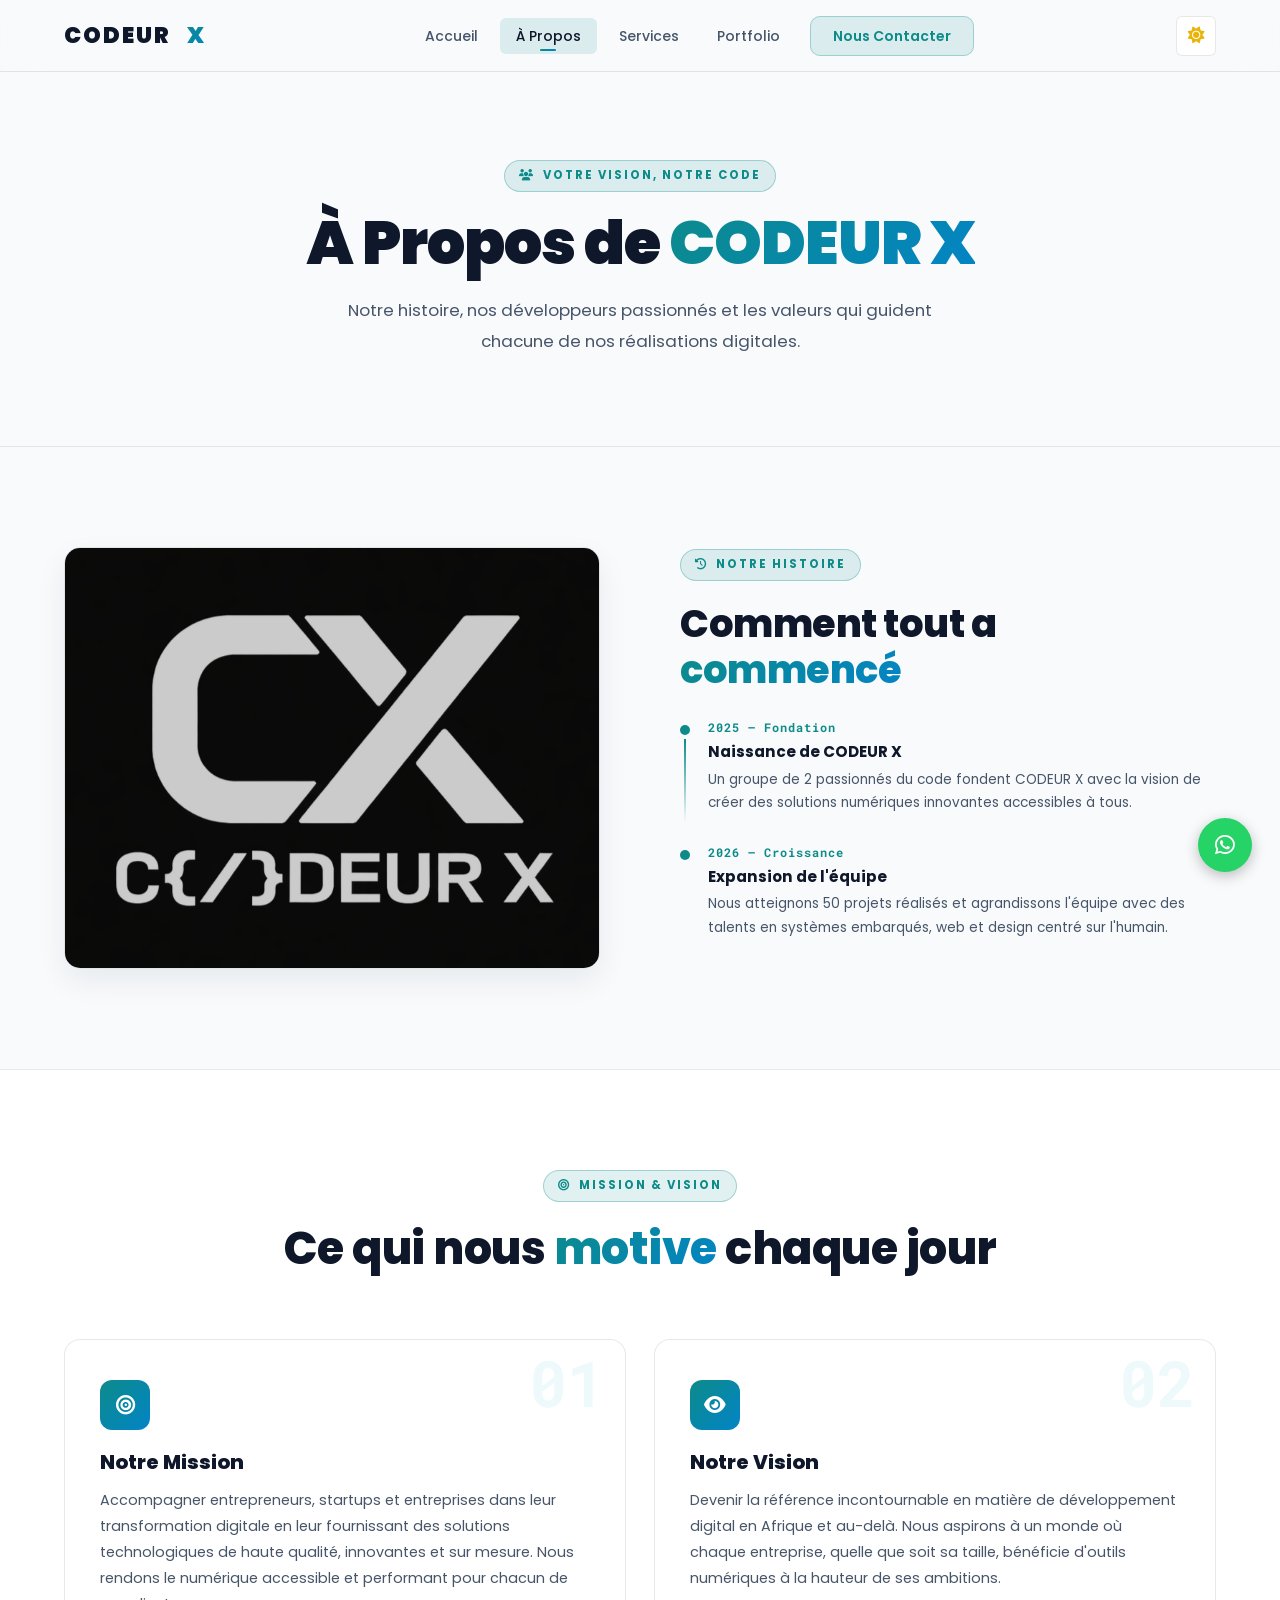
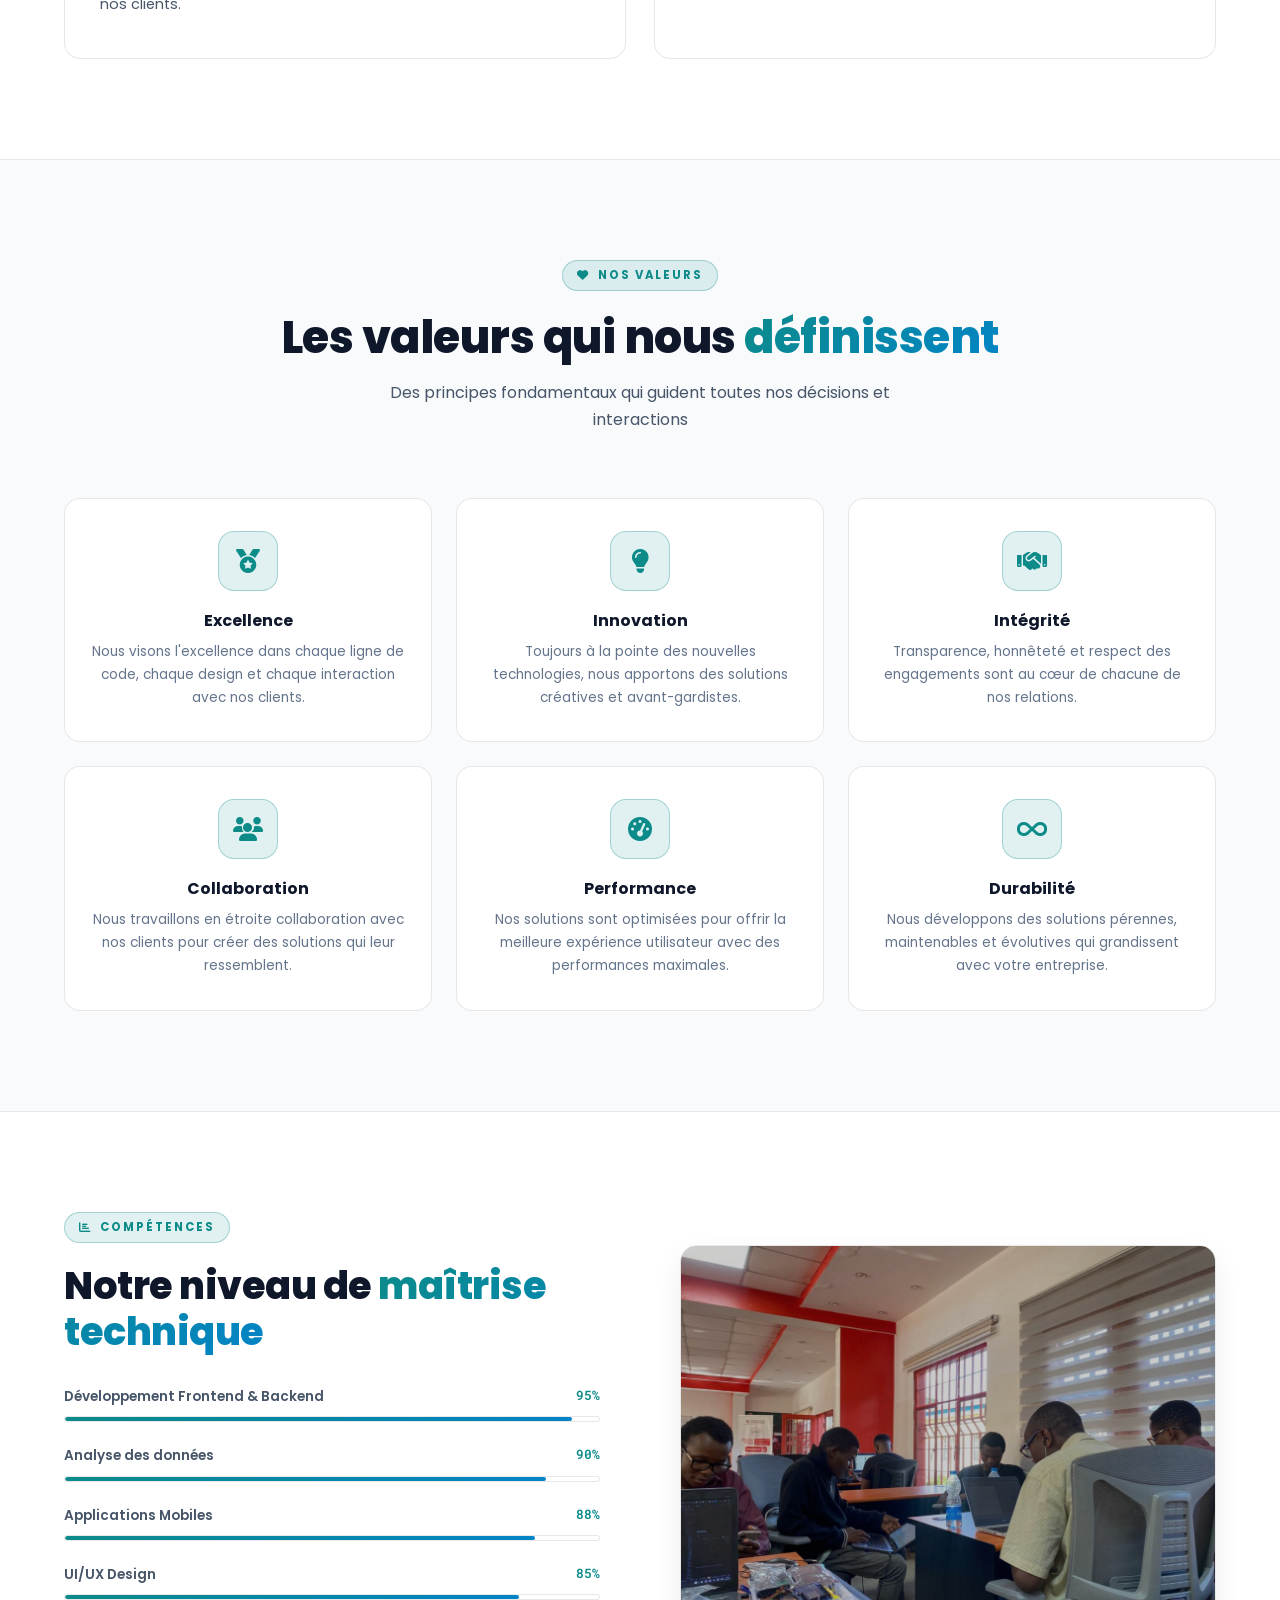
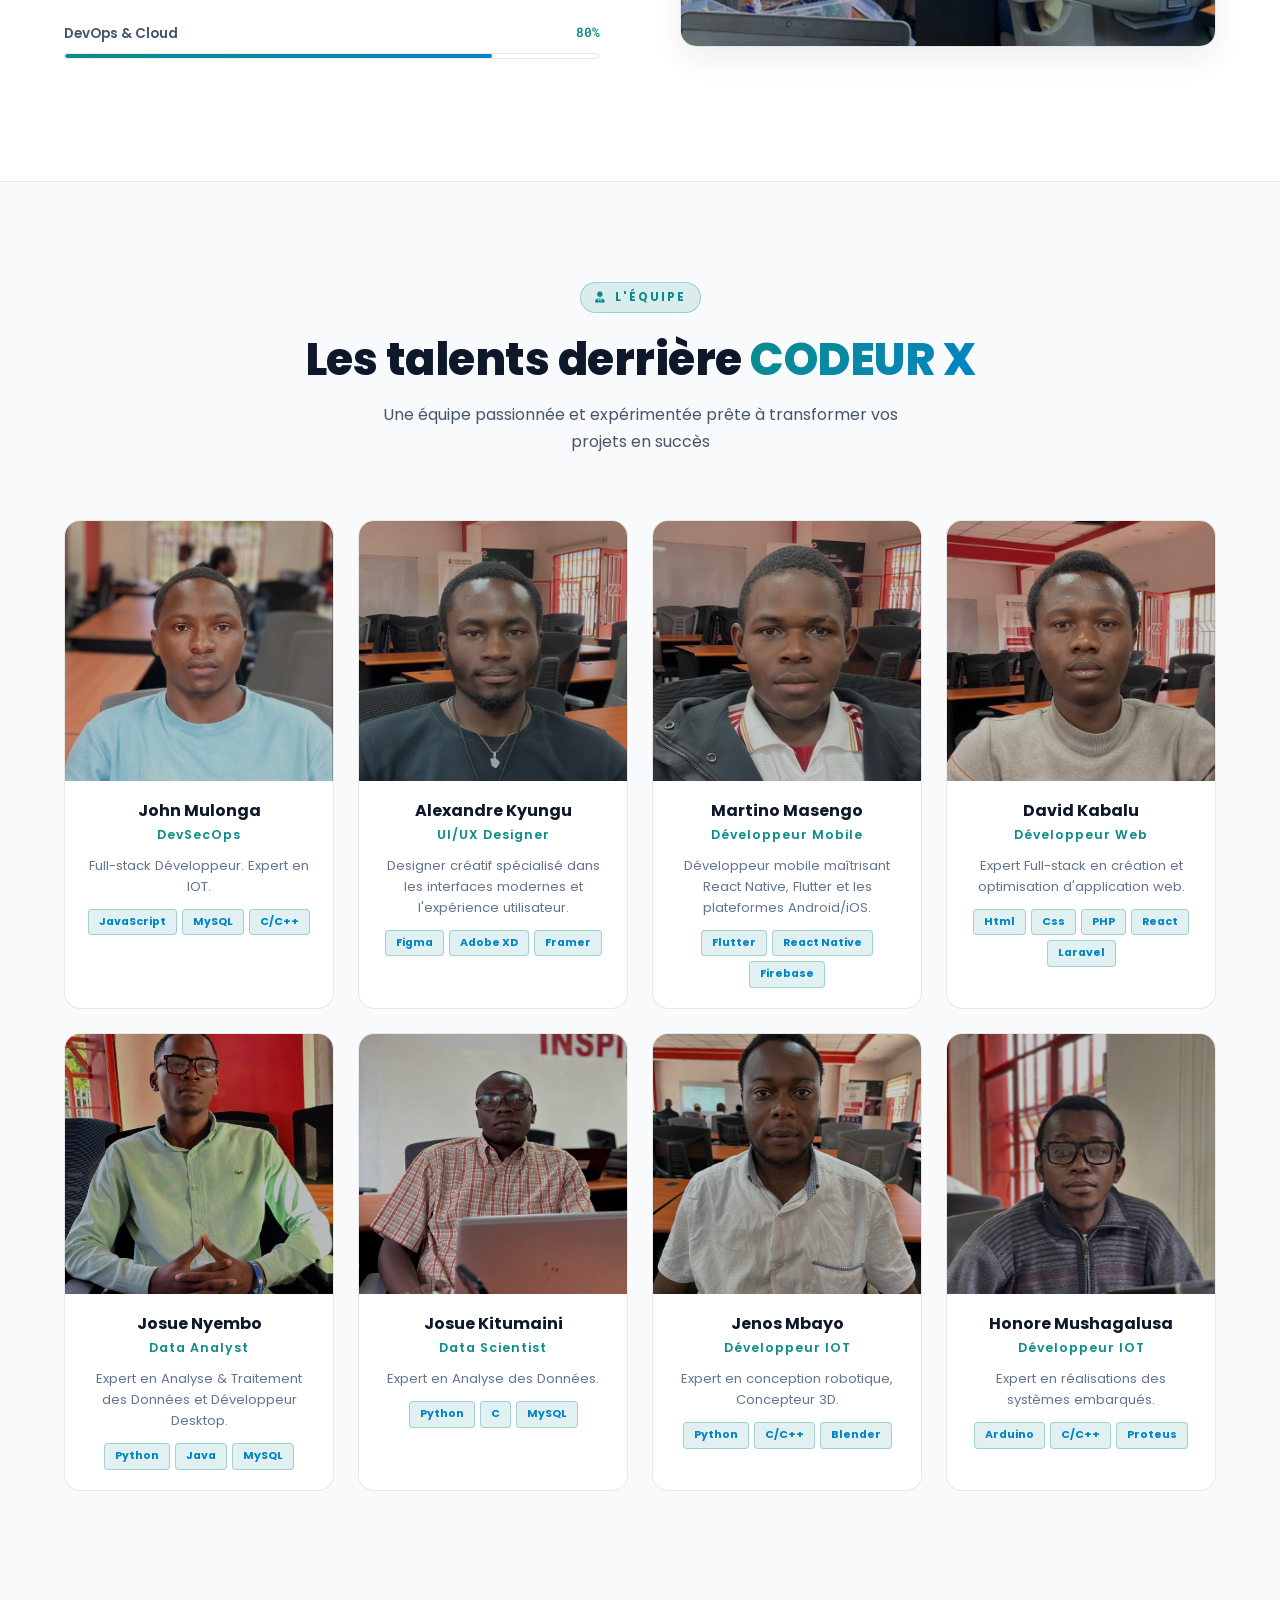
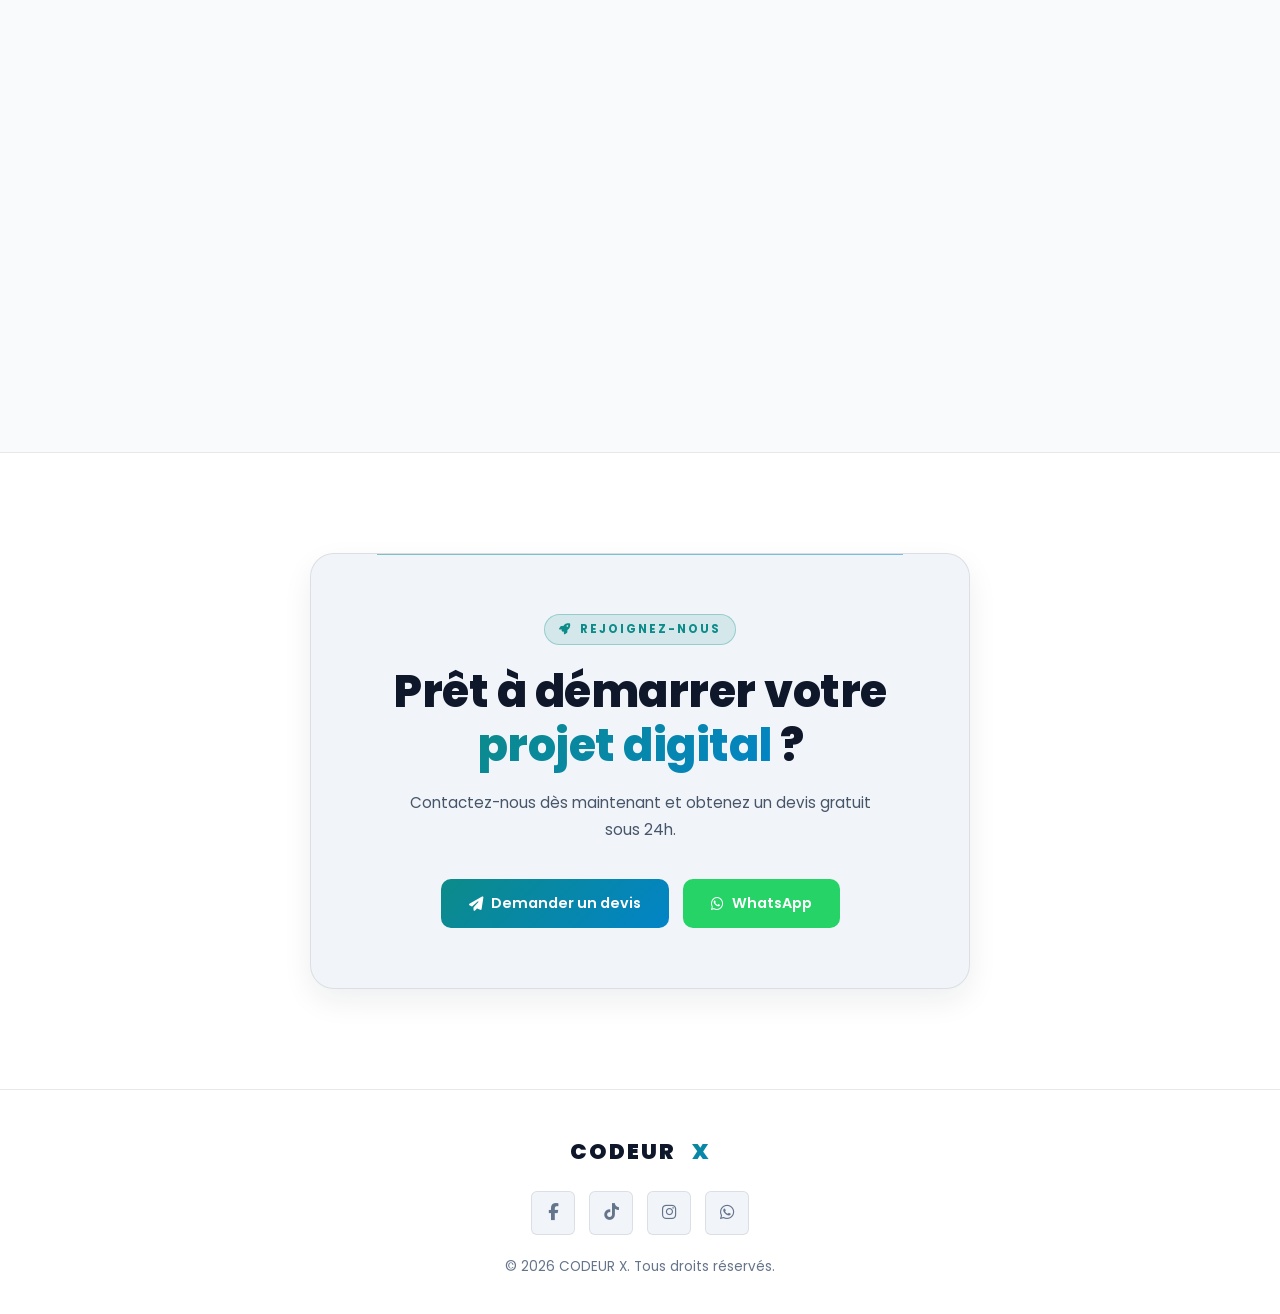
==== commit d6158df5: "Refonte responsive complète, ajout du service Multimédia et footer épuré" ====
--- a/about.html
+++ b/about.html
@@ -3,7 +3,7 @@
 
 <head>
   <meta charset="UTF-8" />
-  <meta name="viewport" content="width=device-width, initial-scale=1.0, maximum-scale=1.0, user-scalable=no" />
+  <meta name="viewport" content="width=device-width, initial-scale=1.0" />
   <meta name="description" content="À propos de CODEUR X — notre histoire, notre équipe et nos valeurs." />
   <title>À Propos — CODEUR X | Votre vision, notre code</title>
   <link href="img/cx-4.png" rel="icon" />
@@ -423,10 +423,21 @@
         <li><a href="services.html" class="nav-link">Services</a></li>
         <li><a href="portfolio.html" class="nav-link">Portfolio</a></li>
         <li><a href="contact.html" class="nav-cta">Nous Contacter</a></li>
+        <li class="nav-theme-item">
+          <button class="theme-toggle mobile-theme-btn" aria-label="Changer de thème" title="Basculer Mode Clair / Sombre">
+            <span class="theme-btn-content">
+              <span class="theme-label"><i class="fas fa-circle-half-stroke"></i> Thème</span>
+              <span class="theme-icons-box">
+                <i class="fas fa-moon theme-icon-dark"></i>
+                <i class="fas fa-sun theme-icon-light"></i>
+              </span>
+            </span>
+          </button>
+        </li>
       </ul>
 
       <div class="nav-actions">
-        <button id="themeToggle" class="theme-toggle" aria-label="Changer de thème"
+        <button id="themeToggle" class="theme-toggle desktop-theme-btn" aria-label="Changer de thème"
           title="Basculer Mode Clair / Sombre">
           <i class="fas fa-moon theme-icon-dark"></i>
           <i class="fas fa-sun theme-icon-light"></i>
@@ -829,61 +840,22 @@
   </section>
 
   <!-- FOOTER -->
-  <footer>
-    <div class="container">
-      <div class="footer-grid">
-        <div class="footer-brand">
-          <a href="index.html" class="nav-logo" style="margin-bottom:18px;">CODEUR&nbsp;<span
-              class="logo-x">X</span></a>
-          <p>Votre partenaire tech de confiance. Solutions digitales performantes pour propulser votre activité.</p>
-          <div class="footer-socials">
-            <a href="https://www.facebook.com/profile.php?id=61570772911684" target="_blank" rel="noopener"
-              class="social-btn" aria-label="Facebook"><i class="fab fa-facebook-f"></i></a>
-            <a href="https://www.tiktok.com/@codeur.x1?_r=1&_t=ZS-95mpoXJuXHV" target="_blank" rel="noopener"
-              class="social-btn" aria-label="TikTok"><i class="fab fa-tiktok"></i></a>
-            <a href="https://www.instagram.com/codeurxofficiel?igsh=aXc1eXVkdDEwazN4" target="_blank" rel="noopener"
-              class="social-btn" aria-label="Instagram"><i class="fab fa-instagram"></i></a>
-            <a href="https://wa.me/243970037759" target="_blank" rel="noopener" class="social-btn"
-              aria-label="WhatsApp"><i class="fab fa-whatsapp"></i></a>
-          </div>
-        </div>
-        <div class="footer-col">
-          <h4>Services</h4>
-          <ul>
-            <li><a href="services.html"><i class="fas fa-chevron-right"></i> Sites Web</a></li>
-            <li><a href="services.html"><i class="fas fa-chevron-right"></i> Applications Mobiles</a></li>
-            <li><a href="services.html"><i class="fas fa-chevron-right"></i> UI/UX Design</a></li>
-            <li><a href="services.html"><i class="fas fa-chevron-right"></i> Systèmes Embarqués</a></li>
-            <li><a href="services.html"><i class="fas fa-chevron-right"></i> Hébergement Web</a></li>
-          </ul>
-        </div>
-        <div class="footer-col">
-          <h4>Navigation</h4>
-          <ul>
-            <li><a href="index.html"><i class="fas fa-chevron-right"></i> Accueil</a></li>
-            <li><a href="about.html"><i class="fas fa-chevron-right"></i> À Propos</a></li>
-            <li><a href="services.html"><i class="fas fa-chevron-right"></i> Services</a></li>
-            <li><a href="portfolio.html"><i class="fas fa-chevron-right"></i> Portfolio</a></li>
-            <li><a href="contact.html"><i class="fas fa-chevron-right"></i> Contact</a></li>
-          </ul>
-        </div>
-        <div class="footer-col">
-          <h4>Contact</h4>
-          <div class="footer-contact-item">
-            <div class="icon"><i class="fab fa-whatsapp"></i></div><span>+243 970 037 759</span>
-          </div>
-          <div class="footer-contact-item">
-            <div class="icon"><i class="fas fa-envelope"></i></div><span>codeurx66@gmail.com</span>
-          </div>
-          <div class="footer-contact-item">
-            <div class="icon"><i class="fas fa-map-marker-alt"></i></div><span>Kinshasa, RD Congo</span>
-          </div>
-        </div>
-      </div>
-      <div class="footer-bottom">
-        <p>© <span id="footerYear">2026</span> <span>CODEUR X</span>. Tous droits réservés.</p>
-        <p>Conçu avec <span style="color:var(--teal)">♥</span> par l'équipe CODEUR X</p>
-      </div>
+  <footer class="footer-simple">
+    <div class="container footer-simple-inner">
+      <a href="index.html" class="nav-logo" aria-label="CODEUR X Accueil">
+        CODEUR&nbsp;<span class="logo-x">X</span>
+      </a>
+      <div class="footer-socials">
+        <a href="https://www.facebook.com/profile.php?id=61570772911684" target="_blank" rel="noopener"
+          class="social-btn" aria-label="Facebook"><i class="fab fa-facebook-f"></i></a>
+        <a href="https://www.tiktok.com/@codeur.x1?_r=1&_t=ZS-95mpoXJuXHV" target="_blank" rel="noopener"
+          class="social-btn" aria-label="TikTok"><i class="fab fa-tiktok"></i></a>
+        <a href="https://www.instagram.com/codeurxofficiel?igsh=aXc1eXVkdDEwazN4" target="_blank" rel="noopener"
+          class="social-btn" aria-label="Instagram"><i class="fab fa-instagram"></i></a>
+        <a href="https://wa.me/243970037759" target="_blank" rel="noopener" class="social-btn"
+          aria-label="WhatsApp"><i class="fab fa-whatsapp"></i></a>
+      </div>
+      <p class="footer-copy">© <span id="footerYear">2026</span> <span>CODEUR X</span>. Tous droits réservés.</p>
     </div>
   </footer>
 
--- a/css/style.css
+++ b/css/style.css
@@ -115,6 +115,16 @@
   box-sizing: border-box;
 }
 
+html, body {
+  overflow-x: clip;
+}
+
+@supports not (overflow-x: clip) {
+  html, body {
+    overflow-x: hidden;
+  }
+}
+
 html {
   scroll-behavior: smooth;
   font-size: 16px;
@@ -125,7 +135,6 @@
   background-color: var(--bg-base);
   color: var(--text-primary);
   line-height: 1.7;
-  overflow-x: hidden;
   -webkit-font-smoothing: antialiased;
   cursor: default;
 }
@@ -446,39 +455,61 @@
   color: #eab308;
 }
 
+/* Nav theme item (hidden on desktop, active in hamburger on mobile) */
+.nav-theme-item {
+  display: none;
+}
+
 /* Hamburger */
 .hamburger {
   display: none;
   flex-direction: column;
-  gap: 5px;
+  justify-content: center;
+  align-items: center;
+  gap: 5.5px;
   cursor: pointer;
+  width: 42px;
+  height: 42px;
   padding: 8px;
   border-radius: var(--radius-sm);
-  background: transparent;
-  border: none;
+  background: rgba(255, 255, 255, 0.08);
+  border: 1px solid rgba(255, 255, 255, 0.2);
+  transition: var(--transition);
   z-index: 1100;
 }
-  gap: 5px;
-  cursor: pointer;
-  padding: 8px;
-  border-radius: var(--radius-sm);
-  background: transparent;
-  border: none;
-  z-index: 1100;
+
+.hamburger:hover {
+  background: rgba(255, 255, 255, 0.14);
+  border-color: rgba(255, 255, 255, 0.35);
 }
 
 .hamburger span {
   display: block;
-  width: 24px;
-  height: 1.5px;
-  background: var(--text-primary);
+  width: 22px;
+  height: 2.5px;
+  background: #ffffff !important;
   border-radius: 2px;
-  transition: var(--transition);
-}
-
-.hamburger.active span:nth-child(1) { transform: translateY(6.5px) rotate(45deg); }
+  transition: all 0.3s cubic-bezier(0.4, 0, 0.2, 1);
+}
+
+/* Light Mode : Hamburger en noir pur et net pour une visibilité totale */
+[data-theme="light"] .hamburger {
+  background: rgba(0, 0, 0, 0.05);
+  border: 1px solid rgba(0, 0, 0, 0.18);
+}
+
+[data-theme="light"] .hamburger:hover {
+  background: rgba(0, 0, 0, 0.09);
+  border-color: rgba(0, 0, 0, 0.28);
+}
+
+[data-theme="light"] .hamburger span {
+  background: #000000 !important;
+}
+
+.hamburger.active span:nth-child(1) { transform: translateY(8px) rotate(45deg); }
 .hamburger.active span:nth-child(2) { opacity: 0; transform: scaleX(0); }
-.hamburger.active span:nth-child(3) { transform: translateY(-6.5px) rotate(-45deg); }
+.hamburger.active span:nth-child(3) { transform: translateY(-8px) rotate(-45deg); }
 
 .nav-overlay {
   display: none;
@@ -621,12 +652,24 @@
    HERO
    =================================== */
 .hero {
+  position: relative;
+  width: 100%;
   min-height: 100vh;
-  display: flex;
-  align-items: center;
-  position: relative;
+  min-height: 100svh;
+  display: flex;
+  align-items: center;
+  justify-content: center;
   overflow: hidden;
   background: var(--bg-base);
+}
+
+.hero::before {
+  content: "";
+  position: absolute;
+  inset: 0;
+  background: linear-gradient(180deg, rgba(8, 8, 8, 0.6) 0%, rgba(8, 8, 8, 0.4) 50%, rgba(8, 8, 8, 0.75) 100%);
+  z-index: 1;
+  pointer-events: none;
 }
 
 #hero-canvas {
@@ -1093,6 +1136,13 @@
 .tech-marquee-wrap::after {
   right: 0;
   background: linear-gradient(to left, var(--bg-surface), transparent);
+}
+
+@media (max-width: 600px) {
+  .tech-marquee-wrap::before,
+  .tech-marquee-wrap::after {
+    width: 48px;
+  }
 }
 
 .tech-marquee {
@@ -1486,10 +1536,59 @@
 /* ===================================
    FOOTER
    =================================== */
-footer {
+footer, .footer-simple {
   background: var(--bg-surface);
   border-top: 1px solid var(--border);
-  padding: 72px 0 32px;
+  padding: 44px 0 36px;
+  text-align: center;
+}
+
+.footer-simple-inner {
+  display: flex;
+  flex-direction: column;
+  align-items: center;
+  justify-content: center;
+  gap: 20px;
+}
+
+.footer-simple-inner .nav-logo {
+  font-size: 1.35rem;
+  margin: 0;
+  display: inline-flex;
+}
+
+.footer-simple-inner .footer-socials {
+  display: flex;
+  align-items: center;
+  justify-content: center;
+  gap: 14px;
+}
+
+.footer-simple-inner .social-btn {
+  width: 44px;
+  height: 44px;
+  border-radius: var(--radius-sm);
+  border: 1px solid var(--border);
+  display: flex;
+  align-items: center;
+  justify-content: center;
+  color: var(--text-muted);
+  font-size: 1.05rem;
+  transition: var(--transition);
+  background: var(--bg-elevated);
+}
+
+.footer-simple-inner .social-btn:hover {
+  background: var(--teal);
+  border-color: var(--teal);
+  color: var(--white);
+  transform: translateY(-2px);
+}
+
+.footer-simple-inner .footer-copy {
+  font-size: 0.85rem;
+  color: var(--text-muted);
+  margin: 0;
 }
 
 .footer-grid {
@@ -1983,10 +2082,19 @@
     align-items: flex-start;
     padding: 24px;
     gap: 8px;
-    transition: right 0.3s ease;
+    visibility: hidden;
+    transition: right 0.3s ease, visibility 0.3s ease;
+    overflow-y: auto;
   }
 
-  .nav-menu.open { right: 0; }
+  .nav-menu.open {
+    right: 0;
+    visibility: visible;
+  }
+
+  .nav-menu li {
+    width: 100%;
+  }
 
   .nav-link, .nav-cta {
     width: 100%;
@@ -1994,14 +2102,81 @@
     margin: 0;
   }
 
+  /* Sur mobile : masquer le bouton thème de la barre supérieure */
+  .desktop-theme-btn {
+    display: none !important;
+  }
+
+  /* Sur mobile : afficher le sélecteur de thème directement sous le bouton Nous Contacter */
+  .nav-theme-item {
+    display: block;
+    width: 100%;
+    margin-top: 10px;
+    padding-top: 14px;
+    border-top: 1px solid var(--border);
+  }
+
+  .mobile-theme-btn {
+    width: 100%;
+    padding: 10px 14px;
+    border-radius: var(--radius);
+    background: var(--bg-surface);
+    border: 1px solid var(--border);
+    display: flex;
+    align-items: center;
+    justify-content: space-between;
+    color: var(--text-primary);
+    font-size: 0.88rem;
+    font-weight: 600;
+    cursor: pointer;
+    transition: var(--transition);
+  }
+
+  .mobile-theme-btn:hover {
+    border-color: var(--border-hover);
+    background: var(--teal-dim);
+  }
+
+  .mobile-theme-btn .theme-btn-content {
+    display: flex;
+    align-items: center;
+    justify-content: space-between;
+    width: 100%;
+  }
+
+  .mobile-theme-btn .theme-label {
+    display: flex;
+    align-items: center;
+    gap: 8px;
+    color: var(--text-primary);
+    font-size: 0.85rem;
+  }
+
+  .mobile-theme-btn .theme-icons-box {
+    width: 32px;
+    height: 32px;
+    border-radius: var(--radius-sm);
+    background: var(--bg-elevated);
+    border: 1px solid var(--border);
+    display: flex;
+    align-items: center;
+    justify-content: center;
+    position: relative;
+    font-size: 0.95rem;
+  }
+
   .hamburger { display: flex; }
   .nav-overlay.active { display: block; }
 }
 
+@media (max-width: 768px) {
+  .grid-4 { grid-template-columns: repeat(2, 1fr); gap: 20px; }
+}
+
 @media (max-width: 640px) {
   section { padding: 70px 0; }
 
-  .grid-3, .grid-2 { grid-template-columns: 1fr; }
+  .grid-4, .grid-3, .grid-2 { grid-template-columns: 1fr; }
 
   .stats-grid { grid-template-columns: 1fr; gap: 0; }
 
@@ -2533,3 +2708,124 @@
   margin-bottom: 24px;
 }
 
+/* ===================================================
+   HERO CENTRÉ (Accueil) — Mise en page Responsive Propre
+   =================================================== */
+
+.hero-inner {
+  position: relative;
+  width: 100%;
+  min-height: calc(100svh - var(--nav-height));
+  min-height: calc(100vh - var(--nav-height));
+  display: flex;
+  flex-direction: column;
+  justify-content: center;
+  align-items: center;
+  text-align: center;
+  padding: calc(var(--nav-height) + 24px) 20px 48px;
+  box-sizing: border-box;
+  z-index: 2;
+}
+
+.hero-title-center {
+  position: static;
+  margin: 0 0 28px 0;
+  width: 100%;
+  max-width: 960px;
+  font-size: clamp(2rem, 5.2vw, 3.6rem);
+  font-weight: 800;
+  line-height: 1.25;
+  letter-spacing: -0.5px;
+  color: var(--white);
+  text-align: center;
+  text-shadow: 0 2px 12px rgba(0, 0, 0, 0.45);
+  overflow-wrap: break-word;
+  word-break: normal;
+}
+
+.hero-actions-bottom {
+  position: static;
+  display: flex;
+  flex-direction: row;
+  justify-content: center;
+  align-items: center;
+  flex-wrap: wrap;
+  gap: 16px;
+  width: 100%;
+  max-width: 600px;
+  margin: 0 auto;
+  transform: none;
+  left: auto;
+}
+
+.hero-actions-bottom .btn {
+  padding: 13px 26px;
+  font-size: 0.95rem;
+  border-radius: var(--radius);
+  white-space: nowrap;
+}
+
+/* Tablette et Mobile (≤ 767px) */
+@media (max-width: 767px) {
+  .hero-inner {
+    padding: calc(var(--nav-height) + 16px) 16px 36px;
+    gap: 0;
+  }
+
+  .hero-title-center {
+    font-size: clamp(1.4rem, 6vw, 2.1rem);
+    line-height: 1.25;
+    letter-spacing: normal;
+    margin-bottom: 24px;
+    max-width: 100%;
+  }
+
+  .hero-actions-bottom {
+    display: flex;
+    flex-direction: column;
+    align-items: center;
+    width: 100%;
+    max-width: 280px;
+    margin: 0 auto;
+    transform: none;
+    left: auto;
+    position: static;
+    gap: 12px;
+  }
+
+  .hero-actions-bottom .btn {
+    width: 100%;
+    justify-content: center;
+    padding: 12px 16px;
+    font-size: 0.88rem;
+    white-space: normal;
+    text-align: center;
+  }
+
+  .ftag:nth-child(1) { right: 0; }
+  .ftag:nth-child(2) { left: 0; }
+  .ftag:nth-child(3) { right: 0; }
+}
+
+/* Petits smartphones (≤ 360px) */
+@media (max-width: 360px) {
+  .hero-title-center {
+    font-size: 1.25rem;
+    line-height: 1.25;
+    margin-bottom: 20px;
+  }
+
+  .hero-actions-bottom {
+    max-width: 260px;
+    gap: 10px;
+  }
+
+  .hero-actions-bottom .btn {
+    padding: 10px 14px;
+    font-size: 0.82rem;
+  }
+
+  .subject-options {
+    grid-template-columns: 1fr;
+  }
+}
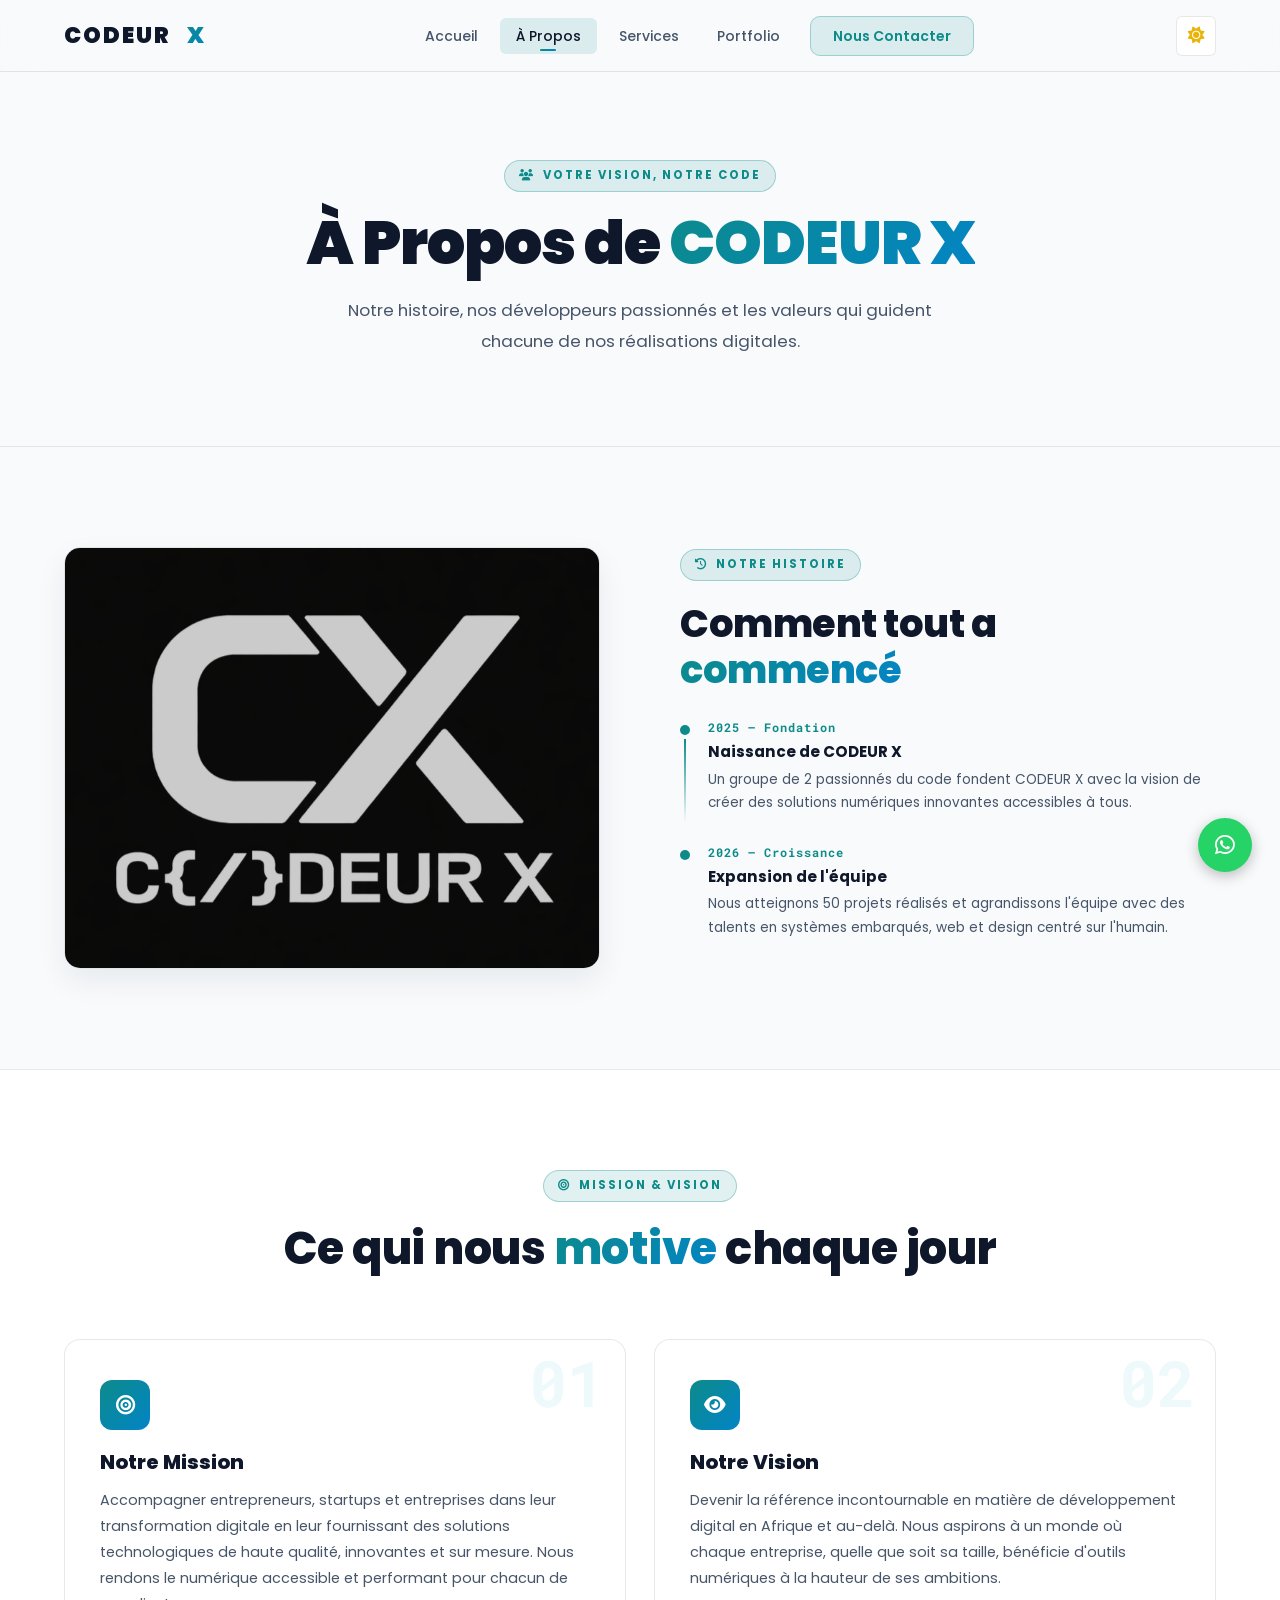
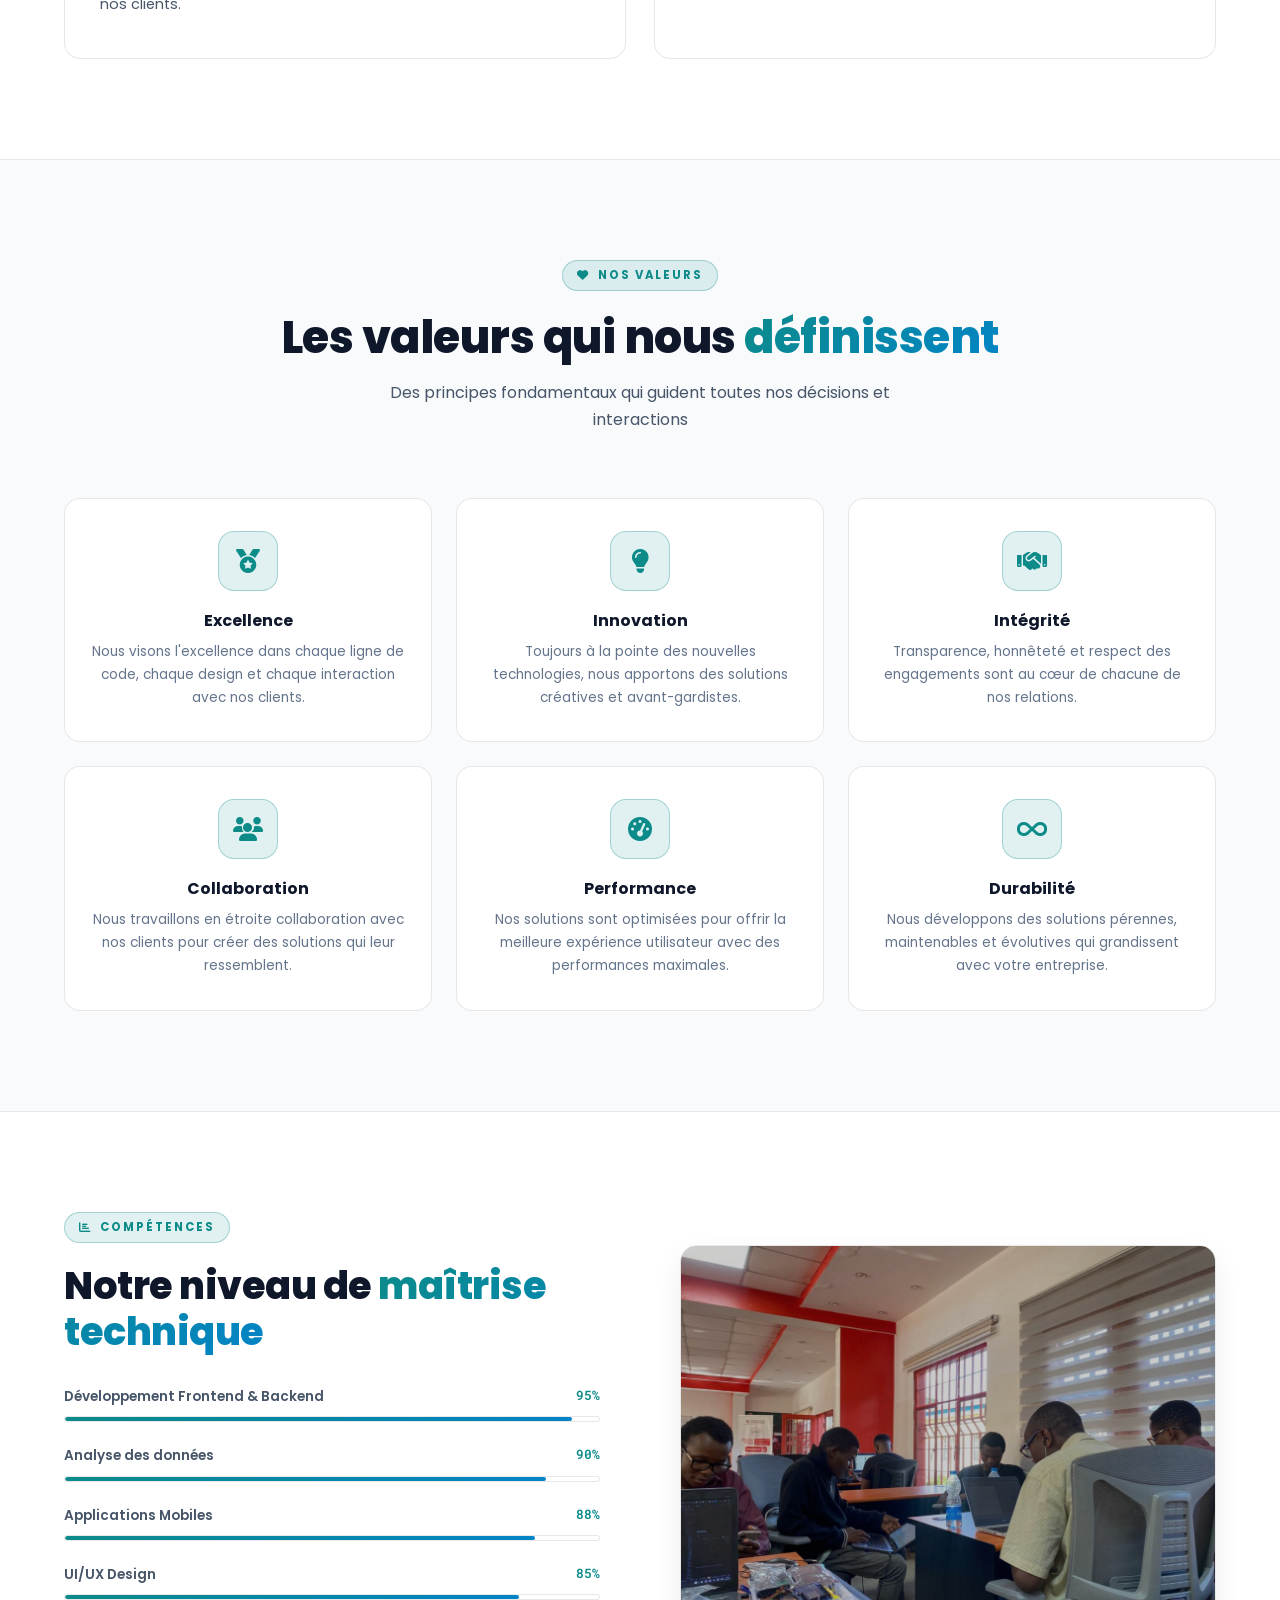
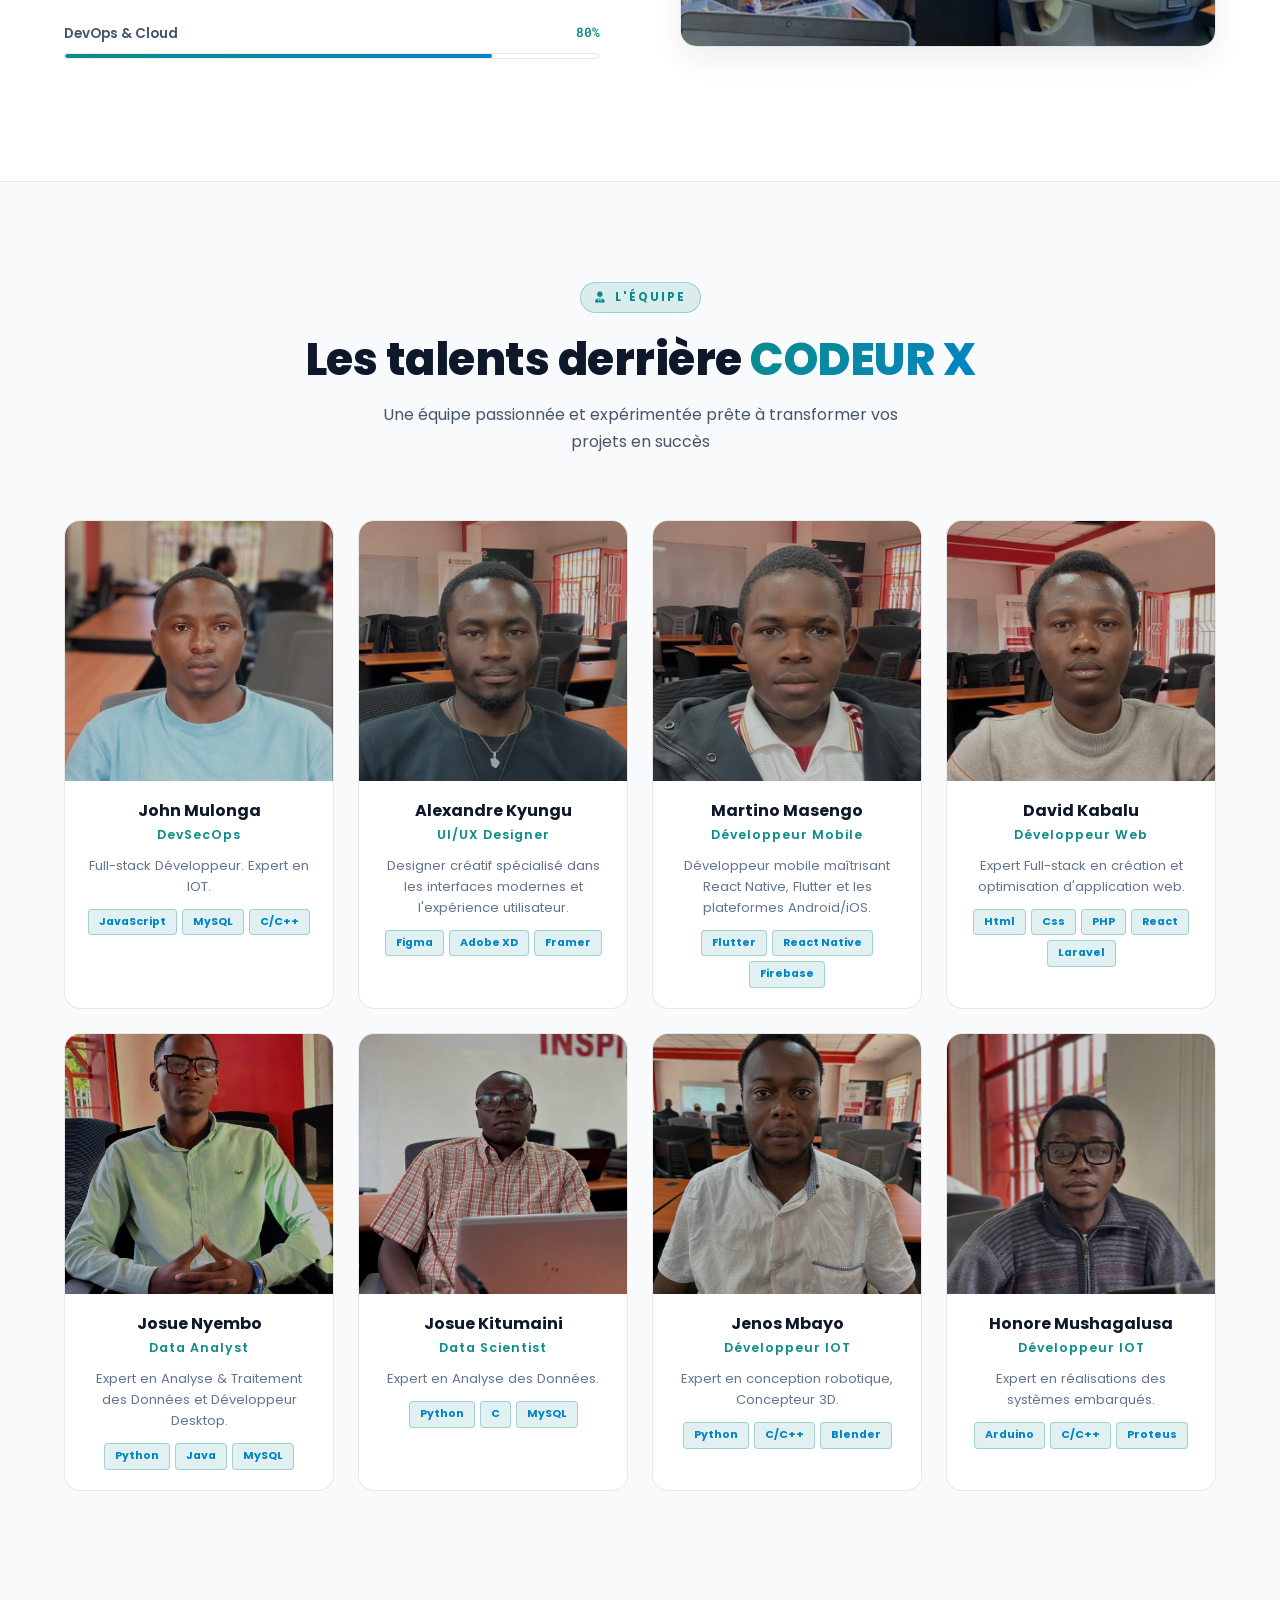
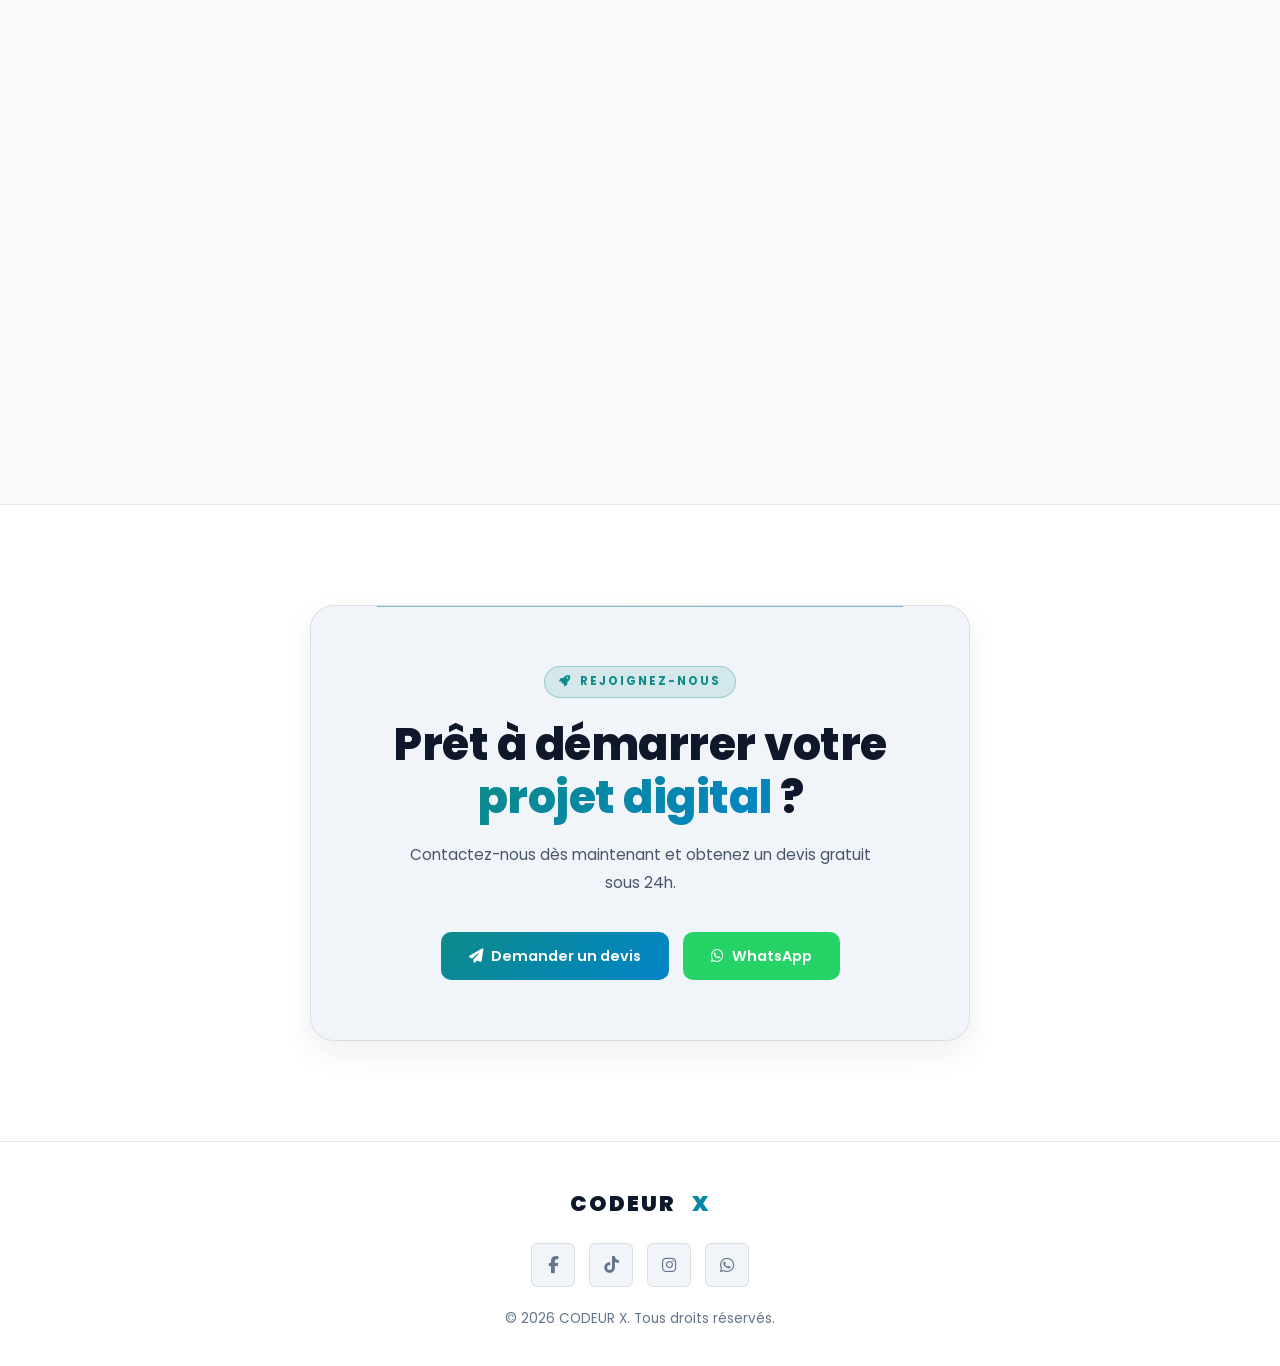
==== commit 1e4c57bc: "Mise à jour du profil de Junior Katende en Data Scientist avec ses technologies" ====
--- a/about.html
+++ b/about.html
@@ -811,10 +811,9 @@
           </div>
           <div class="team-body">
             <h3>Junior Katende</h3>
-            <div class="team-role">Développeur Web</div>
-            <p>Développeur web passionné par les nouvelles technologies.</p>
-            <div class="team-skills"><span class="team-skill">Html</span><span class="team-skill">Css</span><span
-                class="team-skill">JavaScript</span></div>
+            <div class="team-role">Data Scientist</div>
+            <p>Spécialiste en science des données, modélisation et Machine Learning.</p>
+            <div class="team-skills"><span class="team-skill">Python</span><span class="team-skill">Machine Learning</span><span class="team-skill">SQL</span><span class="team-skill">Power BI</span></div>
           </div>
         </div>
 
--- a/css/style.css
+++ b/css/style.css
@@ -670,6 +670,22 @@
   background: linear-gradient(180deg, rgba(8, 8, 8, 0.6) 0%, rgba(8, 8, 8, 0.4) 50%, rgba(8, 8, 8, 0.75) 100%);
   z-index: 1;
   pointer-events: none;
+}
+
+.hero-video {
+  position: absolute;
+  inset: 0;
+  width: 100%;
+  height: 100%;
+  object-fit: cover;
+  z-index: 0;
+  opacity: 0;
+  transition: opacity 0.8s ease-in-out;
+  pointer-events: none;
+}
+
+.hero-video.active {
+  opacity: 1;
 }
 
 #hero-canvas {
